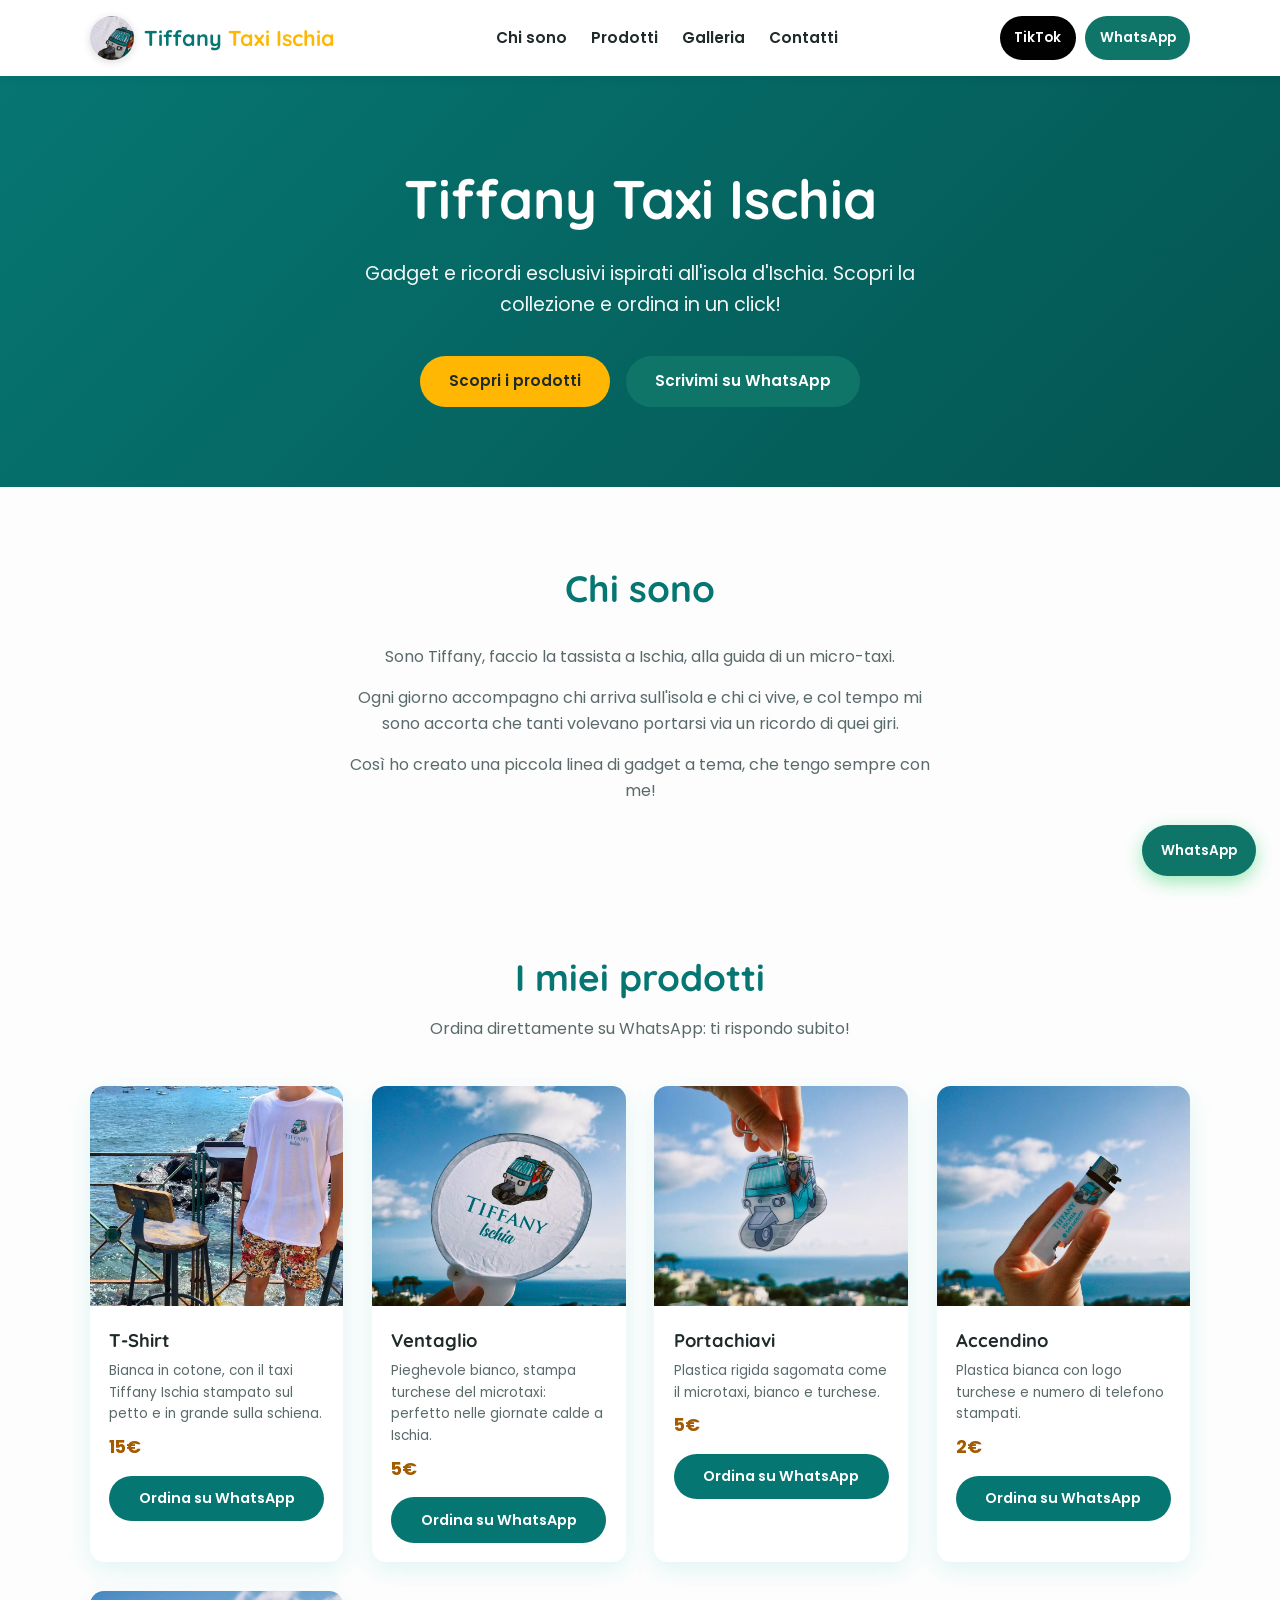
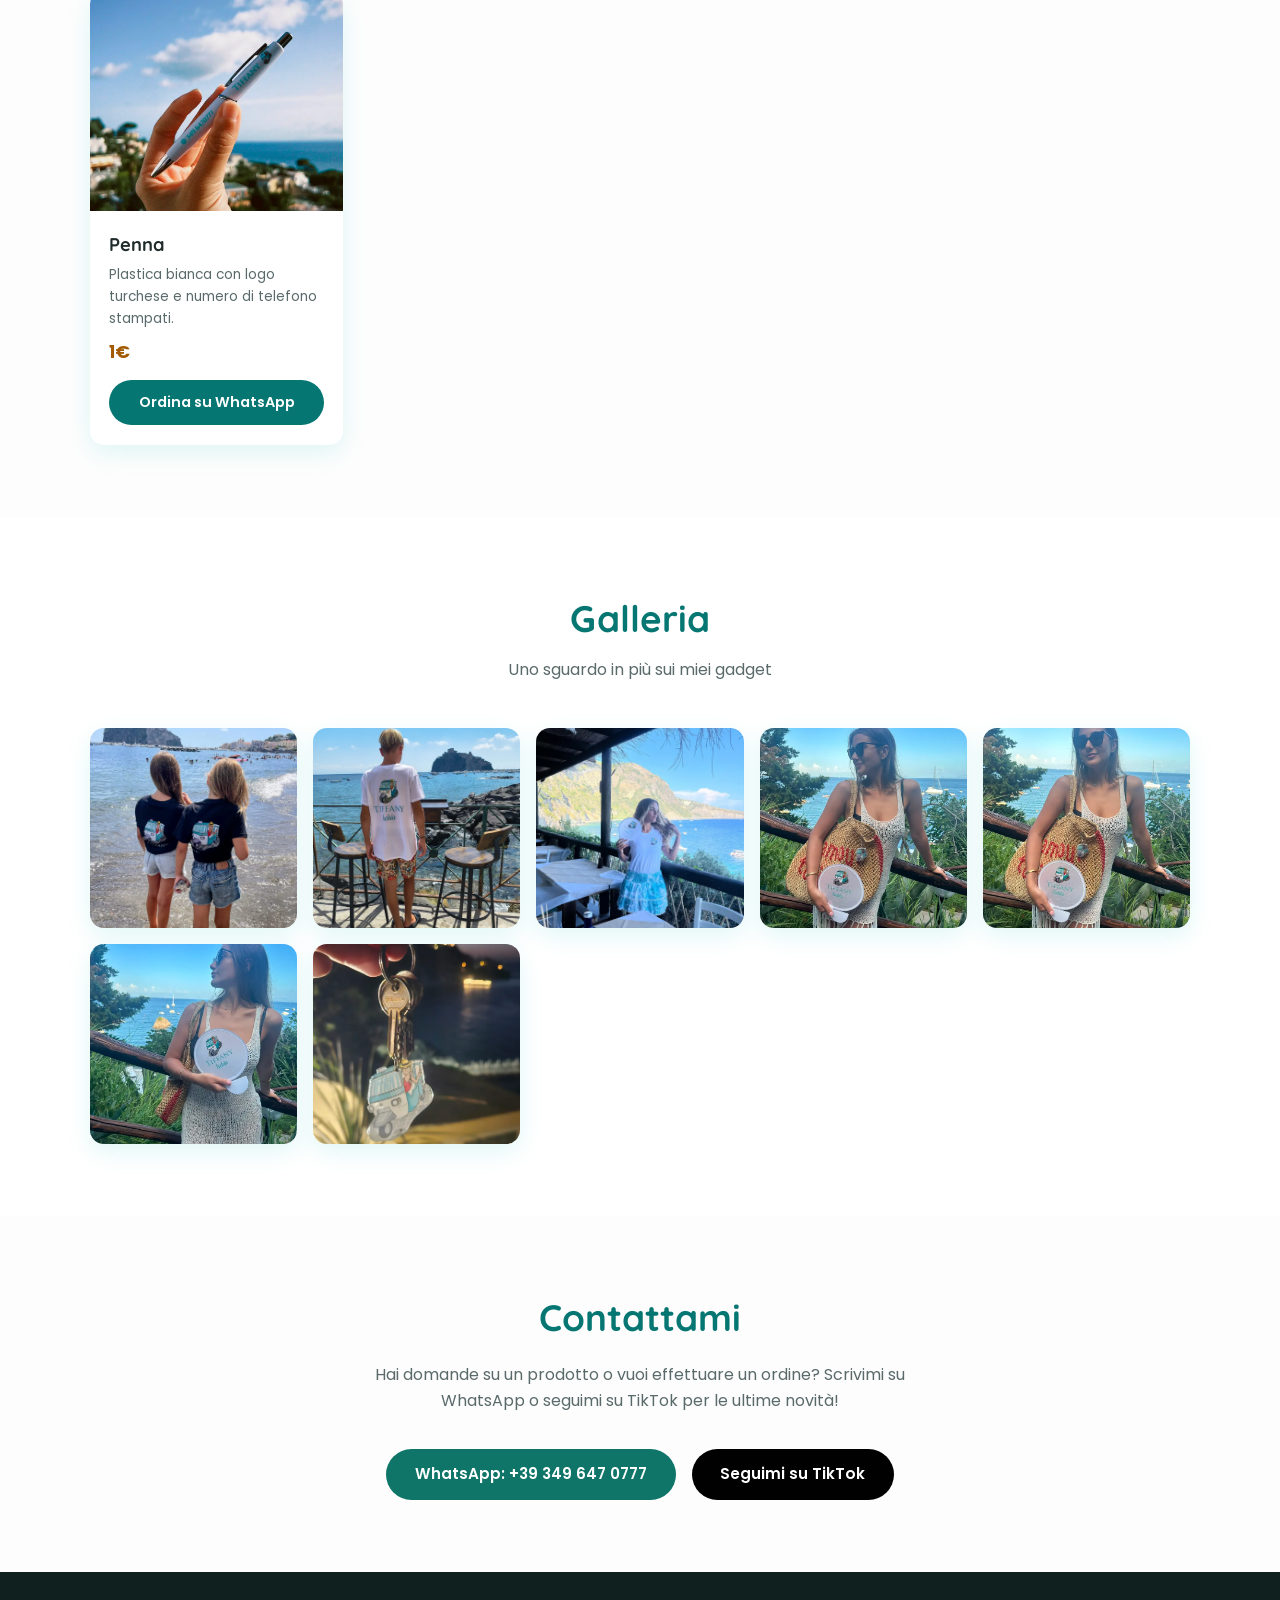
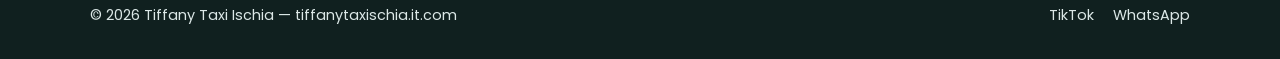
==== index.html @ 2d224e80 "Site overhaul: singular tone, WebP images, SEO, a11y fixes - Rewrite all copy to first-person singul" ====
<!DOCTYPE html>
<html lang="it">
<head>
<meta charset="UTF-8">
<meta name="viewport" content="width=device-width, initial-scale=1.0">
<title>Tiffany Taxi Ischia | Gadget e prodotti esclusivi da Ischia</title>
<meta name="description" content="Tiffany Taxi Ischia: scopri e ordina i miei gadget esclusivi ispirati a Ischia. T-shirt, ventagli, portachiavi e altro. Ordina subito su WhatsApp!">
<link rel="canonical" href="https://tiffanytaxischia.it.com/">
<link rel="icon" type="image/png" sizes="32x32" href="assets/img/favicon.png">
<link rel="apple-touch-icon" sizes="180x180" href="assets/img/apple-touch-icon.png">
<meta property="og:title" content="Tiffany Taxi Ischia">
<meta property="og:description" content="Gadget e prodotti esclusivi ispirati a Ischia. Ordina su WhatsApp, seguimi su TikTok!">
<meta property="og:url" content="https://tiffanytaxischia.it.com/">
<meta property="og:type" content="website">
<meta property="og:image" content="https://tiffanytaxischia.it.com/assets/img/og-image.jpg">
<meta property="og:image:width" content="1200">
<meta property="og:image:height" content="630">
<meta property="og:image:alt" content="Ventaglio con logo Tiffany Taxi Ischia">
<meta name="twitter:card" content="summary_large_image">
<meta name="twitter:image" content="https://tiffanytaxischia.it.com/assets/img/og-image.jpg">
<link rel="preconnect" href="https://fonts.googleapis.com">
<link rel="preconnect" href="https://fonts.gstatic.com" crossorigin>
<link href="https://fonts.googleapis.com/css2?family=Poppins:wght@400;600;700&family=Quicksand:wght@500;700&display=swap" rel="stylesheet">
<link rel="stylesheet" href="style.css">
<script type="application/ld+json">
{
  "@context": "https://schema.org",
  "@type": "Store",
  "name": "Tiffany Taxi Ischia",
  "image": "https://tiffanytaxischia.it.com/assets/img/og-image.jpg",
  "url": "https://tiffanytaxischia.it.com/",
  "telephone": "+393496470777",
  "address": {
    "@type": "PostalAddress",
    "addressLocality": "Ischia",
    "addressRegion": "NA",
    "addressCountry": "IT"
  },
  "sameAs": [
    "https://www.tiktok.com/@tiffanytaxischia"
  ]
}
</script>
</head>
<body>

<header class="site-header">
  <div class="container header-inner">
    <a href="#top" class="logo">
      <img src="assets/img/logo.png" alt="Tiffany Taxi Ischia" class="logo-img" width="305" height="275" decoding="async">
      <span class="logo-text">Tiffany <span>Taxi Ischia</span></span>
    </a>
    <nav class="main-nav">
      <a href="#chi-sono">Chi sono</a>
      <a href="#prodotti">Prodotti</a>
      <a href="#galleria">Galleria</a>
      <a href="#contatti">Contatti</a>
    </nav>
    <div class="header-actions">
      <a class="icon-link tiktok" href="https://www.tiktok.com/@tiffanytaxischia?_r=1&_t=ZN-99CZFN3Dx8I" target="_blank" rel="noopener noreferrer" aria-label="Seguimi su TikTok">TikTok</a>
      <a class="icon-link whatsapp" href="https://wa.me/393496470777?text=Ciao!%20Vorrei%20avere%20info%20sui%20tuoi%20prodotti." target="_blank" rel="noopener noreferrer" aria-label="Scrivimi su WhatsApp">WhatsApp</a>
    </div>
  </div>
</header>

<main id="top">

  <section class="hero">
    <div class="container hero-inner">
      <h1>Tiffany Taxi Ischia</h1>
      <p class="hero-subtitle">Gadget e ricordi esclusivi ispirati all'isola d'Ischia. Scopri la collezione e ordina in un click!</p>
      <div class="hero-actions">
        <a href="#prodotti" class="btn btn-primary">Scopri i prodotti</a>
        <a href="https://wa.me/393496470777?text=Ciao!%20Vorrei%20avere%20info%20sui%20tuoi%20prodotti." target="_blank" rel="noopener noreferrer" class="btn btn-whatsapp">Scrivimi su WhatsApp</a>
      </div>
    </div>
  </section>

  <section id="chi-sono" class="about">
    <div class="container about-inner">
      <h2>Chi sono</h2>
      <p>Sono Tiffany, faccio la tassista a Ischia, alla guida di un micro-taxi.</p>
      <p>Ogni giorno accompagno chi arriva sull'isola e chi ci vive, e col tempo mi sono accorta che tanti volevano portarsi via un ricordo di quei giri.</p>
      <p>Così ho creato una piccola linea di gadget a tema, che tengo sempre con me!</p>
    </div>
  </section>

  <section id="prodotti" class="products">
    <div class="container">
      <h2>I miei prodotti</h2>
      <p class="section-subtitle">Ordina direttamente su WhatsApp: ti rispondo subito!</p>

      <div class="product-grid">

        <article class="product-card">
          <picture>
            <source srcset="assets/img/maglia1.webp" type="image/webp">
            <img src="assets/img/maglia1.jpeg" alt="T-Shirt Tiffany Taxi Ischia" width="951" height="1600" loading="lazy" decoding="async">
          </picture>
          <div class="product-info">
            <h3>T-Shirt</h3>
            <p class="product-desc">Bianca in cotone, con il taxi Tiffany Ischia stampato sul petto e in grande sulla schiena.</p>
            <p class="price">15€</p>
            <a class="btn btn-order" href="https://wa.me/393496470777?text=Ciao!%20Vorrei%20ordinare%3A%20T-Shirt%20(15%E2%82%AC)" target="_blank" rel="noopener noreferrer">Ordina su WhatsApp</a>
          </div>
        </article>

        <article class="product-card">
          <picture>
            <source srcset="assets/img/ventaglio.webp" type="image/webp">
            <img src="assets/img/ventaglio.jpeg" alt="Ventaglio Tiffany Taxi Ischia" width="1200" height="1600" loading="lazy" decoding="async">
          </picture>
          <div class="product-info">
            <h3>Ventaglio</h3>
            <p class="product-desc">Pieghevole bianco, stampa turchese del microtaxi: perfetto nelle giornate calde a Ischia.</p>
            <p class="price">5€</p>
            <a class="btn btn-order" href="https://wa.me/393496470777?text=Ciao!%20Vorrei%20ordinare%3A%20Ventaglio%20(5%E2%82%AC)" target="_blank" rel="noopener noreferrer">Ordina su WhatsApp</a>
          </div>
        </article>

        <article class="product-card">
          <picture>
            <source srcset="assets/img/portachiavi.webp" type="image/webp">
            <img src="assets/img/portachiavi.jpeg" alt="Portachiavi Tiffany Taxi Ischia" width="1200" height="1600" loading="lazy" decoding="async">
          </picture>
          <div class="product-info">
            <h3>Portachiavi</h3>
            <p class="product-desc">Plastica rigida sagomata come il microtaxi, bianco e turchese.</p>
            <p class="price">5€</p>
            <a class="btn btn-order" href="https://wa.me/393496470777?text=Ciao!%20Vorrei%20ordinare%3A%20Portachiavi%20(5%E2%82%AC)" target="_blank" rel="noopener noreferrer">Ordina su WhatsApp</a>
          </div>
        </article>

        <article class="product-card">
          <picture>
            <source srcset="assets/img/accendino.webp" type="image/webp">
            <img src="assets/img/accendino.jpeg" alt="Accendino Tiffany Taxi Ischia" width="1200" height="1600" loading="lazy" decoding="async">
          </picture>
          <div class="product-info">
            <h3>Accendino</h3>
            <p class="product-desc">Plastica bianca con logo turchese e numero di telefono stampati.</p>
            <p class="price">2€</p>
            <a class="btn btn-order" href="https://wa.me/393496470777?text=Ciao!%20Vorrei%20ordinare%3A%20Accendino%20(2%E2%82%AC)" target="_blank" rel="noopener noreferrer">Ordina su WhatsApp</a>
          </div>
        </article>

        <article class="product-card">
          <picture>
            <source srcset="assets/img/penna.webp" type="image/webp">
            <img src="assets/img/penna.jpeg" alt="Penna Tiffany Taxi Ischia" width="1192" height="1600" loading="lazy" decoding="async">
          </picture>
          <div class="product-info">
            <h3>Penna</h3>
            <p class="product-desc">Plastica bianca con logo turchese e numero di telefono stampati.</p>
            <p class="price">1€</p>
            <a class="btn btn-order" href="https://wa.me/393496470777?text=Ciao!%20Vorrei%20ordinare%3A%20Penna%20(1%E2%82%AC)" target="_blank" rel="noopener noreferrer">Ordina su WhatsApp</a>
          </div>
        </article>

      </div>
    </div>
  </section>

  <section id="galleria" class="gallery">
    <div class="container">
      <h2>Galleria</h2>
      <p class="section-subtitle">Uno sguardo in più sui miei gadget</p>
      <div class="gallery-grid">
        <a class="gallery-item" href="assets/img/maglia2.jpeg">
          <picture>
            <source srcset="assets/img/maglia2.webp" type="image/webp">
            <img src="assets/img/maglia2.jpeg" alt="T-Shirt Tiffany Taxi Ischia, foto 2" width="1184" height="1600" loading="lazy" decoding="async">
          </picture>
        </a>
        <a class="gallery-item" href="assets/img/maglia3.jpeg">
          <picture>
            <source srcset="assets/img/maglia3.webp" type="image/webp">
            <img src="assets/img/maglia3.jpeg" alt="T-Shirt Tiffany Taxi Ischia, foto 3" width="1200" height="1600" loading="lazy" decoding="async">
          </picture>
        </a>
        <a class="gallery-item" href="assets/img/maglia_e_ventaglio.jpeg">
          <picture>
            <source srcset="assets/img/maglia_e_ventaglio.webp" type="image/webp">
            <img src="assets/img/maglia_e_ventaglio.jpeg" alt="T-Shirt e ventaglio Tiffany Taxi Ischia" width="3024" height="4032" loading="lazy" decoding="async">
          </picture>
        </a>
        <a class="gallery-item" href="assets/img/ventaglio2.jpeg">
          <picture>
            <source srcset="assets/img/ventaglio2.webp" type="image/webp">
            <img src="assets/img/ventaglio2.jpeg" alt="Ventaglio Tiffany Taxi Ischia, foto 2" width="1600" height="1200" loading="lazy" decoding="async">
          </picture>
        </a>
        <a class="gallery-item" href="assets/img/ventaglio3.jpeg">
          <picture>
            <source srcset="assets/img/ventaglio3.webp" type="image/webp">
            <img src="assets/img/ventaglio3.jpeg" alt="Ventaglio Tiffany Taxi Ischia, foto 3" width="1600" height="1200" loading="lazy" decoding="async">
          </picture>
        </a>
        <a class="gallery-item" href="assets/img/ventaglio4.jpeg">
          <picture>
            <source srcset="assets/img/ventaglio4.webp" type="image/webp">
            <img src="assets/img/ventaglio4.jpeg" alt="Ventaglio Tiffany Taxi Ischia, foto 4" width="1600" height="1200" loading="lazy" decoding="async">
          </picture>
        </a>
        <a class="gallery-item" href="assets/img/portachiavi2.jpeg">
          <picture>
            <source srcset="assets/img/portachiavi2.webp" type="image/webp">
            <img src="assets/img/portachiavi2.jpeg" alt="Portachiavi Tiffany Taxi Ischia, foto 2" width="946" height="2048" loading="lazy" decoding="async">
          </picture>
        </a>
      </div>
    </div>

    <div id="lightbox" class="lightbox" hidden>
      <button type="button" class="lightbox-close" aria-label="Chiudi anteprima">&times;</button>
      <img class="lightbox-img" src="" alt="">
    </div>
  </section>

  <section id="contatti" class="contact">
    <div class="container contact-inner">
      <h2>Contattami</h2>
      <p>Hai domande su un prodotto o vuoi effettuare un ordine? Scrivimi su WhatsApp o seguimi su TikTok per le ultime novità!</p>
      <div class="contact-actions">
        <a href="https://wa.me/393496470777?text=Ciao!%20Vorrei%20avere%20info%20sui%20tuoi%20prodotti." target="_blank" rel="noopener noreferrer" class="btn btn-whatsapp">WhatsApp: +39 349 647 0777</a>
        <a href="https://www.tiktok.com/@tiffanytaxischia?_r=1&_t=ZN-99CZFN3Dx8I" target="_blank" rel="noopener noreferrer" class="btn btn-tiktok">Seguimi su TikTok</a>
      </div>
    </div>
  </section>

</main>

<footer class="site-footer">
  <div class="container footer-inner">
    <p>&copy; 2026 Tiffany Taxi Ischia — tiffanytaxischia.it.com</p>
    <div class="footer-links">
      <a href="https://www.tiktok.com/@tiffanytaxischia?_r=1&_t=ZN-99CZFN3Dx8I" target="_blank" rel="noopener noreferrer">TikTok</a>
      <a href="https://wa.me/393496470777" target="_blank" rel="noopener noreferrer">WhatsApp</a>
    </div>
  </div>
</footer>

<a href="https://wa.me/393496470777?text=Ciao!%20Vorrei%20avere%20info%20sui%20tuoi%20prodotti." target="_blank" rel="noopener noreferrer" class="whatsapp-float" aria-label="Scrivimi su WhatsApp">WhatsApp</a>

<script>
  (function () {
    var lightbox = document.getElementById('lightbox');
    var lightboxImg = lightbox.querySelector('.lightbox-img');
    var closeBtn = lightbox.querySelector('.lightbox-close');
    var lastFocused = null;

    function openLightbox(trigger) {
      var img = trigger.querySelector('img');
      lightboxImg.src = img.currentSrc || img.src;
      lightboxImg.alt = img.alt;
      lastFocused = trigger;
      lightbox.hidden = false;
      closeBtn.focus();
    }

    function closeLightbox() {
      lightbox.hidden = true;
      lightboxImg.src = '';
      if (lastFocused) lastFocused.focus();
    }

    document.querySelectorAll('.gallery-item').forEach(function (item) {
      item.addEventListener('click', function (e) {
        e.preventDefault();
        openLightbox(item);
      });
    });

    closeBtn.addEventListener('click', closeLightbox);

    lightbox.addEventListener('click', function (e) {
      if (e.target === lightbox) closeLightbox();
    });

    document.addEventListener('keydown', function (e) {
      if (e.key === 'Escape' && !lightbox.hidden) closeLightbox();
    });
  })();
</script>

</body>
</html>
---- style.css ----
:root {
  --color-primary: #0abab5;
  --color-primary-dark: #067672;
  --color-primary-darker: #045551;
  --color-accent: #ffb703;
  --color-accent-dark: #a35a00;
  --color-bg: #fdfdfd;
  --color-surface: #ffffff;
  --color-text: #1f2a2a;
  --color-text-light: #5a6a6a;
  --color-whatsapp: #0f7568;
  --color-tiktok: #010101;
  --font-heading: 'Quicksand', sans-serif;
  --font-body: 'Poppins', sans-serif;
  --radius: 14px;
  --shadow: 0 8px 24px rgba(10, 186, 181, 0.12);
}

* {
  box-sizing: border-box;
  margin: 0;
  padding: 0;
}

html {
  scroll-behavior: smooth;
}

body {
  font-family: var(--font-body);
  color: var(--color-text);
  background: var(--color-bg);
  line-height: 1.6;
}

img,
picture {
  max-width: 100%;
  display: block;
}

h1, h2, h3 {
  font-family: var(--font-heading);
  font-weight: 700;
}

.container {
  width: 100%;
  max-width: 1140px;
  margin: 0 auto;
  padding: 0 1.25rem;
}

a {
  text-decoration: none;
  color: inherit;
}

/* Header */

.site-header {
  position: sticky;
  top: 0;
  z-index: 100;
  background: var(--color-surface);
  box-shadow: 0 2px 10px rgba(0, 0, 0, 0.06);
}

.header-inner {
  display: flex;
  align-items: center;
  justify-content: space-between;
  padding: 1rem 1.25rem;
  gap: 1rem;
}

.logo {
  display: flex;
  align-items: center;
  gap: 0.6rem;
  white-space: nowrap;
}

.logo-img {
  width: 44px;
  height: 44px;
  object-fit: cover;
  border-radius: 50%;
  box-shadow: 0 2px 8px rgba(0, 0, 0, 0.15);
}

.logo-text {
  font-family: var(--font-heading);
  font-size: 1.35rem;
  font-weight: 700;
  color: var(--color-primary-dark);
}

.logo-text span {
  color: var(--color-accent);
}

.main-nav {
  display: flex;
  gap: 1.5rem;
}

.main-nav a {
  font-weight: 600;
  font-size: 0.95rem;
  color: var(--color-text);
  transition: color 0.2s ease;
}

.main-nav a:hover {
  color: var(--color-primary);
}

.header-actions {
  display: flex;
  gap: 0.6rem;
}

.icon-link {
  display: inline-flex;
  align-items: center;
  justify-content: center;
  min-height: 44px;
  font-size: 0.85rem;
  font-weight: 600;
  padding: 0.5rem 0.9rem;
  border-radius: 999px;
  transition: transform 0.15s ease, opacity 0.15s ease;
}

.icon-link:hover {
  transform: translateY(-2px);
}

.icon-link.tiktok {
  background: var(--color-tiktok);
  color: #fff;
}

.icon-link.whatsapp {
  background: var(--color-whatsapp);
  color: #fff;
}

/* Hero */

.hero {
  background: linear-gradient(135deg, var(--color-primary-dark) 0%, var(--color-primary-darker) 100%);
  color: #fff;
  text-align: center;
  padding: 5rem 1.25rem;
}

.hero h1 {
  font-size: clamp(2.2rem, 5vw, 3.4rem);
  margin-bottom: 1rem;
}

.hero-subtitle {
  font-size: clamp(1rem, 2vw, 1.2rem);
  max-width: 640px;
  margin: 0 auto 2.2rem;
  opacity: 0.95;
}

.hero-actions {
  display: flex;
  flex-wrap: wrap;
  justify-content: center;
  gap: 1rem;
}

/* Buttons */

.btn {
  display: inline-block;
  padding: 0.85rem 1.8rem;
  border-radius: 999px;
  font-weight: 600;
  font-size: 0.95rem;
  transition: transform 0.15s ease, box-shadow 0.15s ease, opacity 0.15s ease;
}

.btn:hover {
  transform: translateY(-2px);
}

.btn-primary {
  background: var(--color-accent);
  color: #1f2a2a;
}

.btn-whatsapp {
  background: var(--color-whatsapp);
  color: #fff;
}

.btn-tiktok {
  background: var(--color-tiktok);
  color: #fff;
}

.btn-order {
  display: flex;
  align-items: center;
  justify-content: center;
  min-height: 44px;
  text-align: center;
  background: var(--color-primary-dark);
  color: #fff;
  padding: 0.7rem 1rem;
  border-radius: 999px;
  font-size: 0.9rem;
  margin-top: 0.9rem;
}

.btn-order:hover {
  background: var(--color-primary-darker);
}

/* Sections */

section {
  padding: 4.5rem 1.25rem;
}

section h2 {
  text-align: center;
  font-size: clamp(1.7rem, 3vw, 2.3rem);
  color: var(--color-primary-dark);
}

.section-subtitle {
  text-align: center;
  color: var(--color-text-light);
  margin-top: 0.6rem;
  margin-bottom: 2.8rem;
}

/* About */

.about-inner {
  text-align: center;
  max-width: 640px;
}

.about-inner p {
  color: var(--color-text-light);
  margin-top: 1rem;
}

.about-inner p:first-of-type {
  margin-top: 1.6rem;
}

/* Products */

.product-grid {
  display: grid;
  grid-template-columns: repeat(auto-fit, minmax(220px, 1fr));
  gap: 1.8rem;
}

.product-card {
  background: var(--color-surface);
  border-radius: var(--radius);
  overflow: hidden;
  box-shadow: var(--shadow);
  transition: transform 0.2s ease, box-shadow 0.2s ease;
}

.product-card:hover {
  transform: translateY(-6px);
  box-shadow: 0 14px 30px rgba(10, 186, 181, 0.2);
}

.product-card img {
  width: 100%;
  height: 220px;
  object-fit: cover;
}

.product-info {
  padding: 1.2rem;
}

.product-info h3 {
  font-size: 1.15rem;
  margin-bottom: 0.3rem;
}

.product-desc {
  font-size: 0.85rem;
  color: var(--color-text-light);
  margin-bottom: 0.5rem;
}

.price {
  font-weight: 700;
  color: var(--color-accent-dark);
  font-size: 1.1rem;
}

/* Gallery */

.gallery {
  background: var(--color-surface);
}

.gallery-grid {
  display: grid;
  grid-template-columns: repeat(auto-fit, minmax(180px, 1fr));
  gap: 1rem;
}

.gallery-item {
  display: block;
  cursor: pointer;
  border-radius: var(--radius);
}

.gallery-item:focus-visible {
  outline: 3px solid var(--color-primary);
  outline-offset: 2px;
}

.gallery-grid img {
  width: 100%;
  height: 200px;
  object-fit: cover;
  border-radius: var(--radius);
  box-shadow: var(--shadow);
  transition: transform 0.2s ease;
}

.gallery-item:hover img {
  transform: scale(1.03);
}

/* Lightbox */

.lightbox {
  position: fixed;
  inset: 0;
  z-index: 1000;
  display: flex;
  align-items: center;
  justify-content: center;
  padding: 2rem;
  background: rgba(10, 20, 20, 0.92);
}

.lightbox[hidden] {
  display: none;
}

.lightbox-img {
  max-width: 100%;
  max-height: 90vh;
  border-radius: var(--radius);
  box-shadow: 0 10px 40px rgba(0, 0, 0, 0.5);
}

.lightbox-close {
  position: absolute;
  top: 1rem;
  right: 1.25rem;
  width: 44px;
  height: 44px;
  border: none;
  border-radius: 50%;
  background: rgba(255, 255, 255, 0.15);
  color: #fff;
  font-size: 1.8rem;
  line-height: 1;
  cursor: pointer;
  display: flex;
  align-items: center;
  justify-content: center;
  transition: background 0.15s ease;
}

.lightbox-close:hover,
.lightbox-close:focus-visible {
  background: rgba(255, 255, 255, 0.3);
}

/* Contact */

.contact {
  text-align: center;
}

.contact p {
  max-width: 560px;
  margin: 1rem auto 2.2rem;
  color: var(--color-text-light);
}

.contact-actions {
  display: flex;
  flex-wrap: wrap;
  justify-content: center;
  gap: 1rem;
}

/* Footer */

.site-footer {
  background: #10201f;
  color: #dce8e7;
  padding: 2rem 1.25rem;
}

.footer-inner {
  display: flex;
  flex-wrap: wrap;
  justify-content: space-between;
  align-items: center;
  gap: 1rem;
  font-size: 0.9rem;
}

.footer-links {
  display: flex;
  gap: 1.2rem;
}

.footer-links a:hover {
  color: var(--color-accent);
}

/* Floating WhatsApp button */

.whatsapp-float {
  position: fixed;
  bottom: 1.5rem;
  right: 1.5rem;
  background: var(--color-whatsapp);
  color: #fff;
  font-weight: 600;
  font-size: 0.85rem;
  padding: 0.9rem 1.2rem;
  border-radius: 999px;
  box-shadow: 0 6px 18px rgba(37, 211, 102, 0.45);
  z-index: 200;
  transition: transform 0.15s ease;
}

.whatsapp-float:hover {
  transform: scale(1.06);
}

/* Responsive */

@media (max-width: 720px) {
  .header-inner {
    flex-wrap: wrap;
  }

  .main-nav {
    order: 3;
    width: 100%;
    justify-content: center;
    padding-top: 0.6rem;
    border-top: 1px solid #eee;
  }

  .gallery-grid {
    display: flex;
    overflow-x: auto;
    scroll-snap-type: x mandatory;
    -webkit-overflow-scrolling: touch;
    padding-bottom: 0.5rem;
  }

  .gallery-item {
    flex: 0 0 70%;
    scroll-snap-align: center;
  }
}
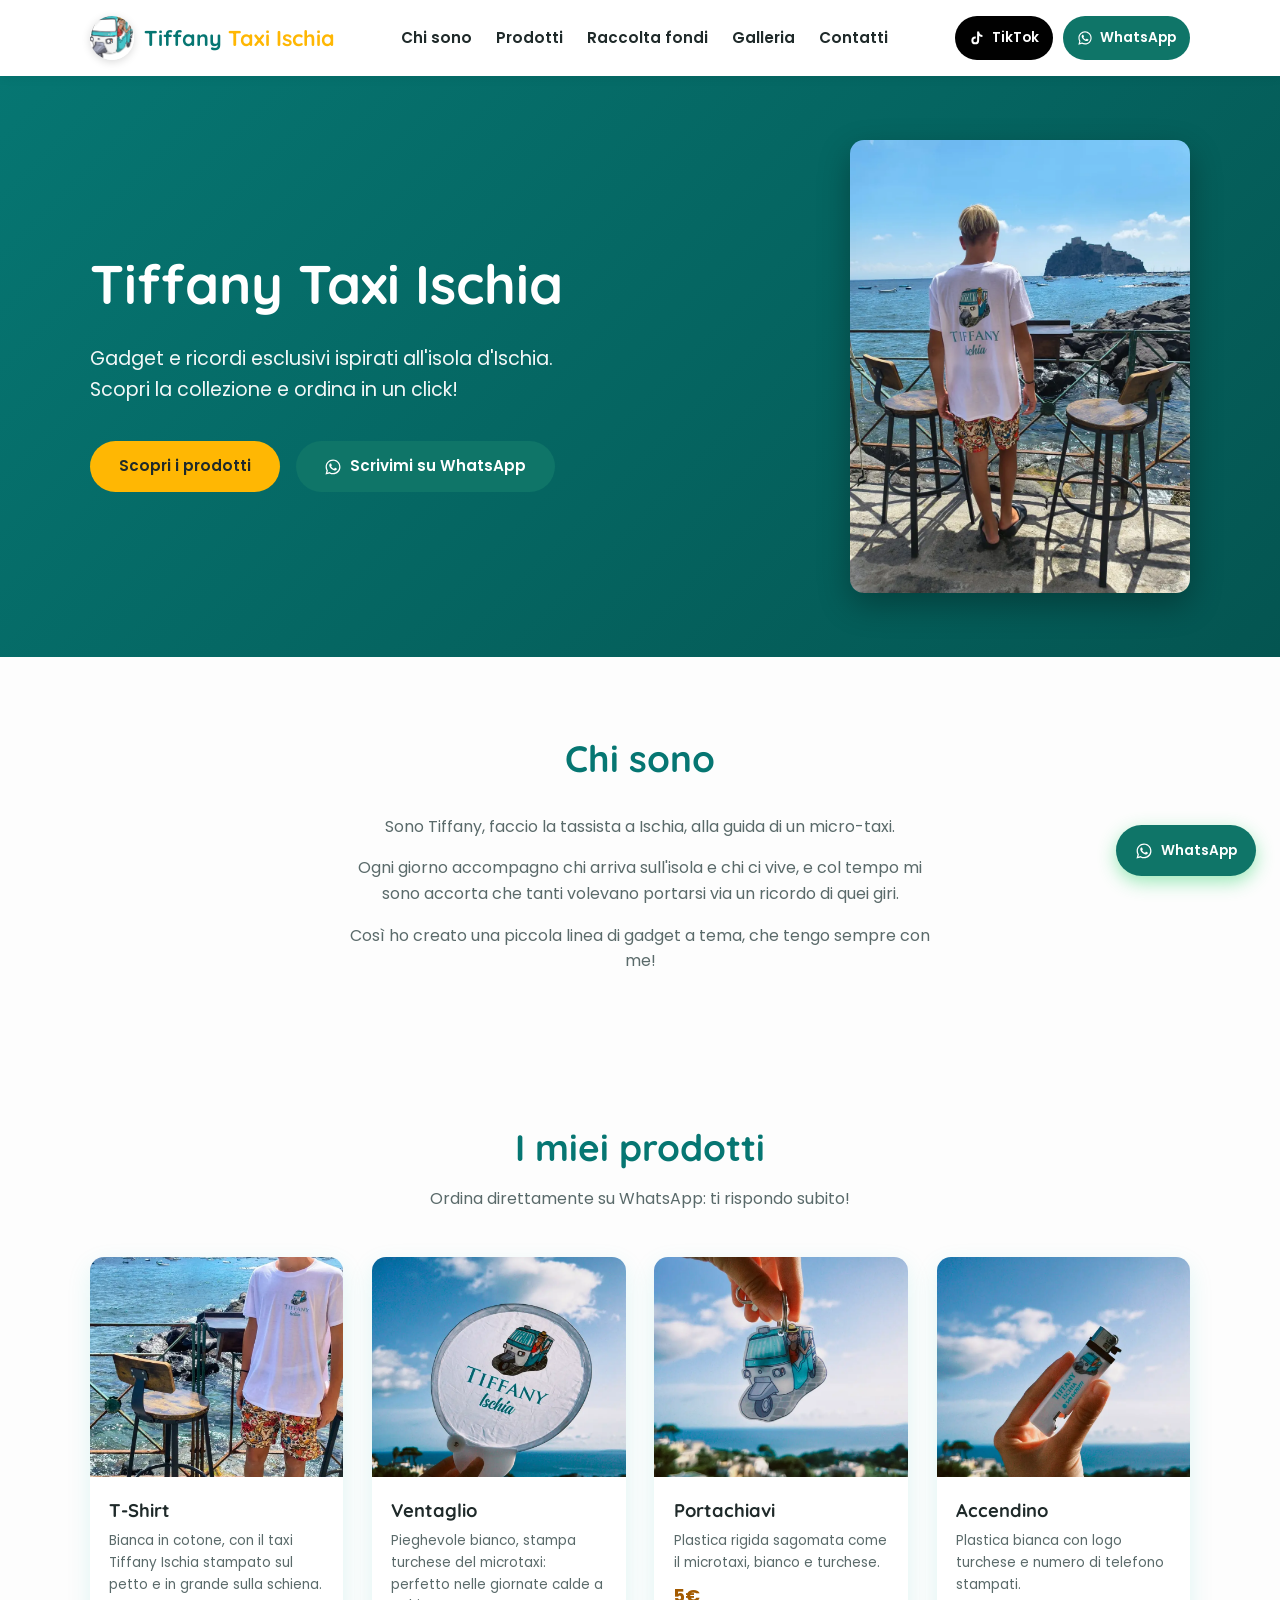
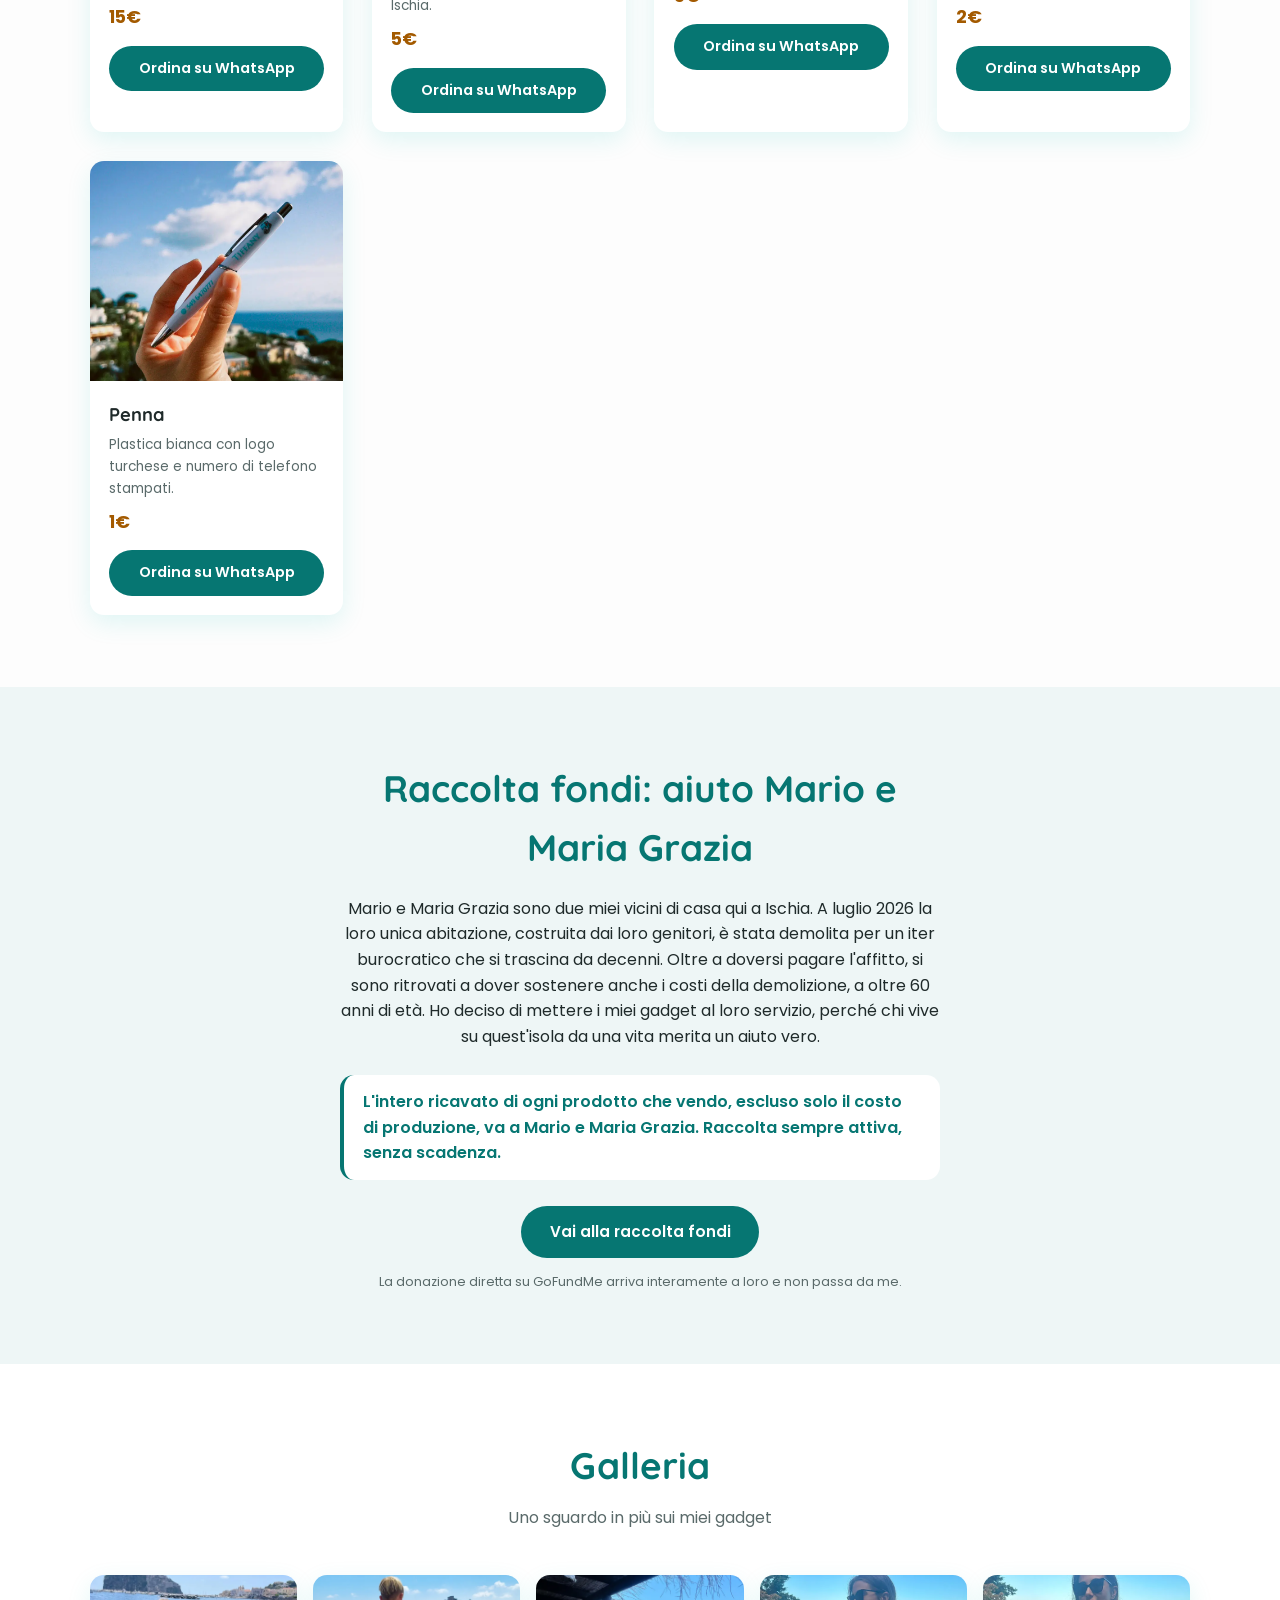
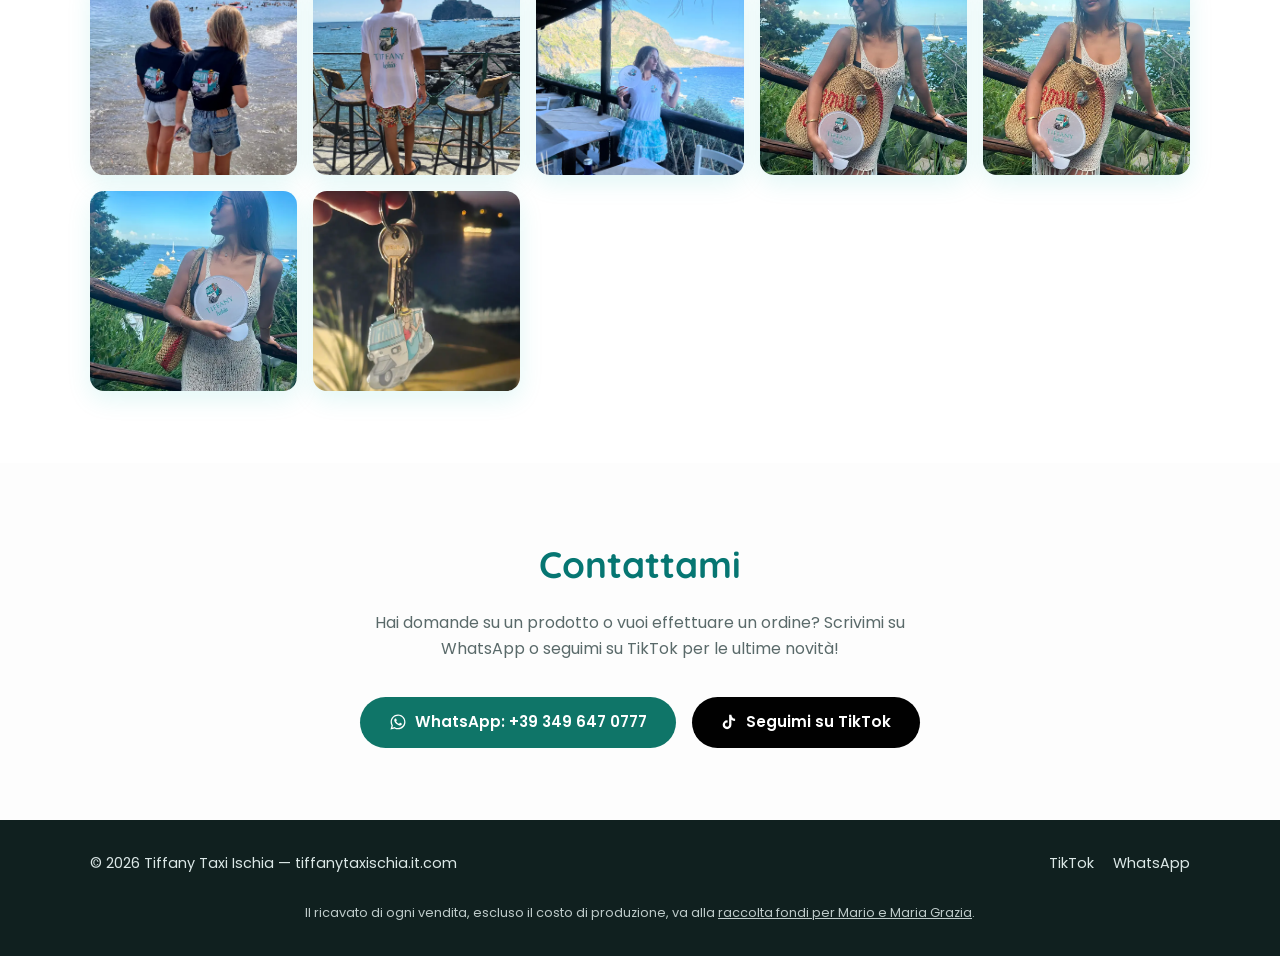
==== commit d6d6636c: "Redo logo from vector art, add hero photo, fundraiser section - Replace photo-cropped logo/favicon/a" ====
--- a/index.html
+++ b/index.html
@@ -4,12 +4,12 @@
 <meta charset="UTF-8">
 <meta name="viewport" content="width=device-width, initial-scale=1.0">
 <title>Tiffany Taxi Ischia | Gadget e prodotti esclusivi da Ischia</title>
-<meta name="description" content="Tiffany Taxi Ischia: scopri e ordina i miei gadget esclusivi ispirati a Ischia. T-shirt, ventagli, portachiavi e altro. Ordina subito su WhatsApp!">
+<meta name="description" content="Tiffany Taxi Ischia: gadget esclusivi ispirati a Ischia. Il ricavato delle vendite sostiene una raccolta fondi per una famiglia dell'isola. Ordina su WhatsApp!">
 <link rel="canonical" href="https://tiffanytaxischia.it.com/">
 <link rel="icon" type="image/png" sizes="32x32" href="assets/img/favicon.png">
 <link rel="apple-touch-icon" sizes="180x180" href="assets/img/apple-touch-icon.png">
 <meta property="og:title" content="Tiffany Taxi Ischia">
-<meta property="og:description" content="Gadget e prodotti esclusivi ispirati a Ischia. Ordina su WhatsApp, seguimi su TikTok!">
+<meta property="og:description" content="Gadget esclusivi ispirati a Ischia. Il ricavato delle vendite sostiene una raccolta fondi per una famiglia dell'isola. Ordina su WhatsApp, seguimi su TikTok!">
 <meta property="og:url" content="https://tiffanytaxischia.it.com/">
 <meta property="og:type" content="website">
 <meta property="og:image" content="https://tiffanytaxischia.it.com/assets/img/og-image.jpg">
@@ -47,18 +47,25 @@
 <header class="site-header">
   <div class="container header-inner">
     <a href="#top" class="logo">
-      <img src="assets/img/logo.png" alt="Tiffany Taxi Ischia" class="logo-img" width="305" height="275" decoding="async">
+      <img src="assets/img/logo.png" alt="Tiffany Taxi Ischia" class="logo-img" width="1466" height="1466" decoding="async">
       <span class="logo-text">Tiffany <span>Taxi Ischia</span></span>
     </a>
     <nav class="main-nav">
       <a href="#chi-sono">Chi sono</a>
       <a href="#prodotti">Prodotti</a>
+      <a href="#raccolta-fondi">Raccolta fondi</a>
       <a href="#galleria">Galleria</a>
       <a href="#contatti">Contatti</a>
     </nav>
     <div class="header-actions">
-      <a class="icon-link tiktok" href="https://www.tiktok.com/@tiffanytaxischia?_r=1&_t=ZN-99CZFN3Dx8I" target="_blank" rel="noopener noreferrer" aria-label="Seguimi su TikTok">TikTok</a>
-      <a class="icon-link whatsapp" href="https://wa.me/393496470777?text=Ciao!%20Vorrei%20avere%20info%20sui%20tuoi%20prodotti." target="_blank" rel="noopener noreferrer" aria-label="Scrivimi su WhatsApp">WhatsApp</a>
+      <a class="icon-link tiktok" href="https://www.tiktok.com/@tiffanytaxischia?_r=1&_t=ZN-99CZFN3Dx8I" target="_blank" rel="noopener noreferrer" aria-label="Seguimi su TikTok">
+        <svg viewBox="0 0 24 24" width="16" height="16" fill="currentColor" aria-hidden="true"><path d="M16.6 5.82c-.9-.95-1.4-2.2-1.4-3.5h-3.02v13.3c0 1.55-1.26 2.8-2.8 2.8a2.8 2.8 0 0 1-2.8-2.8 2.8 2.8 0 0 1 2.8-2.8c.27 0 .53.04.78.11V9.85a5.86 5.86 0 0 0-.78-.05 5.83 5.83 0 0 0-5.83 5.83A5.83 5.83 0 0 0 9.38 21.5a5.83 5.83 0 0 0 5.83-5.83V9.1a8.44 8.44 0 0 0 4.93 1.58V7.65c-1.28 0-2.47-.42-3.42-1.13-.05-.03-.09-.07-.12-.1Z"/></svg>
+        TikTok
+      </a>
+      <a class="icon-link whatsapp" href="https://wa.me/393496470777?text=Ciao!%20Vorrei%20avere%20info%20sui%20tuoi%20prodotti." target="_blank" rel="noopener noreferrer" aria-label="Scrivimi su WhatsApp">
+        <svg viewBox="0 0 24 24" width="16" height="16" fill="currentColor" aria-hidden="true"><path d="M12.04 2C6.58 2 2.13 6.45 2.13 11.91c0 1.75.46 3.39 1.26 4.81L2 22l5.4-1.42a9.87 9.87 0 0 0 4.64 1.18h.01c5.46 0 9.9-4.45 9.9-9.91C21.96 6.45 17.5 2 12.04 2Zm0 18.06h-.01a8.2 8.2 0 0 1-4.18-1.15l-.3-.18-3.12.82.83-3.04-.2-.31a8.19 8.19 0 0 1-1.26-4.38c0-4.53 3.69-8.22 8.24-8.22 2.2 0 4.27.86 5.82 2.42a8.18 8.18 0 0 1 2.41 5.81c0 4.53-3.69 8.23-8.23 8.23Zm4.52-6.16c-.25-.12-1.47-.72-1.7-.81-.23-.08-.39-.12-.56.13-.17.25-.64.81-.78.97-.14.17-.29.19-.53.06-.25-.12-1.04-.38-1.99-1.22-.73-.66-1.23-1.47-1.37-1.72-.14-.25-.02-.38.11-.51.11-.11.25-.29.37-.43.12-.14.16-.25.25-.41.08-.17.04-.31-.02-.44-.06-.12-.56-1.36-.77-1.86-.2-.48-.41-.42-.56-.43h-.48c-.17 0-.44.06-.67.31-.23.25-.87.86-.87 2.08 0 1.23.9 2.42 1.02 2.58.12.17 1.77 2.72 4.29 3.81.6.26 1.07.42 1.43.53.6.19 1.15.16 1.58.1.48-.07 1.47-.6 1.68-1.18.21-.58.21-1.08.14-1.18-.06-.1-.23-.17-.48-.29Z"/></svg>
+        WhatsApp
+      </a>
     </div>
   </div>
 </header>
@@ -67,11 +74,22 @@
 
   <section class="hero">
     <div class="container hero-inner">
-      <h1>Tiffany Taxi Ischia</h1>
-      <p class="hero-subtitle">Gadget e ricordi esclusivi ispirati all'isola d'Ischia. Scopri la collezione e ordina in un click!</p>
-      <div class="hero-actions">
-        <a href="#prodotti" class="btn btn-primary">Scopri i prodotti</a>
-        <a href="https://wa.me/393496470777?text=Ciao!%20Vorrei%20avere%20info%20sui%20tuoi%20prodotti." target="_blank" rel="noopener noreferrer" class="btn btn-whatsapp">Scrivimi su WhatsApp</a>
+      <div class="hero-content">
+        <h1>Tiffany Taxi Ischia</h1>
+        <p class="hero-subtitle">Gadget e ricordi esclusivi ispirati all'isola d'Ischia. Scopri la collezione e ordina in un click!</p>
+        <div class="hero-actions">
+          <a href="#prodotti" class="btn btn-primary">Scopri i prodotti</a>
+          <a href="https://wa.me/393496470777?text=Ciao!%20Vorrei%20avere%20info%20sui%20tuoi%20prodotti." target="_blank" rel="noopener noreferrer" class="btn btn-whatsapp">
+            <svg viewBox="0 0 24 24" width="18" height="18" fill="currentColor" aria-hidden="true"><path d="M12.04 2C6.58 2 2.13 6.45 2.13 11.91c0 1.75.46 3.39 1.26 4.81L2 22l5.4-1.42a9.87 9.87 0 0 0 4.64 1.18h.01c5.46 0 9.9-4.45 9.9-9.91C21.96 6.45 17.5 2 12.04 2Zm0 18.06h-.01a8.2 8.2 0 0 1-4.18-1.15l-.3-.18-3.12.82.83-3.04-.2-.31a8.19 8.19 0 0 1-1.26-4.38c0-4.53 3.69-8.22 8.24-8.22 2.2 0 4.27.86 5.82 2.42a8.18 8.18 0 0 1 2.41 5.81c0 4.53-3.69 8.23-8.23 8.23Zm4.52-6.16c-.25-.12-1.47-.72-1.7-.81-.23-.08-.39-.12-.56.13-.17.25-.64.81-.78.97-.14.17-.29.19-.53.06-.25-.12-1.04-.38-1.99-1.22-.73-.66-1.23-1.47-1.37-1.72-.14-.25-.02-.38.11-.51.11-.11.25-.29.37-.43.12-.14.16-.25.25-.41.08-.17.04-.31-.02-.44-.06-.12-.56-1.36-.77-1.86-.2-.48-.41-.42-.56-.43h-.48c-.17 0-.44.06-.67.31-.23.25-.87.86-.87 2.08 0 1.23.9 2.42 1.02 2.58.12.17 1.77 2.72 4.29 3.81.6.26 1.07.42 1.43.53.6.19 1.15.16 1.58.1.48-.07 1.47-.6 1.68-1.18.21-.58.21-1.08.14-1.18-.06-.1-.23-.17-.48-.29Z"/></svg>
+            Scrivimi su WhatsApp
+          </a>
+        </div>
+      </div>
+      <div class="hero-media">
+        <picture>
+          <source srcset="assets/img/maglia3.webp" type="image/webp">
+          <img src="assets/img/maglia3.jpeg" alt="Vista sul Castello Aragonese di Ischia con la maglietta Tiffany Ischia" width="1200" height="1600" decoding="async">
+        </picture>
       </div>
     </div>
   </section>
@@ -161,6 +179,16 @@
     </div>
   </section>
 
+  <section id="raccolta-fondi" class="fundraiser">
+    <div class="container fundraiser-inner">
+      <h2>Raccolta fondi: aiuto Mario e Maria Grazia</h2>
+      <p>Mario e Maria Grazia sono due miei vicini di casa qui a Ischia. A luglio 2026 la loro unica abitazione, costruita dai loro genitori, è stata demolita per un iter burocratico che si trascina da decenni. Oltre a doversi pagare l'affitto, si sono ritrovati a dover sostenere anche i costi della demolizione, a oltre 60 anni di età. Ho deciso di mettere i miei gadget al loro servizio, perché chi vive su quest'isola da una vita merita un aiuto vero.</p>
+      <p class="fundraiser-quota">L'intero ricavato di ogni prodotto che vendo, escluso solo il costo di produzione, va a Mario e Maria Grazia. Raccolta sempre attiva, senza scadenza.</p>
+      <a href="https://gofund.me/87194f56e" target="_blank" rel="noopener noreferrer" class="btn btn-fundraiser">Vai alla raccolta fondi</a>
+      <p class="fundraiser-note">La donazione diretta su GoFundMe arriva interamente a loro e non passa da me.</p>
+    </div>
+  </section>
+
   <section id="galleria" class="gallery">
     <div class="container">
       <h2>Galleria</h2>
@@ -222,8 +250,14 @@
       <h2>Contattami</h2>
       <p>Hai domande su un prodotto o vuoi effettuare un ordine? Scrivimi su WhatsApp o seguimi su TikTok per le ultime novità!</p>
       <div class="contact-actions">
-        <a href="https://wa.me/393496470777?text=Ciao!%20Vorrei%20avere%20info%20sui%20tuoi%20prodotti." target="_blank" rel="noopener noreferrer" class="btn btn-whatsapp">WhatsApp: +39 349 647 0777</a>
-        <a href="https://www.tiktok.com/@tiffanytaxischia?_r=1&_t=ZN-99CZFN3Dx8I" target="_blank" rel="noopener noreferrer" class="btn btn-tiktok">Seguimi su TikTok</a>
+        <a href="https://wa.me/393496470777?text=Ciao!%20Vorrei%20avere%20info%20sui%20tuoi%20prodotti." target="_blank" rel="noopener noreferrer" class="btn btn-whatsapp">
+          <svg viewBox="0 0 24 24" width="18" height="18" fill="currentColor" aria-hidden="true"><path d="M12.04 2C6.58 2 2.13 6.45 2.13 11.91c0 1.75.46 3.39 1.26 4.81L2 22l5.4-1.42a9.87 9.87 0 0 0 4.64 1.18h.01c5.46 0 9.9-4.45 9.9-9.91C21.96 6.45 17.5 2 12.04 2Zm0 18.06h-.01a8.2 8.2 0 0 1-4.18-1.15l-.3-.18-3.12.82.83-3.04-.2-.31a8.19 8.19 0 0 1-1.26-4.38c0-4.53 3.69-8.22 8.24-8.22 2.2 0 4.27.86 5.82 2.42a8.18 8.18 0 0 1 2.41 5.81c0 4.53-3.69 8.23-8.23 8.23Zm4.52-6.16c-.25-.12-1.47-.72-1.7-.81-.23-.08-.39-.12-.56.13-.17.25-.64.81-.78.97-.14.17-.29.19-.53.06-.25-.12-1.04-.38-1.99-1.22-.73-.66-1.23-1.47-1.37-1.72-.14-.25-.02-.38.11-.51.11-.11.25-.29.37-.43.12-.14.16-.25.25-.41.08-.17.04-.31-.02-.44-.06-.12-.56-1.36-.77-1.86-.2-.48-.41-.42-.56-.43h-.48c-.17 0-.44.06-.67.31-.23.25-.87.86-.87 2.08 0 1.23.9 2.42 1.02 2.58.12.17 1.77 2.72 4.29 3.81.6.26 1.07.42 1.43.53.6.19 1.15.16 1.58.1.48-.07 1.47-.6 1.68-1.18.21-.58.21-1.08.14-1.18-.06-.1-.23-.17-.48-.29Z"/></svg>
+          WhatsApp: +39 349 647 0777
+        </a>
+        <a href="https://www.tiktok.com/@tiffanytaxischia?_r=1&_t=ZN-99CZFN3Dx8I" target="_blank" rel="noopener noreferrer" class="btn btn-tiktok">
+          <svg viewBox="0 0 24 24" width="18" height="18" fill="currentColor" aria-hidden="true"><path d="M16.6 5.82c-.9-.95-1.4-2.2-1.4-3.5h-3.02v13.3c0 1.55-1.26 2.8-2.8 2.8a2.8 2.8 0 0 1-2.8-2.8 2.8 2.8 0 0 1 2.8-2.8c.27 0 .53.04.78.11V9.85a5.86 5.86 0 0 0-.78-.05 5.83 5.83 0 0 0-5.83 5.83A5.83 5.83 0 0 0 9.38 21.5a5.83 5.83 0 0 0 5.83-5.83V9.1a8.44 8.44 0 0 0 4.93 1.58V7.65c-1.28 0-2.47-.42-3.42-1.13-.05-.03-.09-.07-.12-.1Z"/></svg>
+          Seguimi su TikTok
+        </a>
       </div>
     </div>
   </section>
@@ -237,10 +271,14 @@
       <a href="https://www.tiktok.com/@tiffanytaxischia?_r=1&_t=ZN-99CZFN3Dx8I" target="_blank" rel="noopener noreferrer">TikTok</a>
       <a href="https://wa.me/393496470777" target="_blank" rel="noopener noreferrer">WhatsApp</a>
     </div>
+    <p class="footer-fundraiser">Il ricavato di ogni vendita, escluso il costo di produzione, va alla <a href="https://gofund.me/87194f56e" target="_blank" rel="noopener noreferrer">raccolta fondi per Mario e Maria Grazia</a>.</p>
   </div>
 </footer>
 
-<a href="https://wa.me/393496470777?text=Ciao!%20Vorrei%20avere%20info%20sui%20tuoi%20prodotti." target="_blank" rel="noopener noreferrer" class="whatsapp-float" aria-label="Scrivimi su WhatsApp">WhatsApp</a>
+<a href="https://wa.me/393496470777?text=Ciao!%20Vorrei%20avere%20info%20sui%20tuoi%20prodotti." target="_blank" rel="noopener noreferrer" class="whatsapp-float" aria-label="Scrivimi su WhatsApp">
+  <svg viewBox="0 0 24 24" width="18" height="18" fill="currentColor" aria-hidden="true"><path d="M12.04 2C6.58 2 2.13 6.45 2.13 11.91c0 1.75.46 3.39 1.26 4.81L2 22l5.4-1.42a9.87 9.87 0 0 0 4.64 1.18h.01c5.46 0 9.9-4.45 9.9-9.91C21.96 6.45 17.5 2 12.04 2Zm0 18.06h-.01a8.2 8.2 0 0 1-4.18-1.15l-.3-.18-3.12.82.83-3.04-.2-.31a8.19 8.19 0 0 1-1.26-4.38c0-4.53 3.69-8.22 8.24-8.22 2.2 0 4.27.86 5.82 2.42a8.18 8.18 0 0 1 2.41 5.81c0 4.53-3.69 8.23-8.23 8.23Zm4.52-6.16c-.25-.12-1.47-.72-1.7-.81-.23-.08-.39-.12-.56.13-.17.25-.64.81-.78.97-.14.17-.29.19-.53.06-.25-.12-1.04-.38-1.99-1.22-.73-.66-1.23-1.47-1.37-1.72-.14-.25-.02-.38.11-.51.11-.11.25-.29.37-.43.12-.14.16-.25.25-.41.08-.17.04-.31-.02-.44-.06-.12-.56-1.36-.77-1.86-.2-.48-.41-.42-.56-.43h-.48c-.17 0-.44.06-.67.31-.23.25-.87.86-.87 2.08 0 1.23.9 2.42 1.02 2.58.12.17 1.77 2.72 4.29 3.81.6.26 1.07.42 1.43.53.6.19 1.15.16 1.58.1.48-.07 1.47-.6 1.68-1.18.21-.58.21-1.08.14-1.18-.06-.1-.23-.17-.48-.29Z"/></svg>
+  WhatsApp
+</a>
 
 <script>
   (function () {
--- a/style.css
+++ b/style.css
@@ -125,6 +125,7 @@
   display: inline-flex;
   align-items: center;
   justify-content: center;
+  gap: 0.4rem;
   min-height: 44px;
   font-size: 0.85rem;
   font-weight: 600;
@@ -152,8 +153,19 @@
 .hero {
   background: linear-gradient(135deg, var(--color-primary-dark) 0%, var(--color-primary-darker) 100%);
   color: #fff;
-  text-align: center;
-  padding: 5rem 1.25rem;
+  padding: 4rem 1.25rem;
+}
+
+.hero-inner {
+  display: flex;
+  align-items: center;
+  justify-content: space-between;
+  gap: 3rem;
+  text-align: left;
+}
+
+.hero-content {
+  flex: 1 1 420px;
 }
 
 .hero h1 {
@@ -163,22 +175,36 @@
 
 .hero-subtitle {
   font-size: clamp(1rem, 2vw, 1.2rem);
-  max-width: 640px;
-  margin: 0 auto 2.2rem;
+  max-width: 480px;
+  margin: 0 0 2.2rem;
   opacity: 0.95;
 }
 
 .hero-actions {
   display: flex;
   flex-wrap: wrap;
-  justify-content: center;
+  justify-content: flex-start;
   gap: 1rem;
 }
 
+.hero-media {
+  flex: 1 1 300px;
+  max-width: 340px;
+}
+
+.hero-media img {
+  width: 100%;
+  height: auto;
+  border-radius: var(--radius);
+  box-shadow: 0 12px 32px rgba(0, 0, 0, 0.3);
+}
+
 /* Buttons */
 
 .btn {
-  display: inline-block;
+  display: inline-flex;
+  align-items: center;
+  gap: 0.5rem;
   padding: 0.85rem 1.8rem;
   border-radius: 999px;
   font-weight: 600;
@@ -304,6 +330,49 @@
   font-weight: 700;
   color: var(--color-accent-dark);
   font-size: 1.1rem;
+}
+
+/* Fundraiser */
+
+.fundraiser {
+  background: #eef6f6;
+}
+
+.fundraiser-inner {
+  text-align: center;
+  max-width: 640px;
+}
+
+.fundraiser-inner > p {
+  color: var(--color-text);
+  margin-top: 1.2rem;
+}
+
+.fundraiser-inner > p.fundraiser-quota {
+  font-weight: 600;
+  color: var(--color-primary-dark);
+  background: var(--color-surface);
+  border-left: 4px solid var(--color-primary-dark);
+  border-radius: var(--radius);
+  padding: 0.9rem 1.2rem;
+  margin-top: 1.6rem;
+  text-align: left;
+}
+
+.btn-fundraiser {
+  background: var(--color-primary-dark);
+  color: #fff;
+  margin-top: 1.6rem;
+}
+
+.btn-fundraiser:hover {
+  background: var(--color-primary-darker);
+}
+
+.fundraiser-inner > p.fundraiser-note {
+  font-size: 0.8rem;
+  color: var(--color-text-light);
+  margin-top: 0.9rem;
 }
 
 /* Gallery */
@@ -435,12 +504,32 @@
   color: var(--color-accent);
 }
 
+.footer-fundraiser {
+  flex-basis: 100%;
+  text-align: center;
+  font-size: 0.8rem;
+  color: #dce8e7;
+  opacity: 0.85;
+  margin-top: 0.75rem;
+}
+
+.footer-fundraiser a {
+  text-decoration: underline;
+}
+
+.footer-fundraiser a:hover {
+  color: var(--color-accent);
+}
+
 /* Floating WhatsApp button */
 
 .whatsapp-float {
   position: fixed;
   bottom: 1.5rem;
   right: 1.5rem;
+  display: inline-flex;
+  align-items: center;
+  gap: 0.5rem;
   background: var(--color-whatsapp);
   color: #fff;
   font-weight: 600;
@@ -463,10 +552,30 @@
     flex-wrap: wrap;
   }
 
+  .hero-inner {
+    flex-direction: column-reverse;
+    text-align: center;
+  }
+
+  .hero-subtitle {
+    margin-left: auto;
+    margin-right: auto;
+  }
+
+  .hero-actions {
+    justify-content: center;
+  }
+
+  .hero-media {
+    max-width: 260px;
+  }
+
   .main-nav {
     order: 3;
     width: 100%;
+    flex-wrap: wrap;
     justify-content: center;
+    row-gap: 0.5rem;
     padding-top: 0.6rem;
     border-top: 1px solid #eee;
   }
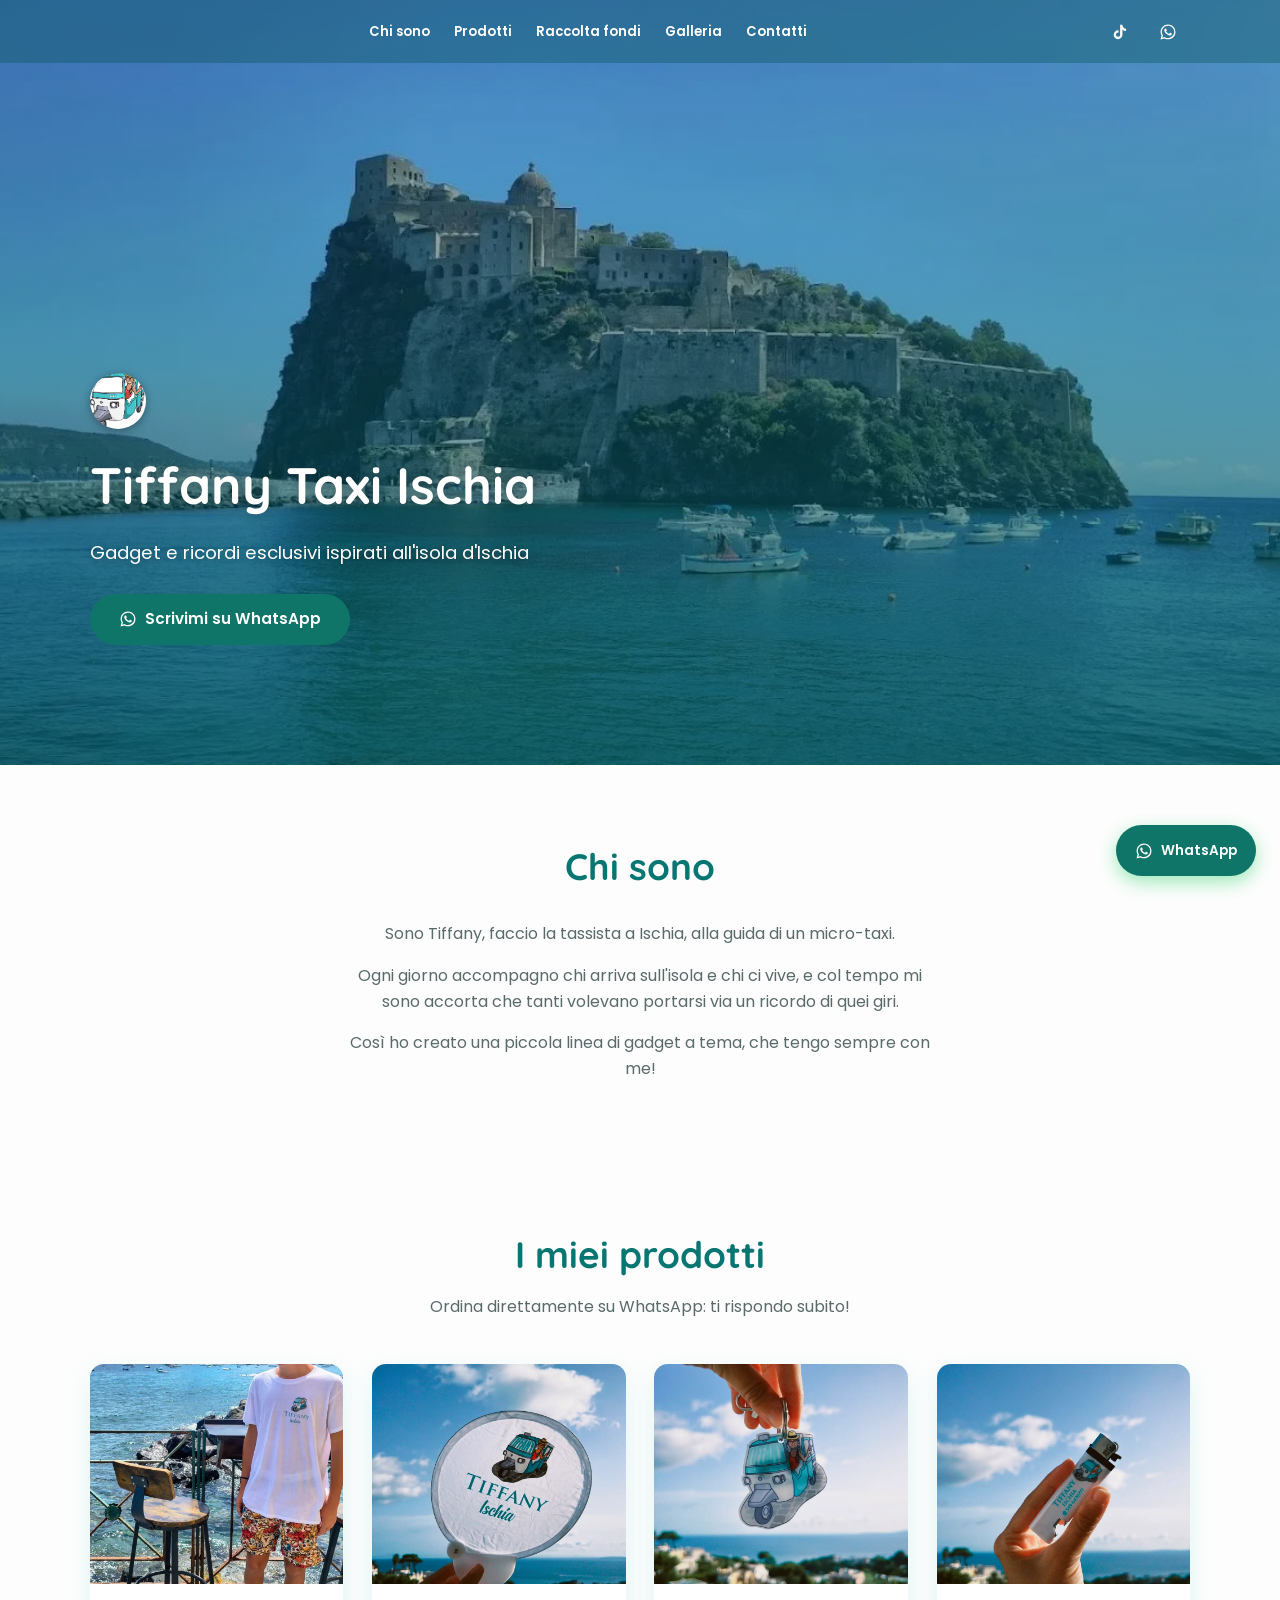
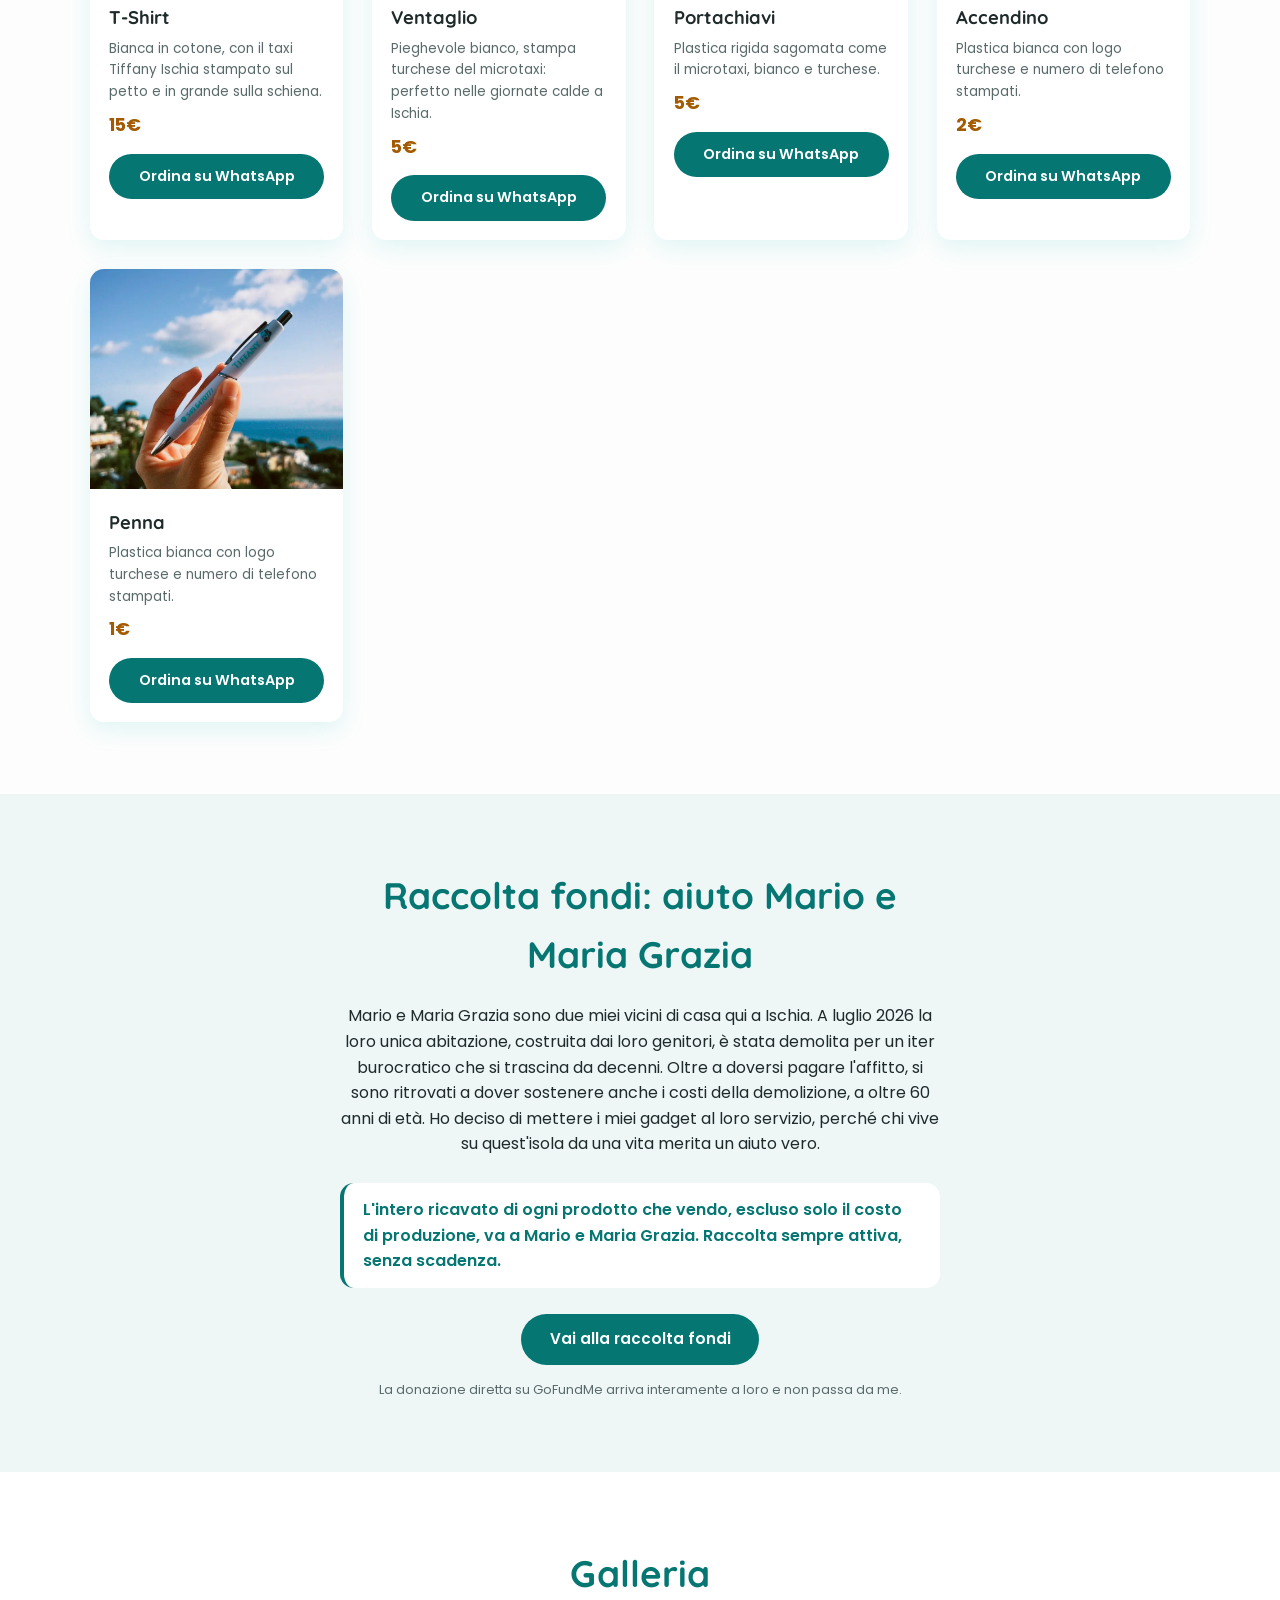
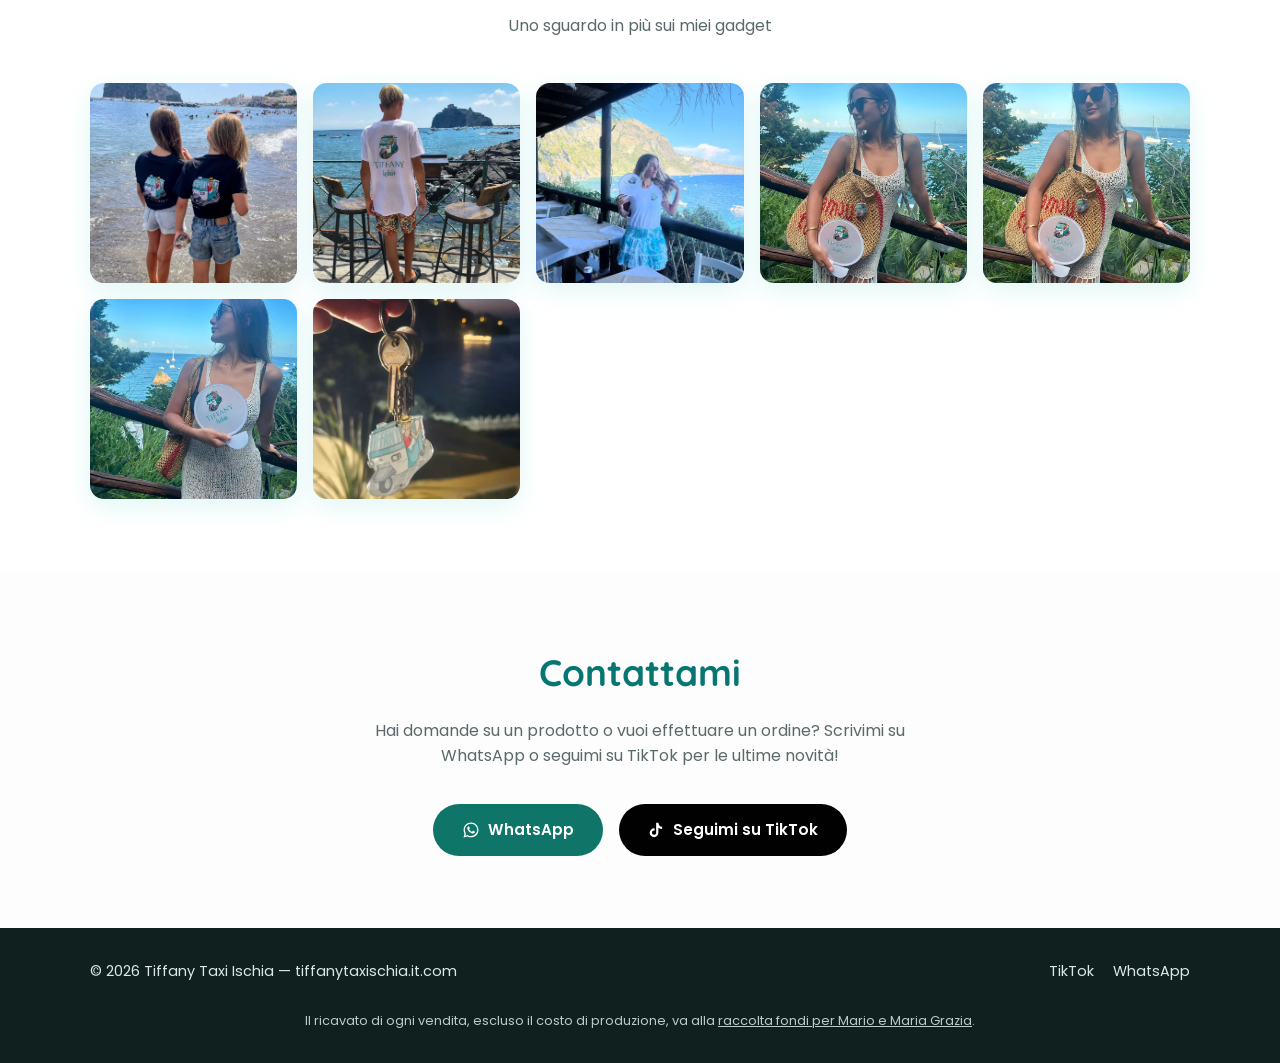
==== commit 6e9ea7db: "Rebuild header/hero as full-bleed banner, fix nav wrapping - Replace the boxed green hero with a ful" ====
--- a/index.html
+++ b/index.html
@@ -18,6 +18,8 @@
 <meta property="og:image:alt" content="Ventaglio con logo Tiffany Taxi Ischia">
 <meta name="twitter:card" content="summary_large_image">
 <meta name="twitter:image" content="https://tiffanytaxischia.it.com/assets/img/og-image.jpg">
+<link rel="preload" as="image" href="assets/img/hero-mobile.webp" type="image/webp" media="(max-width: 768px)">
+<link rel="preload" as="image" href="assets/img/hero-desktop.webp" type="image/webp" media="(min-width: 769px)">
 <link rel="preconnect" href="https://fonts.googleapis.com">
 <link rel="preconnect" href="https://fonts.gstatic.com" crossorigin>
 <link href="https://fonts.googleapis.com/css2?family=Poppins:wght@400;600;700&family=Quicksand:wght@500;700&display=swap" rel="stylesheet">
@@ -44,27 +46,25 @@
 </head>
 <body>
 
-<header class="site-header">
-  <div class="container header-inner">
-    <a href="#top" class="logo">
-      <img src="assets/img/logo.png" alt="Tiffany Taxi Ischia" class="logo-img" width="1466" height="1466" decoding="async">
-      <span class="logo-text">Tiffany <span>Taxi Ischia</span></span>
-    </a>
-    <nav class="main-nav">
+<header class="site-header" id="site-header">
+  <div class="container nav-bar">
+    <button type="button" class="nav-toggle" id="nav-toggle" aria-expanded="false" aria-controls="main-nav" aria-label="Apri il menu">
+      <svg class="icon-hamburger" viewBox="0 0 24 24" width="22" height="22" fill="none" stroke="currentColor" stroke-width="2" stroke-linecap="round" aria-hidden="true"><path d="M3 6h18M3 12h18M3 18h18"/></svg>
+      <svg class="icon-close" viewBox="0 0 24 24" width="22" height="22" fill="none" stroke="currentColor" stroke-width="2" stroke-linecap="round" aria-hidden="true"><path d="M5 5l14 14M19 5L5 19"/></svg>
+    </button>
+    <nav class="main-nav" id="main-nav">
       <a href="#chi-sono">Chi sono</a>
       <a href="#prodotti">Prodotti</a>
       <a href="#raccolta-fondi">Raccolta fondi</a>
       <a href="#galleria">Galleria</a>
       <a href="#contatti">Contatti</a>
     </nav>
-    <div class="header-actions">
-      <a class="icon-link tiktok" href="https://www.tiktok.com/@tiffanytaxischia?_r=1&_t=ZN-99CZFN3Dx8I" target="_blank" rel="noopener noreferrer" aria-label="Seguimi su TikTok">
-        <svg viewBox="0 0 24 24" width="16" height="16" fill="currentColor" aria-hidden="true"><path d="M16.6 5.82c-.9-.95-1.4-2.2-1.4-3.5h-3.02v13.3c0 1.55-1.26 2.8-2.8 2.8a2.8 2.8 0 0 1-2.8-2.8 2.8 2.8 0 0 1 2.8-2.8c.27 0 .53.04.78.11V9.85a5.86 5.86 0 0 0-.78-.05 5.83 5.83 0 0 0-5.83 5.83A5.83 5.83 0 0 0 9.38 21.5a5.83 5.83 0 0 0 5.83-5.83V9.1a8.44 8.44 0 0 0 4.93 1.58V7.65c-1.28 0-2.47-.42-3.42-1.13-.05-.03-.09-.07-.12-.1Z"/></svg>
-        TikTok
+    <div class="nav-social">
+      <a class="nav-icon" href="https://www.tiktok.com/@tiffanytaxischia?_r=1&_t=ZN-99CZFN3Dx8I" target="_blank" rel="noopener noreferrer" aria-label="Seguimi su TikTok">
+        <svg viewBox="0 0 24 24" width="18" height="18" fill="currentColor" aria-hidden="true"><path d="M16.6 5.82c-.9-.95-1.4-2.2-1.4-3.5h-3.02v13.3c0 1.55-1.26 2.8-2.8 2.8a2.8 2.8 0 0 1-2.8-2.8 2.8 2.8 0 0 1 2.8-2.8c.27 0 .53.04.78.11V9.85a5.86 5.86 0 0 0-.78-.05 5.83 5.83 0 0 0-5.83 5.83A5.83 5.83 0 0 0 9.38 21.5a5.83 5.83 0 0 0 5.83-5.83V9.1a8.44 8.44 0 0 0 4.93 1.58V7.65c-1.28 0-2.47-.42-3.42-1.13-.05-.03-.09-.07-.12-.1Z"/></svg>
       </a>
-      <a class="icon-link whatsapp" href="https://wa.me/393496470777?text=Ciao!%20Vorrei%20avere%20info%20sui%20tuoi%20prodotti." target="_blank" rel="noopener noreferrer" aria-label="Scrivimi su WhatsApp">
-        <svg viewBox="0 0 24 24" width="16" height="16" fill="currentColor" aria-hidden="true"><path d="M12.04 2C6.58 2 2.13 6.45 2.13 11.91c0 1.75.46 3.39 1.26 4.81L2 22l5.4-1.42a9.87 9.87 0 0 0 4.64 1.18h.01c5.46 0 9.9-4.45 9.9-9.91C21.96 6.45 17.5 2 12.04 2Zm0 18.06h-.01a8.2 8.2 0 0 1-4.18-1.15l-.3-.18-3.12.82.83-3.04-.2-.31a8.19 8.19 0 0 1-1.26-4.38c0-4.53 3.69-8.22 8.24-8.22 2.2 0 4.27.86 5.82 2.42a8.18 8.18 0 0 1 2.41 5.81c0 4.53-3.69 8.23-8.23 8.23Zm4.52-6.16c-.25-.12-1.47-.72-1.7-.81-.23-.08-.39-.12-.56.13-.17.25-.64.81-.78.97-.14.17-.29.19-.53.06-.25-.12-1.04-.38-1.99-1.22-.73-.66-1.23-1.47-1.37-1.72-.14-.25-.02-.38.11-.51.11-.11.25-.29.37-.43.12-.14.16-.25.25-.41.08-.17.04-.31-.02-.44-.06-.12-.56-1.36-.77-1.86-.2-.48-.41-.42-.56-.43h-.48c-.17 0-.44.06-.67.31-.23.25-.87.86-.87 2.08 0 1.23.9 2.42 1.02 2.58.12.17 1.77 2.72 4.29 3.81.6.26 1.07.42 1.43.53.6.19 1.15.16 1.58.1.48-.07 1.47-.6 1.68-1.18.21-.58.21-1.08.14-1.18-.06-.1-.23-.17-.48-.29Z"/></svg>
-        WhatsApp
+      <a class="nav-icon" href="https://wa.me/393496470777?text=Ciao!%20Vorrei%20avere%20info%20sui%20tuoi%20prodotti." target="_blank" rel="noopener noreferrer" aria-label="Scrivimi su WhatsApp">
+        <svg viewBox="0 0 24 24" width="18" height="18" fill="currentColor" aria-hidden="true"><path d="M12.04 2C6.58 2 2.13 6.45 2.13 11.91c0 1.75.46 3.39 1.26 4.81L2 22l5.4-1.42a9.87 9.87 0 0 0 4.64 1.18h.01c5.46 0 9.9-4.45 9.9-9.91C21.96 6.45 17.5 2 12.04 2Zm0 18.06h-.01a8.2 8.2 0 0 1-4.18-1.15l-.3-.18-3.12.82.83-3.04-.2-.31a8.19 8.19 0 0 1-1.26-4.38c0-4.53 3.69-8.22 8.24-8.22 2.2 0 4.27.86 5.82 2.42a8.18 8.18 0 0 1 2.41 5.81c0 4.53-3.69 8.23-8.23 8.23Zm4.52-6.16c-.25-.12-1.47-.72-1.7-.81-.23-.08-.39-.12-.56.13-.17.25-.64.81-.78.97-.14.17-.29.19-.53.06-.25-.12-1.04-.38-1.99-1.22-.73-.66-1.23-1.47-1.37-1.72-.14-.25-.02-.38.11-.51.11-.11.25-.29.37-.43.12-.14.16-.25.25-.41.08-.17.04-.31-.02-.44-.06-.12-.56-1.36-.77-1.86-.2-.48-.41-.42-.56-.43h-.48c-.17 0-.44.06-.67.31-.23.25-.87.86-.87 2.08 0 1.23.9 2.42 1.02 2.58.12.17 1.77 2.72 4.29 3.81.6.26 1.07.42 1.43.53.6.19 1.15.16 1.58.1.48-.07 1.47-.6 1.68-1.18.21-.58.21-1.08.14-1.18-.06-.1-.23-.17-.48-.29Z"/></svg>
       </a>
     </div>
   </div>
@@ -72,25 +72,31 @@
 
 <main id="top">
 
-  <section class="hero">
-    <div class="container hero-inner">
-      <div class="hero-content">
-        <h1>Tiffany Taxi Ischia</h1>
-        <p class="hero-subtitle">Gadget e ricordi esclusivi ispirati all'isola d'Ischia. Scopri la collezione e ordina in un click!</p>
-        <div class="hero-actions">
-          <a href="#prodotti" class="btn btn-primary">Scopri i prodotti</a>
-          <a href="https://wa.me/393496470777?text=Ciao!%20Vorrei%20avere%20info%20sui%20tuoi%20prodotti." target="_blank" rel="noopener noreferrer" class="btn btn-whatsapp">
-            <svg viewBox="0 0 24 24" width="18" height="18" fill="currentColor" aria-hidden="true"><path d="M12.04 2C6.58 2 2.13 6.45 2.13 11.91c0 1.75.46 3.39 1.26 4.81L2 22l5.4-1.42a9.87 9.87 0 0 0 4.64 1.18h.01c5.46 0 9.9-4.45 9.9-9.91C21.96 6.45 17.5 2 12.04 2Zm0 18.06h-.01a8.2 8.2 0 0 1-4.18-1.15l-.3-.18-3.12.82.83-3.04-.2-.31a8.19 8.19 0 0 1-1.26-4.38c0-4.53 3.69-8.22 8.24-8.22 2.2 0 4.27.86 5.82 2.42a8.18 8.18 0 0 1 2.41 5.81c0 4.53-3.69 8.23-8.23 8.23Zm4.52-6.16c-.25-.12-1.47-.72-1.7-.81-.23-.08-.39-.12-.56.13-.17.25-.64.81-.78.97-.14.17-.29.19-.53.06-.25-.12-1.04-.38-1.99-1.22-.73-.66-1.23-1.47-1.37-1.72-.14-.25-.02-.38.11-.51.11-.11.25-.29.37-.43.12-.14.16-.25.25-.41.08-.17.04-.31-.02-.44-.06-.12-.56-1.36-.77-1.86-.2-.48-.41-.42-.56-.43h-.48c-.17 0-.44.06-.67.31-.23.25-.87.86-.87 2.08 0 1.23.9 2.42 1.02 2.58.12.17 1.77 2.72 4.29 3.81.6.26 1.07.42 1.43.53.6.19 1.15.16 1.58.1.48-.07 1.47-.6 1.68-1.18.21-.58.21-1.08.14-1.18-.06-.1-.23-.17-.48-.29Z"/></svg>
-            Scrivimi su WhatsApp
-          </a>
-        </div>
-      </div>
-      <div class="hero-media">
-        <picture>
-          <source srcset="assets/img/maglia3.webp" type="image/webp">
-          <img src="assets/img/maglia3.jpeg" alt="Vista sul Castello Aragonese di Ischia con la maglietta Tiffany Ischia" width="1200" height="1600" decoding="async">
-        </picture>
-      </div>
+  <section class="hero" id="hero">
+    <!--
+      Nota tecnica: la foto fornita (castello.jpg) è 1197x725px, quindi non
+      abbastanza alta per un vero crop verticale in stile 9:16 senza fare
+      upscaling. Ho comunque ricavato due ritagli reali entro i limiti del
+      file originale (16:9 per desktop, 4:5 per mobile, invece di un unico
+      fallback con object-position) perché la composizione lo permetteva.
+      Su schermi desktop più larghi di 1197px il browser ingrandisce
+      leggermente l'immagine via object-fit: cover.
+    -->
+    <picture class="hero-media">
+      <source media="(max-width: 768px)" srcset="assets/img/hero-mobile.webp" type="image/webp">
+      <source media="(max-width: 768px)" srcset="assets/img/hero-mobile.jpg" type="image/jpeg">
+      <source srcset="assets/img/hero-desktop.webp" type="image/webp">
+      <img src="assets/img/hero-desktop.jpg" alt="Il Castello Aragonese di Ischia visto dal mare, con le barche ormeggiate nel porticciolo" width="1197" height="673" fetchpriority="high" decoding="async">
+    </picture>
+    <div class="hero-overlay"></div>
+    <div class="hero-content container">
+      <img src="assets/img/logo.png" alt="Tiffany Taxi Ischia" class="hero-logo" width="1466" height="1466" decoding="async">
+      <h1>Tiffany Taxi Ischia</h1>
+      <p class="hero-subtitle">Gadget e ricordi esclusivi ispirati all'isola d'Ischia</p>
+      <a href="https://wa.me/393496470777?text=Ciao!%20Vorrei%20avere%20info%20sui%20tuoi%20prodotti." target="_blank" rel="noopener noreferrer" class="btn btn-whatsapp hero-cta" aria-label="Scrivimi su WhatsApp">
+        <svg viewBox="0 0 24 24" width="18" height="18" fill="currentColor" aria-hidden="true"><path d="M12.04 2C6.58 2 2.13 6.45 2.13 11.91c0 1.75.46 3.39 1.26 4.81L2 22l5.4-1.42a9.87 9.87 0 0 0 4.64 1.18h.01c5.46 0 9.9-4.45 9.9-9.91C21.96 6.45 17.5 2 12.04 2Zm0 18.06h-.01a8.2 8.2 0 0 1-4.18-1.15l-.3-.18-3.12.82.83-3.04-.2-.31a8.19 8.19 0 0 1-1.26-4.38c0-4.53 3.69-8.22 8.24-8.22 2.2 0 4.27.86 5.82 2.42a8.18 8.18 0 0 1 2.41 5.81c0 4.53-3.69 8.23-8.23 8.23Zm4.52-6.16c-.25-.12-1.47-.72-1.7-.81-.23-.08-.39-.12-.56.13-.17.25-.64.81-.78.97-.14.17-.29.19-.53.06-.25-.12-1.04-.38-1.99-1.22-.73-.66-1.23-1.47-1.37-1.72-.14-.25-.02-.38.11-.51.11-.11.25-.29.37-.43.12-.14.16-.25.25-.41.08-.17.04-.31-.02-.44-.06-.12-.56-1.36-.77-1.86-.2-.48-.41-.42-.56-.43h-.48c-.17 0-.44.06-.67.31-.23.25-.87.86-.87 2.08 0 1.23.9 2.42 1.02 2.58.12.17 1.77 2.72 4.29 3.81.6.26 1.07.42 1.43.53.6.19 1.15.16 1.58.1.48-.07 1.47-.6 1.68-1.18.21-.58.21-1.08.14-1.18-.06-.1-.23-.17-.48-.29Z"/></svg>
+        Scrivimi su WhatsApp
+      </a>
     </div>
   </section>
 
@@ -252,7 +258,7 @@
       <div class="contact-actions">
         <a href="https://wa.me/393496470777?text=Ciao!%20Vorrei%20avere%20info%20sui%20tuoi%20prodotti." target="_blank" rel="noopener noreferrer" class="btn btn-whatsapp">
           <svg viewBox="0 0 24 24" width="18" height="18" fill="currentColor" aria-hidden="true"><path d="M12.04 2C6.58 2 2.13 6.45 2.13 11.91c0 1.75.46 3.39 1.26 4.81L2 22l5.4-1.42a9.87 9.87 0 0 0 4.64 1.18h.01c5.46 0 9.9-4.45 9.9-9.91C21.96 6.45 17.5 2 12.04 2Zm0 18.06h-.01a8.2 8.2 0 0 1-4.18-1.15l-.3-.18-3.12.82.83-3.04-.2-.31a8.19 8.19 0 0 1-1.26-4.38c0-4.53 3.69-8.22 8.24-8.22 2.2 0 4.27.86 5.82 2.42a8.18 8.18 0 0 1 2.41 5.81c0 4.53-3.69 8.23-8.23 8.23Zm4.52-6.16c-.25-.12-1.47-.72-1.7-.81-.23-.08-.39-.12-.56.13-.17.25-.64.81-.78.97-.14.17-.29.19-.53.06-.25-.12-1.04-.38-1.99-1.22-.73-.66-1.23-1.47-1.37-1.72-.14-.25-.02-.38.11-.51.11-.11.25-.29.37-.43.12-.14.16-.25.25-.41.08-.17.04-.31-.02-.44-.06-.12-.56-1.36-.77-1.86-.2-.48-.41-.42-.56-.43h-.48c-.17 0-.44.06-.67.31-.23.25-.87.86-.87 2.08 0 1.23.9 2.42 1.02 2.58.12.17 1.77 2.72 4.29 3.81.6.26 1.07.42 1.43.53.6.19 1.15.16 1.58.1.48-.07 1.47-.6 1.68-1.18.21-.58.21-1.08.14-1.18-.06-.1-.23-.17-.48-.29Z"/></svg>
-          WhatsApp: +39 349 647 0777
+          WhatsApp
         </a>
         <a href="https://www.tiktok.com/@tiffanytaxischia?_r=1&_t=ZN-99CZFN3Dx8I" target="_blank" rel="noopener noreferrer" class="btn btn-tiktok">
           <svg viewBox="0 0 24 24" width="18" height="18" fill="currentColor" aria-hidden="true"><path d="M16.6 5.82c-.9-.95-1.4-2.2-1.4-3.5h-3.02v13.3c0 1.55-1.26 2.8-2.8 2.8a2.8 2.8 0 0 1-2.8-2.8 2.8 2.8 0 0 1 2.8-2.8c.27 0 .53.04.78.11V9.85a5.86 5.86 0 0 0-.78-.05 5.83 5.83 0 0 0-5.83 5.83A5.83 5.83 0 0 0 9.38 21.5a5.83 5.83 0 0 0 5.83-5.83V9.1a8.44 8.44 0 0 0 4.93 1.58V7.65c-1.28 0-2.47-.42-3.42-1.13-.05-.03-.09-.07-.12-.1Z"/></svg>
@@ -319,6 +325,45 @@
       if (e.key === 'Escape' && !lightbox.hidden) closeLightbox();
     });
   })();
+
+  (function () {
+    var header = document.getElementById('site-header');
+    var toggle = document.getElementById('nav-toggle');
+    var nav = document.getElementById('main-nav');
+
+    function closeMenu() {
+      nav.classList.remove('open');
+      toggle.setAttribute('aria-expanded', 'false');
+    }
+
+    toggle.addEventListener('click', function () {
+      var isOpen = nav.classList.toggle('open');
+      toggle.setAttribute('aria-expanded', String(isOpen));
+    });
+
+    nav.addEventListener('click', function (e) {
+      if (e.target.tagName === 'A') closeMenu();
+    });
+
+    document.addEventListener('click', function (e) {
+      if (nav.classList.contains('open') && !nav.contains(e.target) && !toggle.contains(e.target)) {
+        closeMenu();
+      }
+    });
+
+    document.addEventListener('keydown', function (e) {
+      if (e.key === 'Escape' && nav.classList.contains('open')) {
+        closeMenu();
+        toggle.focus();
+      }
+    });
+
+    function onScroll() {
+      header.classList.toggle('scrolled', window.scrollY > 20);
+    }
+    onScroll();
+    window.addEventListener('scroll', onScroll, { passive: true });
+  })();
 </script>
 
 </body>
--- a/style.css
+++ b/style.css
@@ -56,147 +56,198 @@
   color: inherit;
 }
 
-/* Header */
+/* Header / Nav */
 
 .site-header {
-  position: sticky;
+  position: fixed;
   top: 0;
-  z-index: 100;
+  left: 0;
+  right: 0;
+  z-index: 1000;
+  background: rgba(4, 85, 81, 0.35);
+  backdrop-filter: blur(10px);
+  -webkit-backdrop-filter: blur(10px);
+  transition: background-color 0.25s ease, box-shadow 0.25s ease;
+}
+
+.site-header.scrolled {
   background: var(--color-surface);
-  box-shadow: 0 2px 10px rgba(0, 0, 0, 0.06);
-}
-
-.header-inner {
-  display: flex;
-  align-items: center;
-  justify-content: space-between;
-  padding: 1rem 1.25rem;
-  gap: 1rem;
-}
-
-.logo {
-  display: flex;
-  align-items: center;
-  gap: 0.6rem;
-  white-space: nowrap;
-}
-
-.logo-img {
+  box-shadow: 0 2px 10px rgba(0, 0, 0, 0.08);
+}
+
+.nav-bar {
+  display: flex;
+  align-items: center;
+  gap: 0.75rem;
+  padding: 0.6rem 1.25rem;
+}
+
+.nav-toggle {
+  display: none;
+  align-items: center;
+  justify-content: center;
   width: 44px;
   height: 44px;
+  border: none;
+  background: transparent;
+  color: #fff;
+  cursor: pointer;
+  border-radius: 8px;
+  transition: color 0.2s ease;
+}
+
+.site-header.scrolled .nav-toggle {
+  color: var(--color-text);
+}
+
+.nav-toggle .icon-close {
+  display: none;
+}
+
+.nav-toggle[aria-expanded="true"] .icon-hamburger {
+  display: none;
+}
+
+.nav-toggle[aria-expanded="true"] .icon-close {
+  display: block;
+}
+
+.main-nav {
+  display: flex;
+  flex: 1;
+  justify-content: center;
+  gap: 1.5rem;
+}
+
+.main-nav a {
+  font-size: 0.82rem;
+  font-weight: 600;
+  color: #fff;
+  white-space: nowrap;
+  transition: color 0.2s ease;
+}
+
+.site-header.scrolled .main-nav a {
+  color: var(--color-text);
+}
+
+.main-nav a:hover {
+  color: var(--color-accent);
+}
+
+.nav-social {
+  display: flex;
+  gap: 0.25rem;
+  margin-left: auto;
+}
+
+.nav-icon {
+  display: inline-flex;
+  align-items: center;
+  justify-content: center;
+  width: 44px;
+  height: 44px;
+  border-radius: 50%;
+  color: #fff;
+  transition: background-color 0.2s ease, color 0.2s ease;
+}
+
+.site-header.scrolled .nav-icon {
+  color: var(--color-primary-dark);
+}
+
+.nav-icon:hover {
+  background: rgba(255, 255, 255, 0.18);
+}
+
+.site-header.scrolled .nav-icon:hover {
+  background: rgba(4, 85, 81, 0.1);
+}
+
+/* Hero */
+
+.hero {
+  position: relative;
+  height: 100svh;
+  display: flex;
+  align-items: flex-end;
+  overflow: hidden;
+  color: #fff;
+}
+
+.hero-media {
+  position: absolute;
+  inset: 0;
+  z-index: 0;
+}
+
+.hero-media img {
+  width: 100%;
+  height: 100%;
+  object-fit: cover;
+}
+
+.hero-overlay {
+  position: absolute;
+  inset: 0;
+  z-index: 1;
+  background: linear-gradient(to top, rgba(4, 85, 81, 0.75) 0%, rgba(4, 85, 81, 0.15) 100%);
+  pointer-events: none;
+}
+
+.hero-content {
+  position: relative;
+  z-index: 2;
+  width: 100%;
+  padding: 6rem 1.25rem 3rem;
+  text-align: center;
+}
+
+.hero-logo {
+  width: 56px;
+  height: 56px;
   object-fit: cover;
   border-radius: 50%;
-  box-shadow: 0 2px 8px rgba(0, 0, 0, 0.15);
-}
-
-.logo-text {
-  font-family: var(--font-heading);
-  font-size: 1.35rem;
-  font-weight: 700;
-  color: var(--color-primary-dark);
-}
-
-.logo-text span {
-  color: var(--color-accent);
-}
-
-.main-nav {
-  display: flex;
-  gap: 1.5rem;
-}
-
-.main-nav a {
-  font-weight: 600;
-  font-size: 0.95rem;
-  color: var(--color-text);
-  transition: color 0.2s ease;
-}
-
-.main-nav a:hover {
-  color: var(--color-primary);
-}
-
-.header-actions {
-  display: flex;
-  gap: 0.6rem;
-}
-
-.icon-link {
-  display: inline-flex;
-  align-items: center;
-  justify-content: center;
-  gap: 0.4rem;
-  min-height: 44px;
-  font-size: 0.85rem;
-  font-weight: 600;
-  padding: 0.5rem 0.9rem;
-  border-radius: 999px;
-  transition: transform 0.15s ease, opacity 0.15s ease;
-}
-
-.icon-link:hover {
-  transform: translateY(-2px);
-}
-
-.icon-link.tiktok {
-  background: var(--color-tiktok);
-  color: #fff;
-}
-
-.icon-link.whatsapp {
-  background: var(--color-whatsapp);
-  color: #fff;
-}
-
-/* Hero */
-
-.hero {
-  background: linear-gradient(135deg, var(--color-primary-dark) 0%, var(--color-primary-darker) 100%);
-  color: #fff;
-  padding: 4rem 1.25rem;
-}
-
-.hero-inner {
-  display: flex;
-  align-items: center;
-  justify-content: space-between;
-  gap: 3rem;
-  text-align: left;
-}
-
-.hero-content {
-  flex: 1 1 420px;
+  box-shadow: 0 2px 10px rgba(0, 0, 0, 0.35);
+  margin: 0 auto 1rem;
 }
 
 .hero h1 {
-  font-size: clamp(2.2rem, 5vw, 3.4rem);
-  margin-bottom: 1rem;
+  font-size: clamp(2rem, 6vw, 3.2rem);
+  text-wrap: balance;
+  margin-bottom: 0.75rem;
+  text-shadow: 0 2px 12px rgba(0, 0, 0, 0.25);
 }
 
 .hero-subtitle {
-  font-size: clamp(1rem, 2vw, 1.2rem);
+  font-size: clamp(1rem, 2.2vw, 1.15rem);
   max-width: 480px;
-  margin: 0 0 2.2rem;
-  opacity: 0.95;
-}
-
-.hero-actions {
-  display: flex;
-  flex-wrap: wrap;
-  justify-content: flex-start;
-  gap: 1rem;
-}
-
-.hero-media {
-  flex: 1 1 300px;
-  max-width: 340px;
-}
-
-.hero-media img {
-  width: 100%;
-  height: auto;
-  border-radius: var(--radius);
-  box-shadow: 0 12px 32px rgba(0, 0, 0, 0.3);
+  margin: 0 auto 1.6rem;
+  text-shadow: 0 1px 8px rgba(0, 0, 0, 0.25);
+}
+
+.hero-cta {
+  padding: 1rem 2rem;
+  font-size: 1rem;
+}
+
+/* Desktop hero: shorter, bottom-left aligned */
+@media (min-width: 769px) {
+  .hero {
+    height: min(85vh, 800px);
+  }
+
+  .hero-content {
+    text-align: left;
+  }
+
+  .hero-logo {
+    margin: 0 0 1rem;
+  }
+
+  .hero-subtitle {
+    margin: 0 0 1.6rem;
+  }
 }
 
 /* Buttons */
@@ -547,39 +598,40 @@
 
 /* Responsive */
 
+@media (max-width: 768px) {
+  .nav-toggle {
+    display: inline-flex;
+  }
+
+  .main-nav {
+    position: absolute;
+    top: 100%;
+    left: 0;
+    right: 0;
+    flex-direction: column;
+    align-items: center;
+    gap: 0;
+    max-height: 0;
+    overflow: hidden;
+    background: var(--color-surface);
+    box-shadow: 0 8px 16px rgba(0, 0, 0, 0.1);
+    transition: max-height 0.25s ease;
+  }
+
+  .main-nav.open {
+    max-height: 320px;
+  }
+
+  .main-nav a {
+    width: 100%;
+    padding: 0.9rem 1.25rem;
+    color: var(--color-text);
+    text-align: center;
+    border-top: 1px solid #eee;
+  }
+}
+
 @media (max-width: 720px) {
-  .header-inner {
-    flex-wrap: wrap;
-  }
-
-  .hero-inner {
-    flex-direction: column-reverse;
-    text-align: center;
-  }
-
-  .hero-subtitle {
-    margin-left: auto;
-    margin-right: auto;
-  }
-
-  .hero-actions {
-    justify-content: center;
-  }
-
-  .hero-media {
-    max-width: 260px;
-  }
-
-  .main-nav {
-    order: 3;
-    width: 100%;
-    flex-wrap: wrap;
-    justify-content: center;
-    row-gap: 0.5rem;
-    padding-top: 0.6rem;
-    border-top: 1px solid #eee;
-  }
-
   .gallery-grid {
     display: flex;
     overflow-x: auto;
@@ -592,4 +644,18 @@
     flex: 0 0 70%;
     scroll-snap-align: center;
   }
-}
+
+  .site-footer {
+    padding-bottom: 5rem;
+  }
+
+  .footer-inner {
+    flex-direction: column;
+    align-items: center;
+    text-align: center;
+  }
+
+  .footer-links {
+    justify-content: center;
+  }
+}
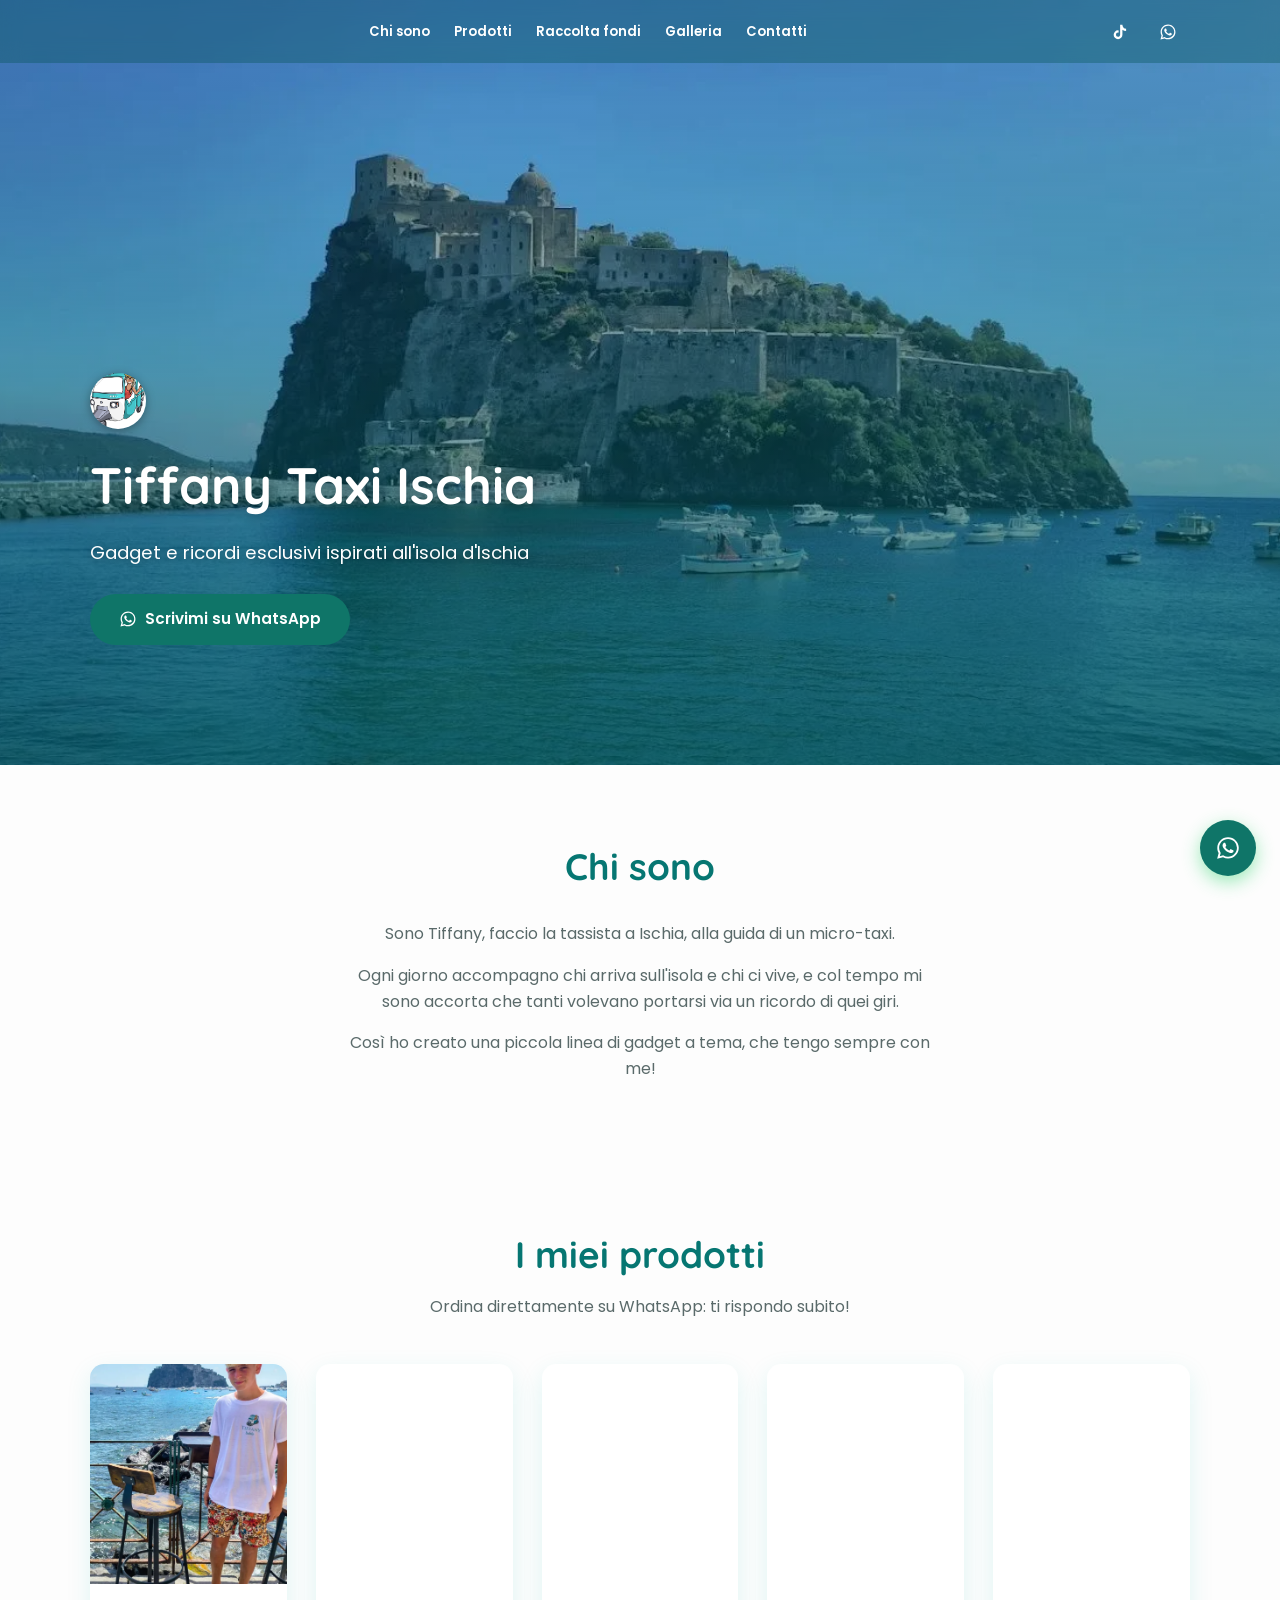
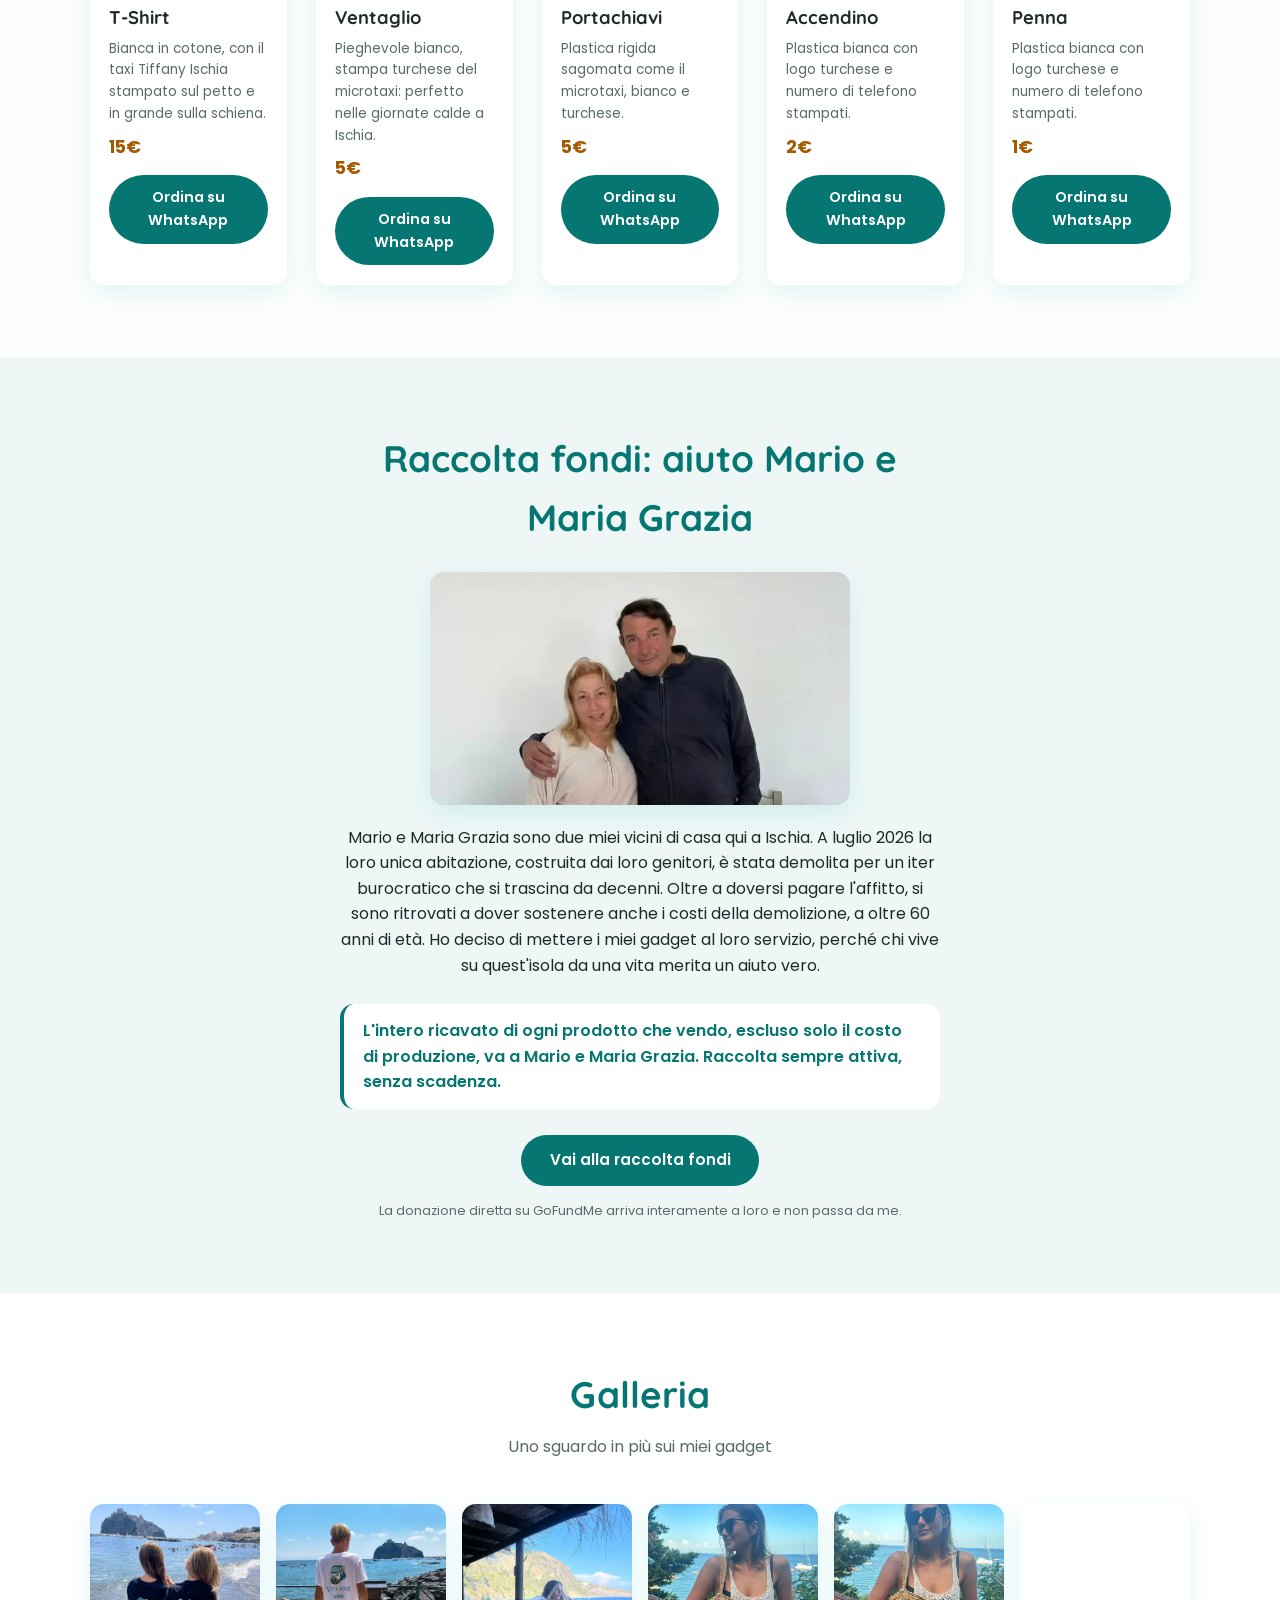
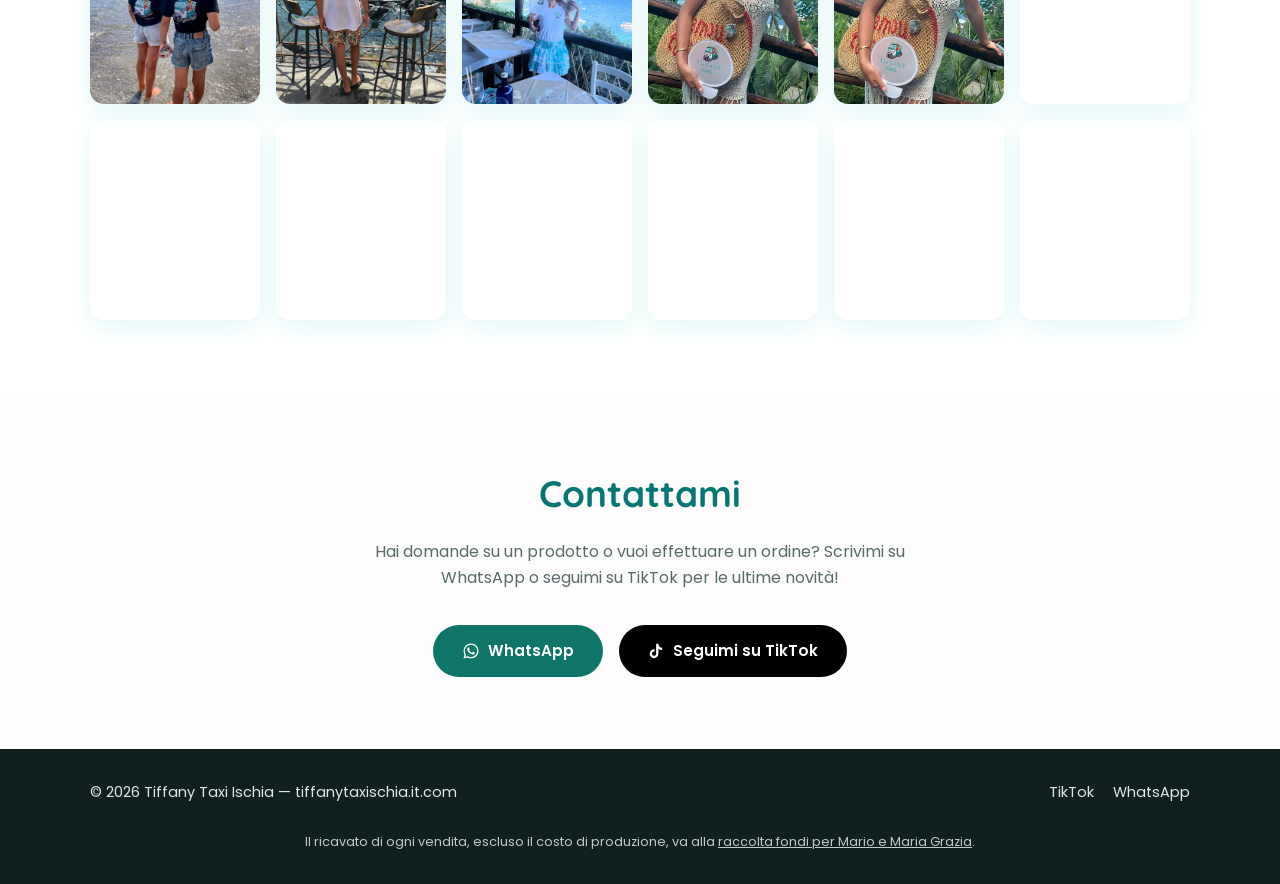
==== commit ffa297f5: "Add fundraiser photo, expand gallery, tighten desktop grids - Add Mario e Maria Grazia's photo to th" ====
--- a/index.html
+++ b/index.html
@@ -188,6 +188,10 @@
   <section id="raccolta-fondi" class="fundraiser">
     <div class="container fundraiser-inner">
       <h2>Raccolta fondi: aiuto Mario e Maria Grazia</h2>
+      <picture>
+        <source srcset="assets/img/mario-maria-grazia.webp" type="image/webp">
+        <img src="assets/img/mario-maria-grazia.jpeg" alt="Mario e Maria Grazia" class="fundraiser-photo" width="700" height="389" loading="lazy" decoding="async">
+      </picture>
       <p>Mario e Maria Grazia sono due miei vicini di casa qui a Ischia. A luglio 2026 la loro unica abitazione, costruita dai loro genitori, è stata demolita per un iter burocratico che si trascina da decenni. Oltre a doversi pagare l'affitto, si sono ritrovati a dover sostenere anche i costi della demolizione, a oltre 60 anni di età. Ho deciso di mettere i miei gadget al loro servizio, perché chi vive su quest'isola da una vita merita un aiuto vero.</p>
       <p class="fundraiser-quota">L'intero ricavato di ogni prodotto che vendo, escluso solo il costo di produzione, va a Mario e Maria Grazia. Raccolta sempre attiva, senza scadenza.</p>
       <a href="https://gofund.me/87194f56e" target="_blank" rel="noopener noreferrer" class="btn btn-fundraiser">Vai alla raccolta fondi</a>
@@ -240,6 +244,36 @@
           <picture>
             <source srcset="assets/img/portachiavi2.webp" type="image/webp">
             <img src="assets/img/portachiavi2.jpeg" alt="Portachiavi Tiffany Taxi Ischia, foto 2" width="946" height="2048" loading="lazy" decoding="async">
+          </picture>
+        </a>
+        <a class="gallery-item" href="assets/img/ventaglio5.jpeg">
+          <picture>
+            <source srcset="assets/img/ventaglio5.webp" type="image/webp">
+            <img src="assets/img/ventaglio5.jpeg" alt="Due amiche con il ventaglio Tiffany Ischia, castello sullo sfondo" width="900" height="2008" loading="lazy" decoding="async">
+          </picture>
+        </a>
+        <a class="gallery-item" href="assets/img/ventaglio6.jpeg">
+          <picture>
+            <source srcset="assets/img/ventaglio6.webp" type="image/webp">
+            <img src="assets/img/ventaglio6.jpeg" alt="Ventaglio Tiffany Ischia sul molo, vista mare" width="900" height="1200" loading="lazy" decoding="async">
+          </picture>
+        </a>
+        <a class="gallery-item" href="assets/img/taxi-reale.jpeg">
+          <picture>
+            <source srcset="assets/img/taxi-reale.webp" type="image/webp">
+            <img src="assets/img/taxi-reale.jpeg" alt="Il vero taxi Tiffany a Ischia, con il ventaglio in mano" width="900" height="1200" loading="lazy" decoding="async">
+          </picture>
+        </a>
+        <a class="gallery-item" href="assets/img/maglia4.jpeg">
+          <picture>
+            <source srcset="assets/img/maglia4.webp" type="image/webp">
+            <img src="assets/img/maglia4.jpeg" alt="T-Shirt Tiffany Ischia indossata in barca, ventaglio in mano" width="900" height="1200" loading="lazy" decoding="async">
+          </picture>
+        </a>
+        <a class="gallery-item" href="assets/img/ventaglio7.jpeg">
+          <picture>
+            <source srcset="assets/img/ventaglio7.webp" type="image/webp">
+            <img src="assets/img/ventaglio7.jpeg" alt="Ventaglio Tiffany Ischia al bar, con cornetto e caffè" width="900" height="1200" loading="lazy" decoding="async">
           </picture>
         </a>
       </div>
@@ -282,8 +316,7 @@
 </footer>
 
 <a href="https://wa.me/393496470777?text=Ciao!%20Vorrei%20avere%20info%20sui%20tuoi%20prodotti." target="_blank" rel="noopener noreferrer" class="whatsapp-float" aria-label="Scrivimi su WhatsApp">
-  <svg viewBox="0 0 24 24" width="18" height="18" fill="currentColor" aria-hidden="true"><path d="M12.04 2C6.58 2 2.13 6.45 2.13 11.91c0 1.75.46 3.39 1.26 4.81L2 22l5.4-1.42a9.87 9.87 0 0 0 4.64 1.18h.01c5.46 0 9.9-4.45 9.9-9.91C21.96 6.45 17.5 2 12.04 2Zm0 18.06h-.01a8.2 8.2 0 0 1-4.18-1.15l-.3-.18-3.12.82.83-3.04-.2-.31a8.19 8.19 0 0 1-1.26-4.38c0-4.53 3.69-8.22 8.24-8.22 2.2 0 4.27.86 5.82 2.42a8.18 8.18 0 0 1 2.41 5.81c0 4.53-3.69 8.23-8.23 8.23Zm4.52-6.16c-.25-.12-1.47-.72-1.7-.81-.23-.08-.39-.12-.56.13-.17.25-.64.81-.78.97-.14.17-.29.19-.53.06-.25-.12-1.04-.38-1.99-1.22-.73-.66-1.23-1.47-1.37-1.72-.14-.25-.02-.38.11-.51.11-.11.25-.29.37-.43.12-.14.16-.25.25-.41.08-.17.04-.31-.02-.44-.06-.12-.56-1.36-.77-1.86-.2-.48-.41-.42-.56-.43h-.48c-.17 0-.44.06-.67.31-.23.25-.87.86-.87 2.08 0 1.23.9 2.42 1.02 2.58.12.17 1.77 2.72 4.29 3.81.6.26 1.07.42 1.43.53.6.19 1.15.16 1.58.1.48-.07 1.47-.6 1.68-1.18.21-.58.21-1.08.14-1.18-.06-.1-.23-.17-.48-.29Z"/></svg>
-  WhatsApp
+  <svg viewBox="0 0 24 24" width="26" height="26" fill="currentColor" aria-hidden="true"><path d="M12.04 2C6.58 2 2.13 6.45 2.13 11.91c0 1.75.46 3.39 1.26 4.81L2 22l5.4-1.42a9.87 9.87 0 0 0 4.64 1.18h.01c5.46 0 9.9-4.45 9.9-9.91C21.96 6.45 17.5 2 12.04 2Zm0 18.06h-.01a8.2 8.2 0 0 1-4.18-1.15l-.3-.18-3.12.82.83-3.04-.2-.31a8.19 8.19 0 0 1-1.26-4.38c0-4.53 3.69-8.22 8.24-8.22 2.2 0 4.27.86 5.82 2.42a8.18 8.18 0 0 1 2.41 5.81c0 4.53-3.69 8.23-8.23 8.23Zm4.52-6.16c-.25-.12-1.47-.72-1.7-.81-.23-.08-.39-.12-.56.13-.17.25-.64.81-.78.97-.14.17-.29.19-.53.06-.25-.12-1.04-.38-1.99-1.22-.73-.66-1.23-1.47-1.37-1.72-.14-.25-.02-.38.11-.51.11-.11.25-.29.37-.43.12-.14.16-.25.25-.41.08-.17.04-.31-.02-.44-.06-.12-.56-1.36-.77-1.86-.2-.48-.41-.42-.56-.43h-.48c-.17 0-.44.06-.67.31-.23.25-.87.86-.87 2.08 0 1.23.9 2.42 1.02 2.58.12.17 1.77 2.72 4.29 3.81.6.26 1.07.42 1.43.53.6.19 1.15.16 1.58.1.48-.07 1.47-.6 1.68-1.18.21-.58.21-1.08.14-1.18-.06-.1-.23-.17-.48-.29Z"/></svg>
 </a>
 
 <script>
--- a/style.css
+++ b/style.css
@@ -343,6 +343,12 @@
   gap: 1.8rem;
 }
 
+@media (min-width: 960px) {
+  .product-grid {
+    grid-template-columns: repeat(5, 1fr);
+  }
+}
+
 .product-card {
   background: var(--color-surface);
   border-radius: var(--radius);
@@ -392,6 +398,15 @@
 .fundraiser-inner {
   text-align: center;
   max-width: 640px;
+}
+
+.fundraiser-photo {
+  width: 100%;
+  max-width: 420px;
+  height: auto;
+  margin: 1.6rem auto 0;
+  border-radius: var(--radius);
+  box-shadow: var(--shadow);
 }
 
 .fundraiser-inner > p {
@@ -434,7 +449,7 @@
 
 .gallery-grid {
   display: grid;
-  grid-template-columns: repeat(auto-fit, minmax(180px, 1fr));
+  grid-template-columns: repeat(6, 1fr);
   gap: 1rem;
 }
 
@@ -578,15 +593,14 @@
   position: fixed;
   bottom: 1.5rem;
   right: 1.5rem;
-  display: inline-flex;
-  align-items: center;
-  gap: 0.5rem;
+  width: 56px;
+  height: 56px;
+  display: flex;
+  align-items: center;
+  justify-content: center;
   background: var(--color-whatsapp);
   color: #fff;
-  font-weight: 600;
-  font-size: 0.85rem;
-  padding: 0.9rem 1.2rem;
-  border-radius: 999px;
+  border-radius: 50%;
   box-shadow: 0 6px 18px rgba(37, 211, 102, 0.45);
   z-index: 200;
   transition: transform 0.15s ease;
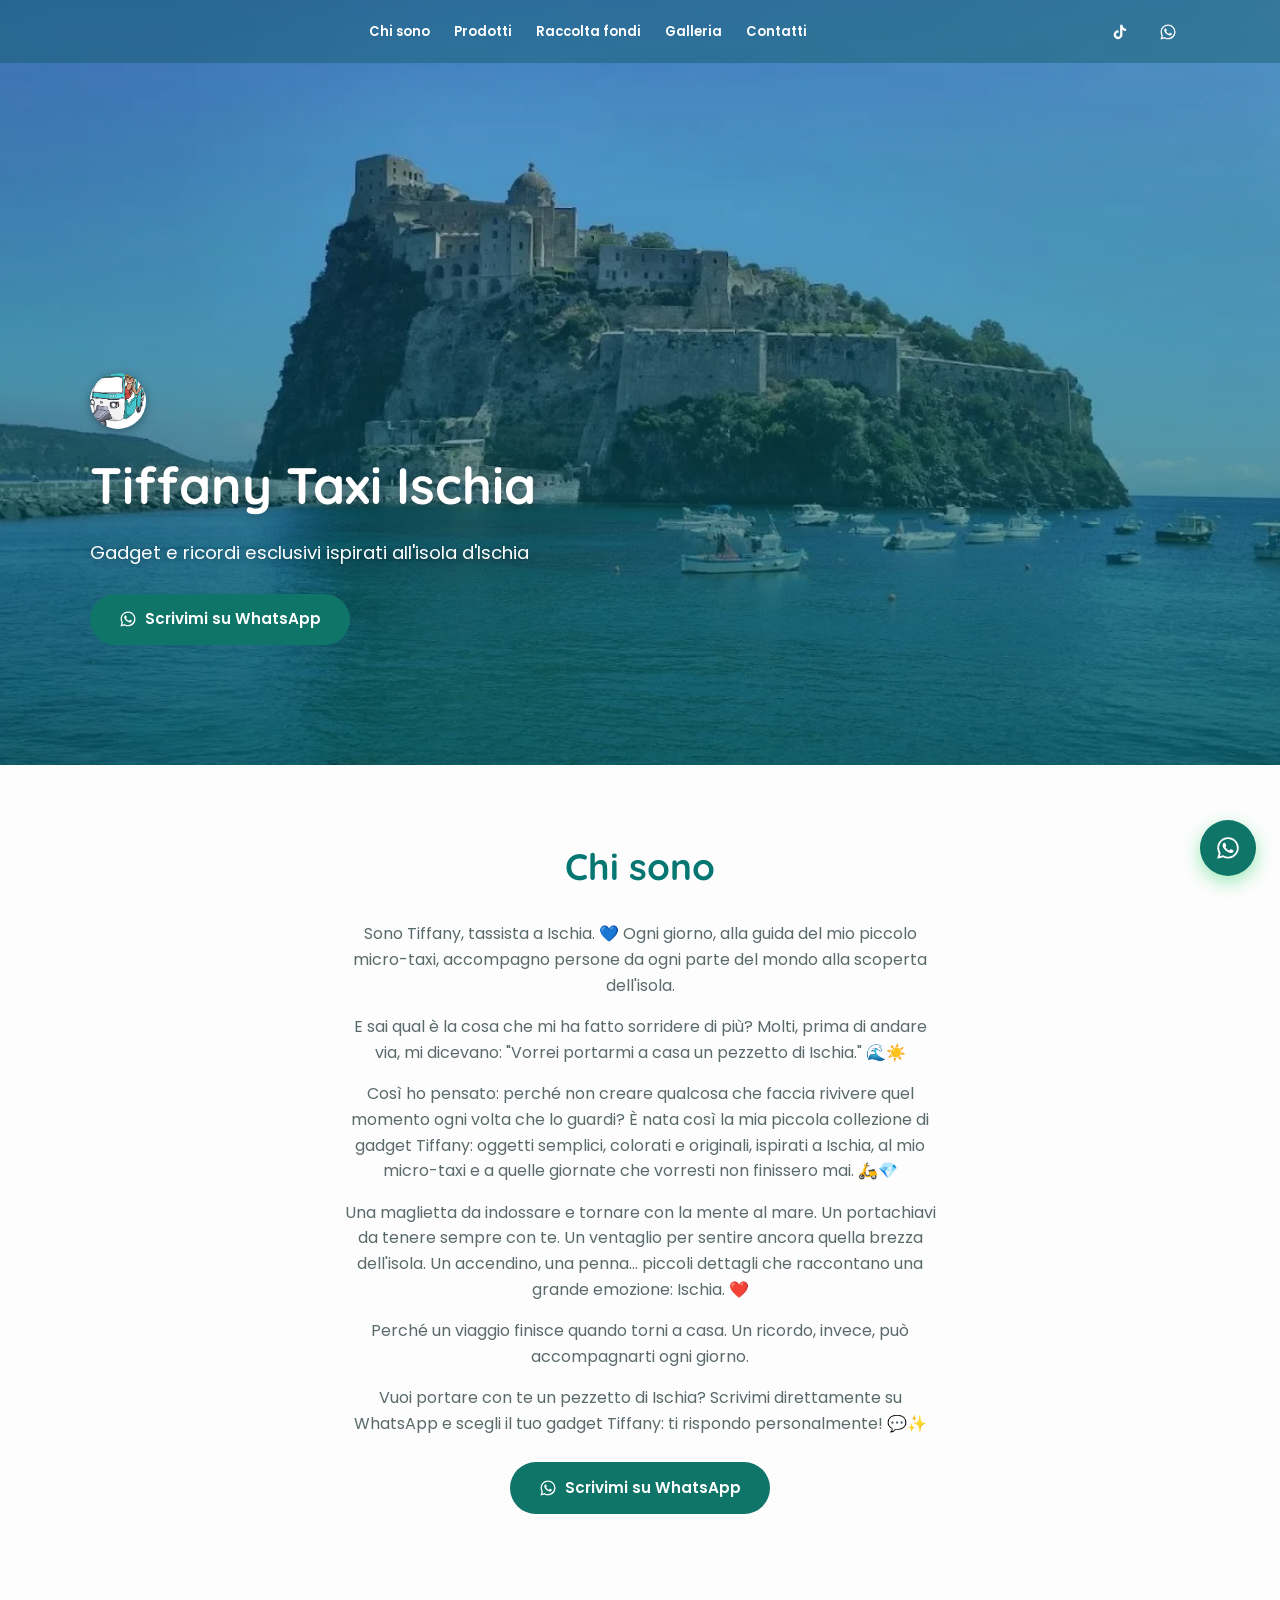
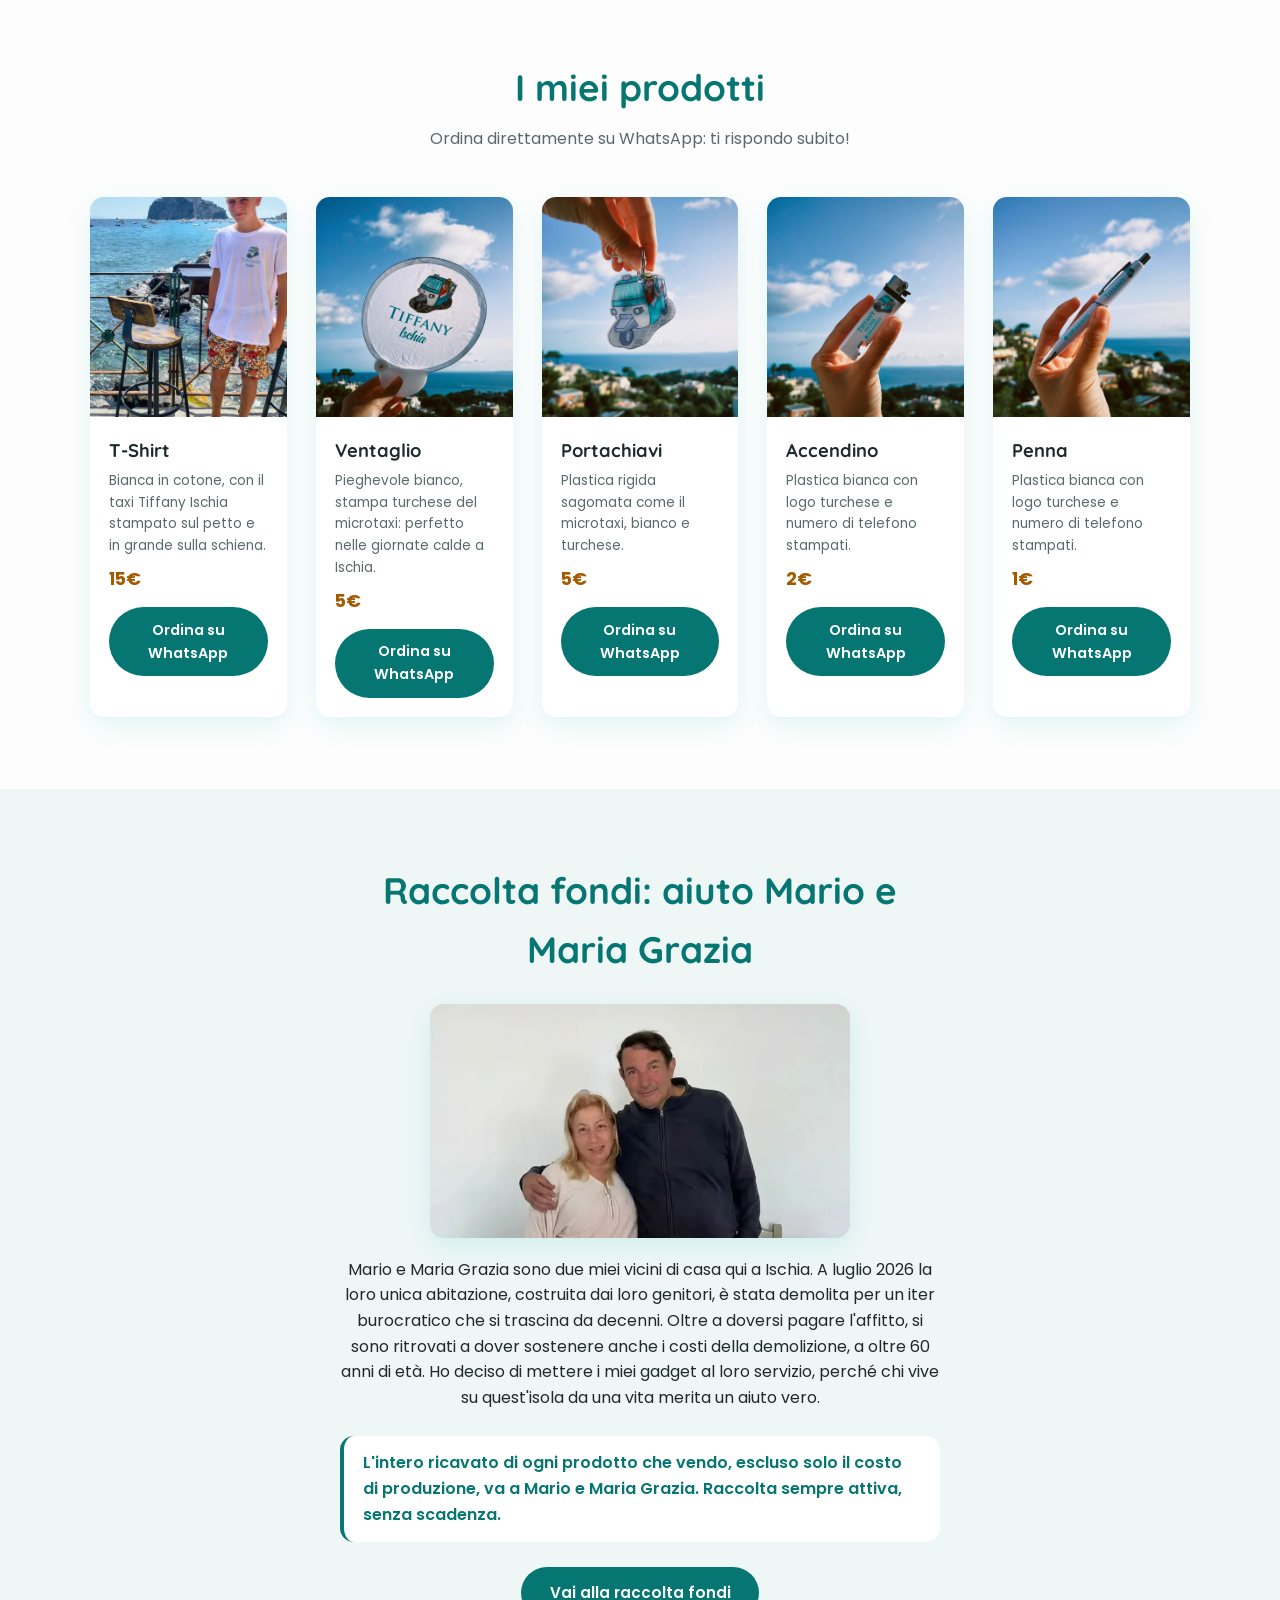
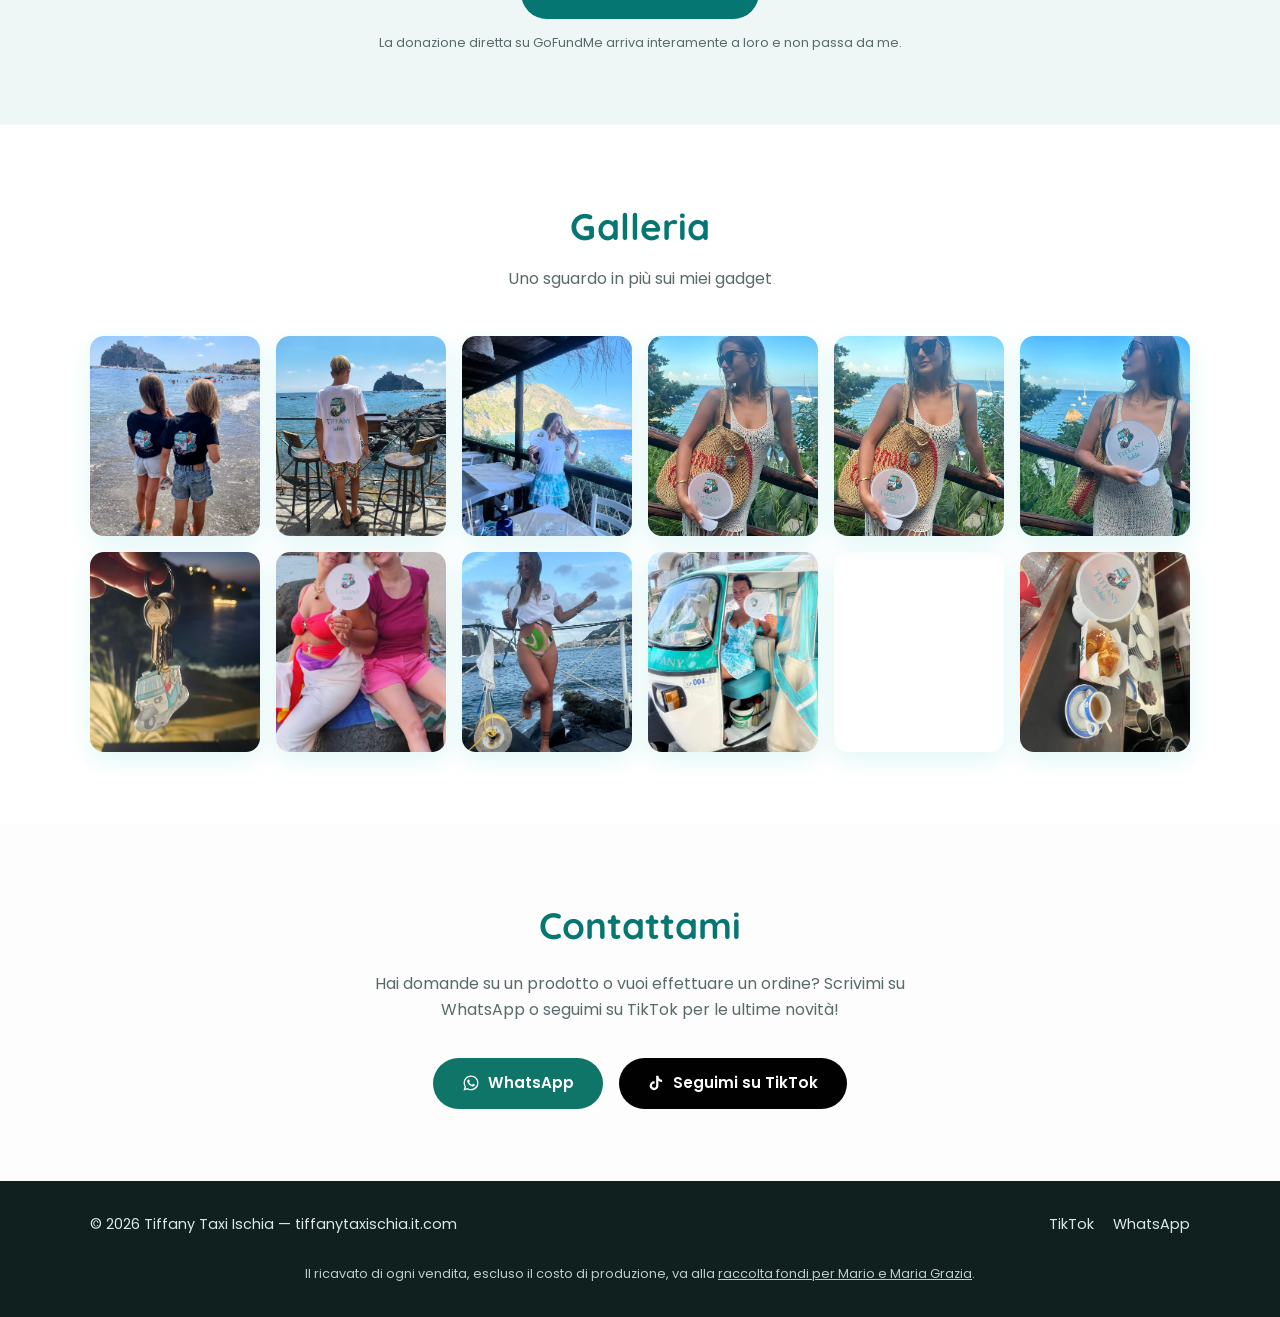
==== commit f7842739: "Rewrite Chi sono section with new brand storytelling copy Replace the short intro with Tiffany's ful" ====
--- a/index.html
+++ b/index.html
@@ -73,15 +73,7 @@
 <main id="top">
 
   <section class="hero" id="hero">
-    <!--
-      Nota tecnica: la foto fornita (castello.jpg) è 1197x725px, quindi non
-      abbastanza alta per un vero crop verticale in stile 9:16 senza fare
-      upscaling. Ho comunque ricavato due ritagli reali entro i limiti del
-      file originale (16:9 per desktop, 4:5 per mobile, invece di un unico
-      fallback con object-position) perché la composizione lo permetteva.
-      Su schermi desktop più larghi di 1197px il browser ingrandisce
-      leggermente l'immagine via object-fit: cover.
-    -->
+
     <picture class="hero-media">
       <source media="(max-width: 768px)" srcset="assets/img/hero-mobile.webp" type="image/webp">
       <source media="(max-width: 768px)" srcset="assets/img/hero-mobile.jpg" type="image/jpeg">
@@ -103,9 +95,16 @@
   <section id="chi-sono" class="about">
     <div class="container about-inner">
       <h2>Chi sono</h2>
-      <p>Sono Tiffany, faccio la tassista a Ischia, alla guida di un micro-taxi.</p>
-      <p>Ogni giorno accompagno chi arriva sull'isola e chi ci vive, e col tempo mi sono accorta che tanti volevano portarsi via un ricordo di quei giri.</p>
-      <p>Così ho creato una piccola linea di gadget a tema, che tengo sempre con me!</p>
+      <p>Sono Tiffany, tassista a Ischia. 💙 Ogni giorno, alla guida del mio piccolo micro-taxi, accompagno persone da ogni parte del mondo alla scoperta dell'isola.</p>
+      <p>E sai qual è la cosa che mi ha fatto sorridere di più? Molti, prima di andare via, mi dicevano: "Vorrei portarmi a casa un pezzetto di Ischia." 🌊☀️</p>
+      <p>Così ho pensato: perché non creare qualcosa che faccia rivivere quel momento ogni volta che lo guardi? È nata così la mia piccola collezione di gadget Tiffany: oggetti semplici, colorati e originali, ispirati a Ischia, al mio micro-taxi e a quelle giornate che vorresti non finissero mai. 🛵💎</p>
+      <p>Una maglietta da indossare e tornare con la mente al mare. Un portachiavi da tenere sempre con te. Un ventaglio per sentire ancora quella brezza dell'isola. Un accendino, una penna… piccoli dettagli che raccontano una grande emozione: Ischia. ❤️</p>
+      <p>Perché un viaggio finisce quando torni a casa. Un ricordo, invece, può accompagnarti ogni giorno.</p>
+      <p>Vuoi portare con te un pezzetto di Ischia? Scrivimi direttamente su WhatsApp e scegli il tuo gadget Tiffany: ti rispondo personalmente! 💬✨</p>
+      <a href="https://wa.me/393496470777?text=Ciao!%20Vorrei%20avere%20info%20sui%20tuoi%20prodotti." target="_blank" rel="noopener noreferrer" class="btn btn-whatsapp about-cta">
+        <svg viewBox="0 0 24 24" width="18" height="18" fill="currentColor" aria-hidden="true"><path d="M12.04 2C6.58 2 2.13 6.45 2.13 11.91c0 1.75.46 3.39 1.26 4.81L2 22l5.4-1.42a9.87 9.87 0 0 0 4.64 1.18h.01c5.46 0 9.9-4.45 9.9-9.91C21.96 6.45 17.5 2 12.04 2Zm0 18.06h-.01a8.2 8.2 0 0 1-4.18-1.15l-.3-.18-3.12.82.83-3.04-.2-.31a8.19 8.19 0 0 1-1.26-4.38c0-4.53 3.69-8.22 8.24-8.22 2.2 0 4.27.86 5.82 2.42a8.18 8.18 0 0 1 2.41 5.81c0 4.53-3.69 8.23-8.23 8.23Zm4.52-6.16c-.25-.12-1.47-.72-1.7-.81-.23-.08-.39-.12-.56.13-.17.25-.64.81-.78.97-.14.17-.29.19-.53.06-.25-.12-1.04-.38-1.99-1.22-.73-.66-1.23-1.47-1.37-1.72-.14-.25-.02-.38.11-.51.11-.11.25-.29.37-.43.12-.14.16-.25.25-.41.08-.17.04-.31-.02-.44-.06-.12-.56-1.36-.77-1.86-.2-.48-.41-.42-.56-.43h-.48c-.17 0-.44.06-.67.31-.23.25-.87.86-.87 2.08 0 1.23.9 2.42 1.02 2.58.12.17 1.77 2.72 4.29 3.81.6.26 1.07.42 1.43.53.6.19 1.15.16 1.58.1.48-.07 1.47-.6 1.68-1.18.21-.58.21-1.08.14-1.18-.06-.1-.23-.17-.48-.29Z"/></svg>
+        Scrivimi su WhatsApp
+      </a>
     </div>
   </section>
 
--- a/style.css
+++ b/style.css
@@ -335,6 +335,10 @@
   margin-top: 1.6rem;
 }
 
+.about-cta {
+  margin-top: 1.6rem;
+}
+
 /* Products */
 
 .product-grid {
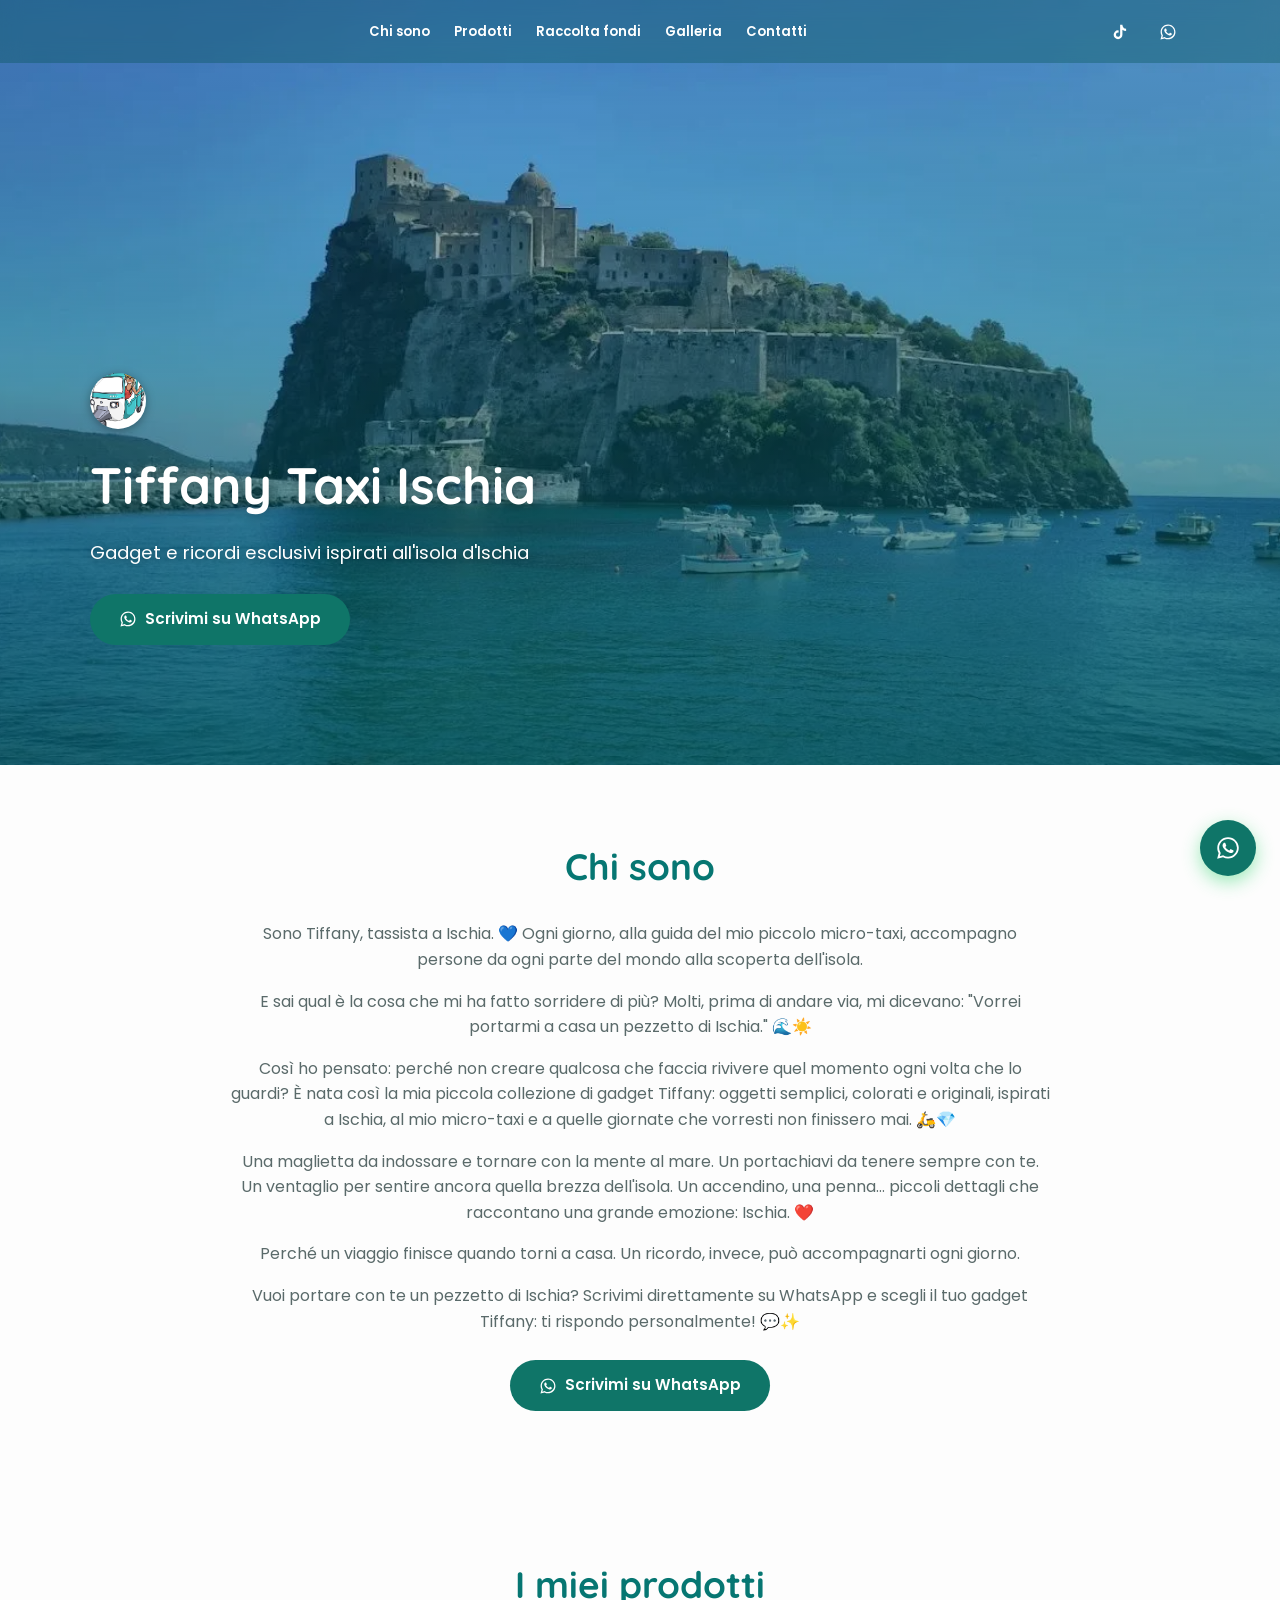
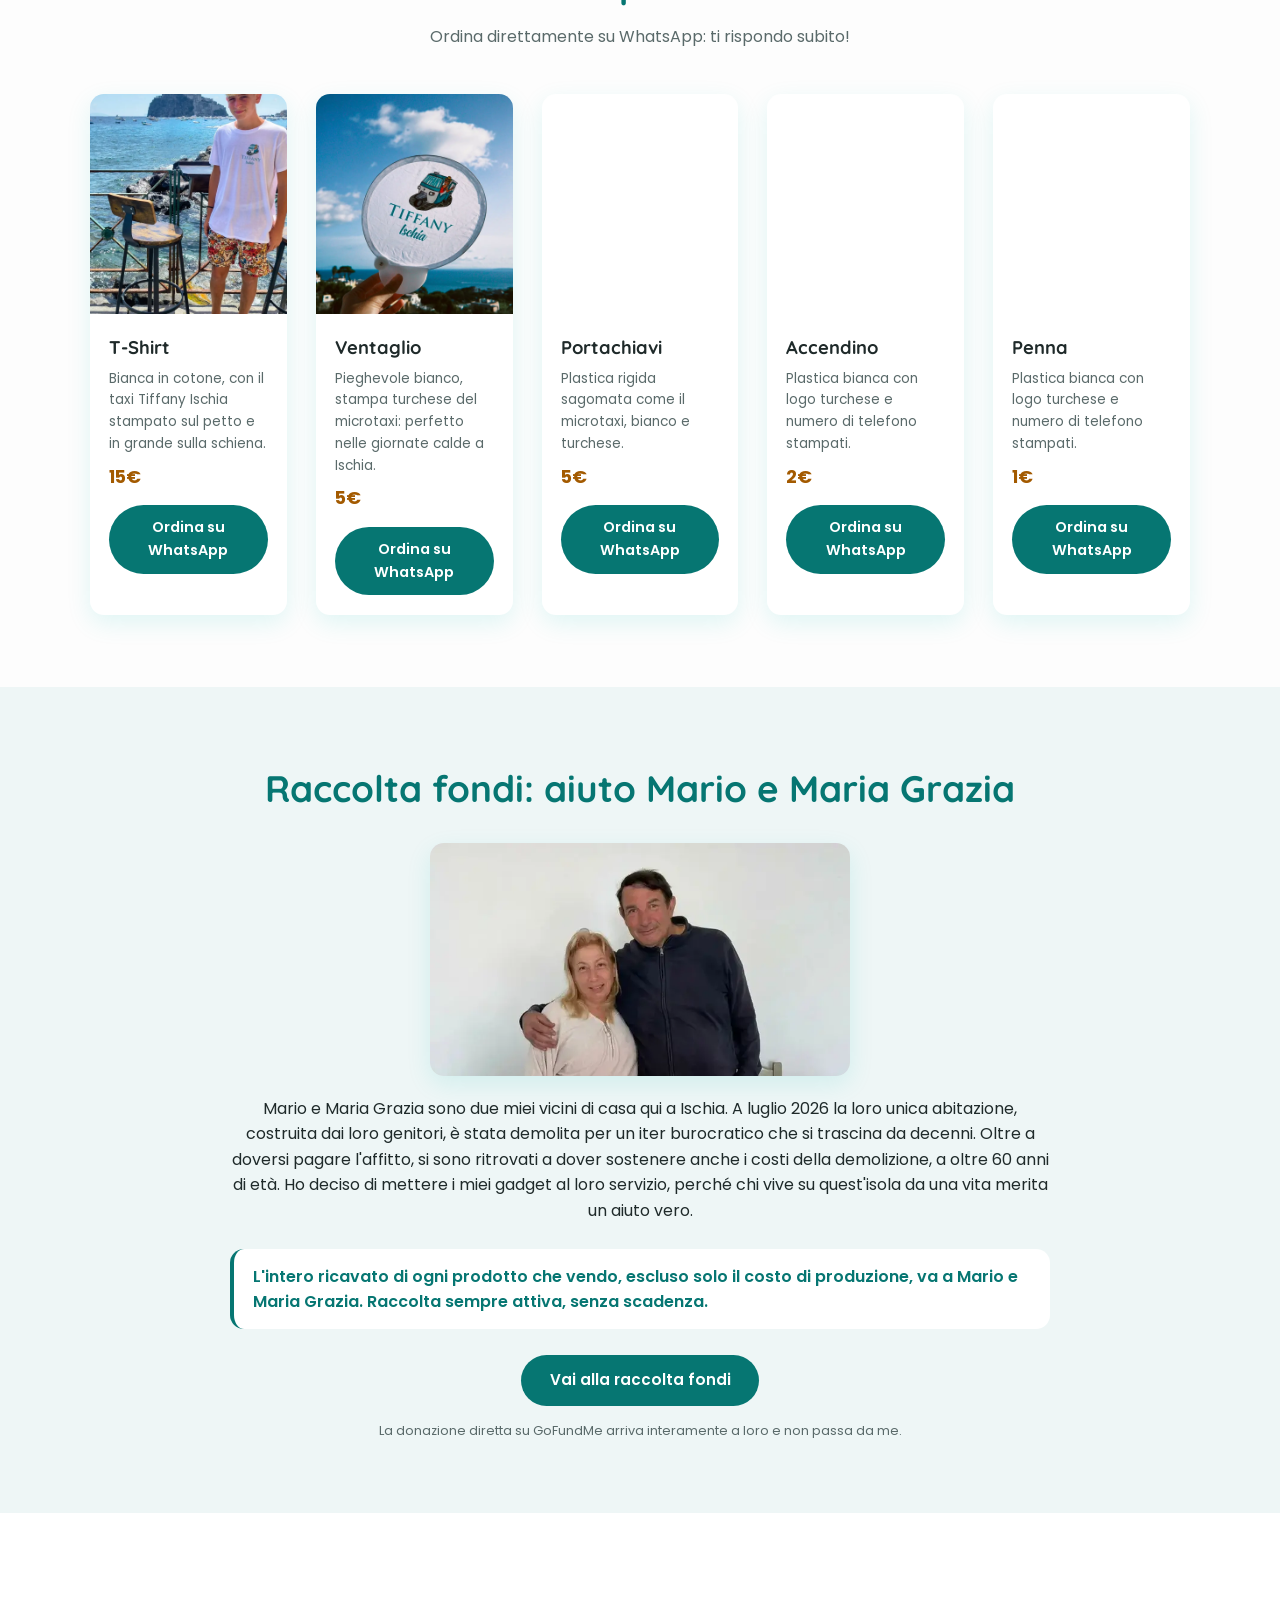
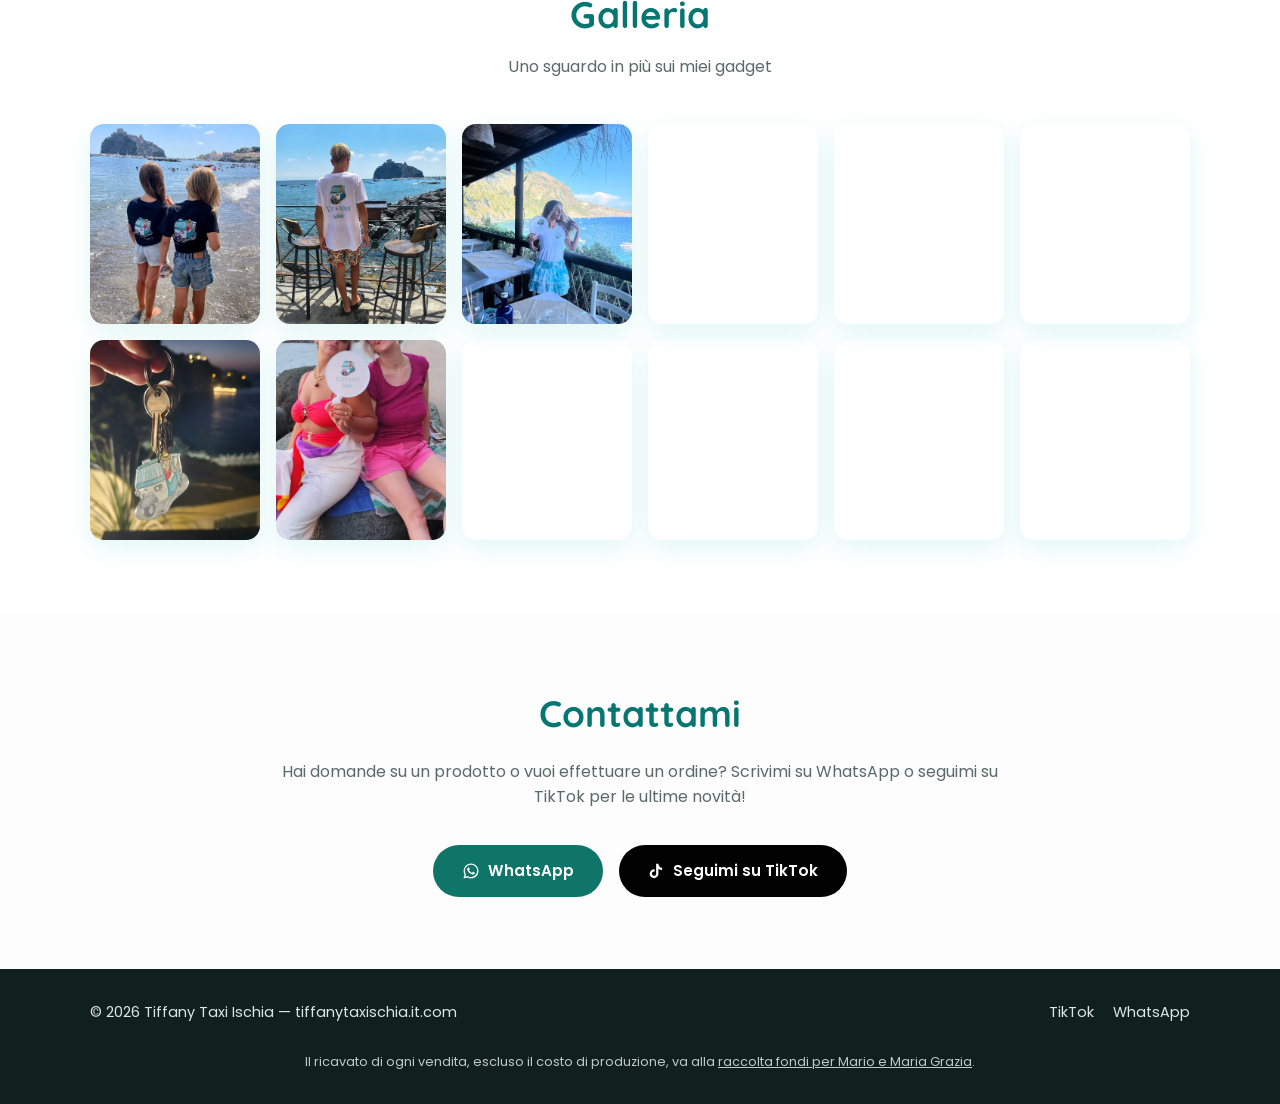
==== commit 2698f374: "Add Ken Burns hero zoom and scroll fade-in reveal - Hero background photo slowly zooms 1 -> 1.08 on " ====
--- a/index.html
+++ b/index.html
@@ -396,6 +396,25 @@
     onScroll();
     window.addEventListener('scroll', onScroll, { passive: true });
   })();
+
+  (function () {
+    var reduceMotion = window.matchMedia('(prefers-reduced-motion: reduce)').matches;
+    if (reduceMotion || !('IntersectionObserver' in window)) return;
+
+    var targets = document.querySelectorAll('.product-card, .gallery-item, .about-inner, .fundraiser-inner, .contact-inner');
+    targets.forEach(function (el) { el.classList.add('reveal'); });
+
+    var observer = new IntersectionObserver(function (entries) {
+      entries.forEach(function (entry) {
+        if (entry.isIntersecting) {
+          entry.target.classList.add('is-visible');
+          observer.unobserve(entry.target);
+        }
+      });
+    }, { threshold: 0.15, rootMargin: '0px 0px -40px 0px' });
+
+    targets.forEach(function (el) { observer.observe(el); });
+  })();
 </script>
 
 </body>
--- a/style.css
+++ b/style.css
@@ -185,6 +185,22 @@
   width: 100%;
   height: 100%;
   object-fit: cover;
+  animation: kenburns 22s ease-in-out infinite alternate;
+}
+
+@keyframes kenburns {
+  from {
+    transform: scale(1);
+  }
+  to {
+    transform: scale(1.08);
+  }
+}
+
+@media (prefers-reduced-motion: reduce) {
+  .hero-media img {
+    animation: none;
+  }
 }
 
 .hero-overlay {
@@ -326,6 +342,12 @@
   max-width: 640px;
 }
 
+@media (min-width: 769px) {
+  .about-inner {
+    max-width: 860px;
+  }
+}
+
 .about-inner p {
   color: var(--color-text-light);
   margin-top: 1rem;
@@ -402,6 +424,12 @@
 .fundraiser-inner {
   text-align: center;
   max-width: 640px;
+}
+
+@media (min-width: 769px) {
+  .fundraiser-inner {
+    max-width: 860px;
+  }
 }
 
 .fundraiser-photo {
@@ -541,6 +569,12 @@
   color: var(--color-text-light);
 }
 
+@media (min-width: 769px) {
+  .contact p {
+    max-width: 720px;
+  }
+}
+
 .contact-actions {
   display: flex;
   flex-wrap: wrap;
@@ -612,6 +646,38 @@
 
 .whatsapp-float:hover {
   transform: scale(1.06);
+}
+
+/* Scroll reveal */
+
+.reveal {
+  opacity: 0;
+  transform: translateY(24px);
+  transition: opacity 0.6s ease, transform 0.6s ease;
+}
+
+.reveal.is-visible {
+  opacity: 1;
+  transform: translateY(0);
+}
+
+.product-card:nth-child(2) { transition-delay: 0.08s; }
+.product-card:nth-child(3) { transition-delay: 0.16s; }
+.product-card:nth-child(4) { transition-delay: 0.24s; }
+.product-card:nth-child(5) { transition-delay: 0.32s; }
+
+.gallery-item:nth-child(6n+2) { transition-delay: 0.06s; }
+.gallery-item:nth-child(6n+3) { transition-delay: 0.12s; }
+.gallery-item:nth-child(6n+4) { transition-delay: 0.18s; }
+.gallery-item:nth-child(6n+5) { transition-delay: 0.24s; }
+.gallery-item:nth-child(6n) { transition-delay: 0.3s; }
+
+@media (prefers-reduced-motion: reduce) {
+  .reveal {
+    opacity: 1;
+    transform: none;
+    transition: none;
+  }
 }
 
 /* Responsive */
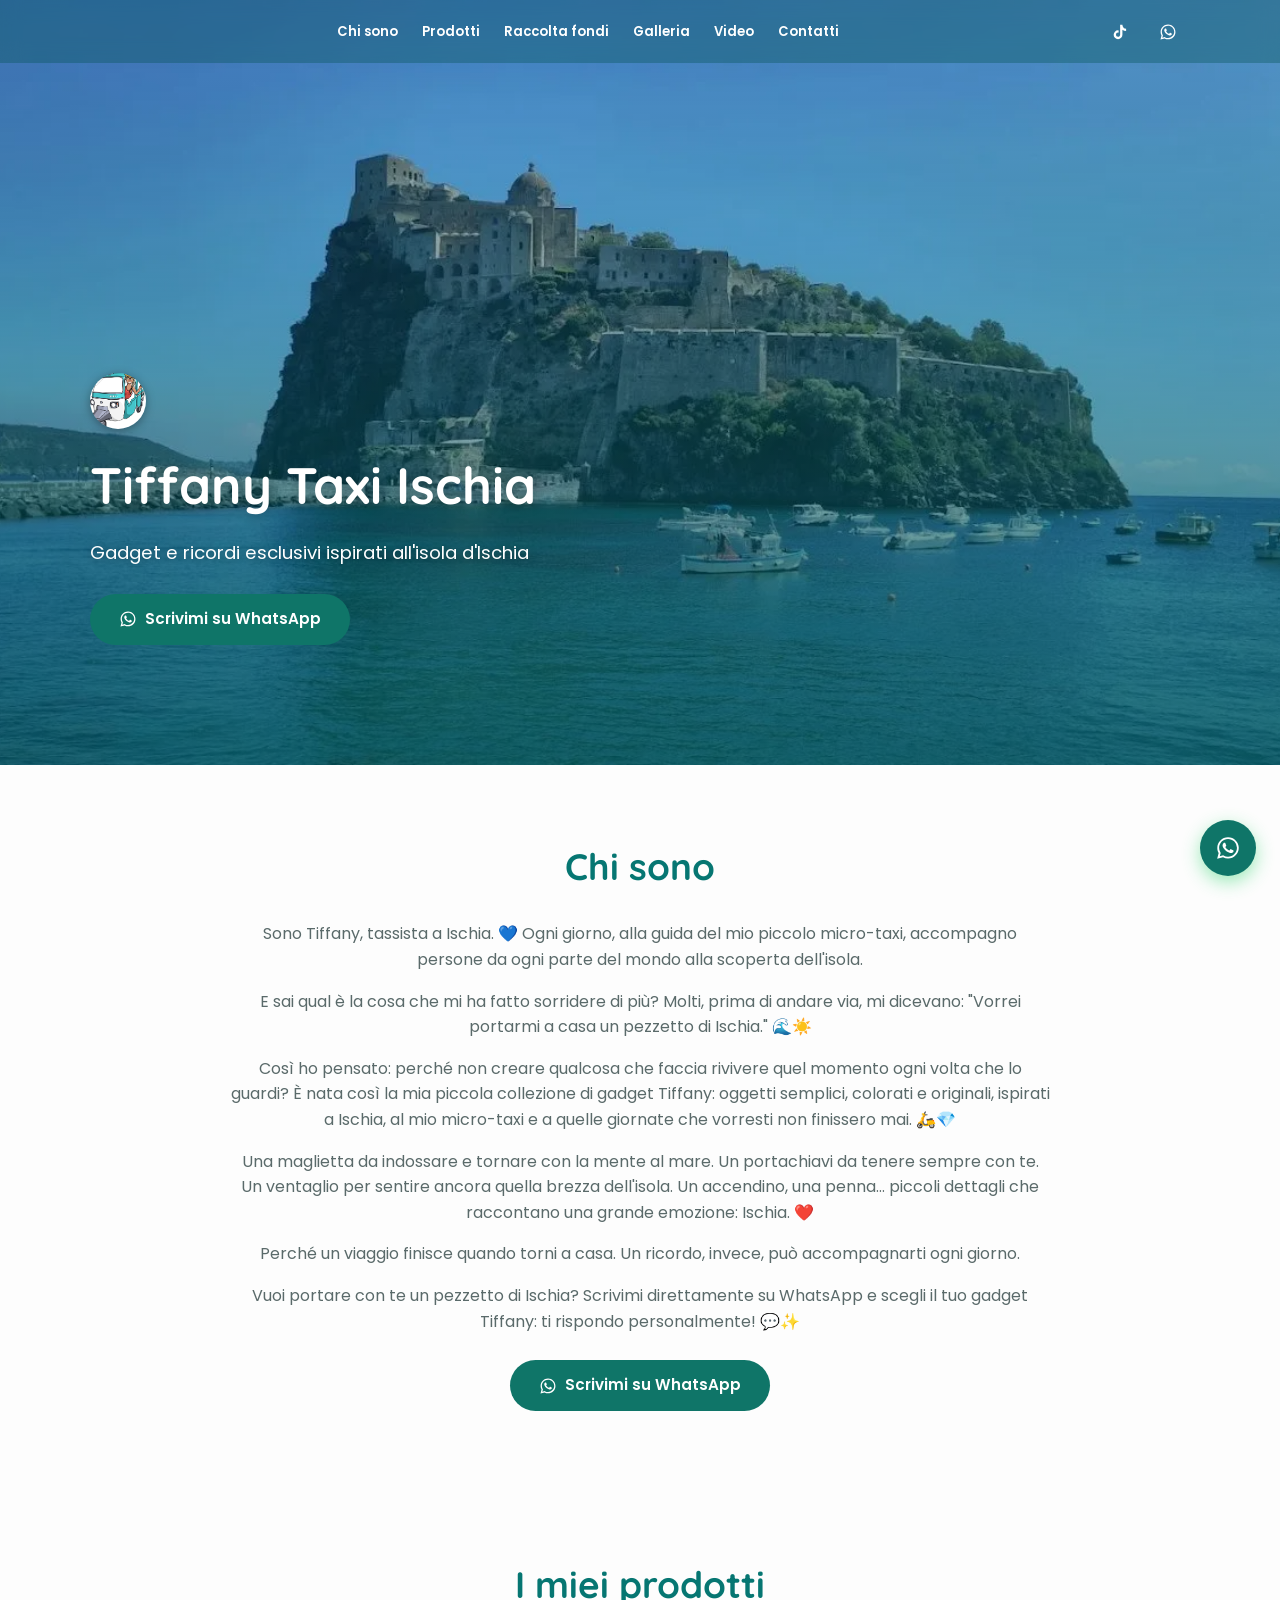
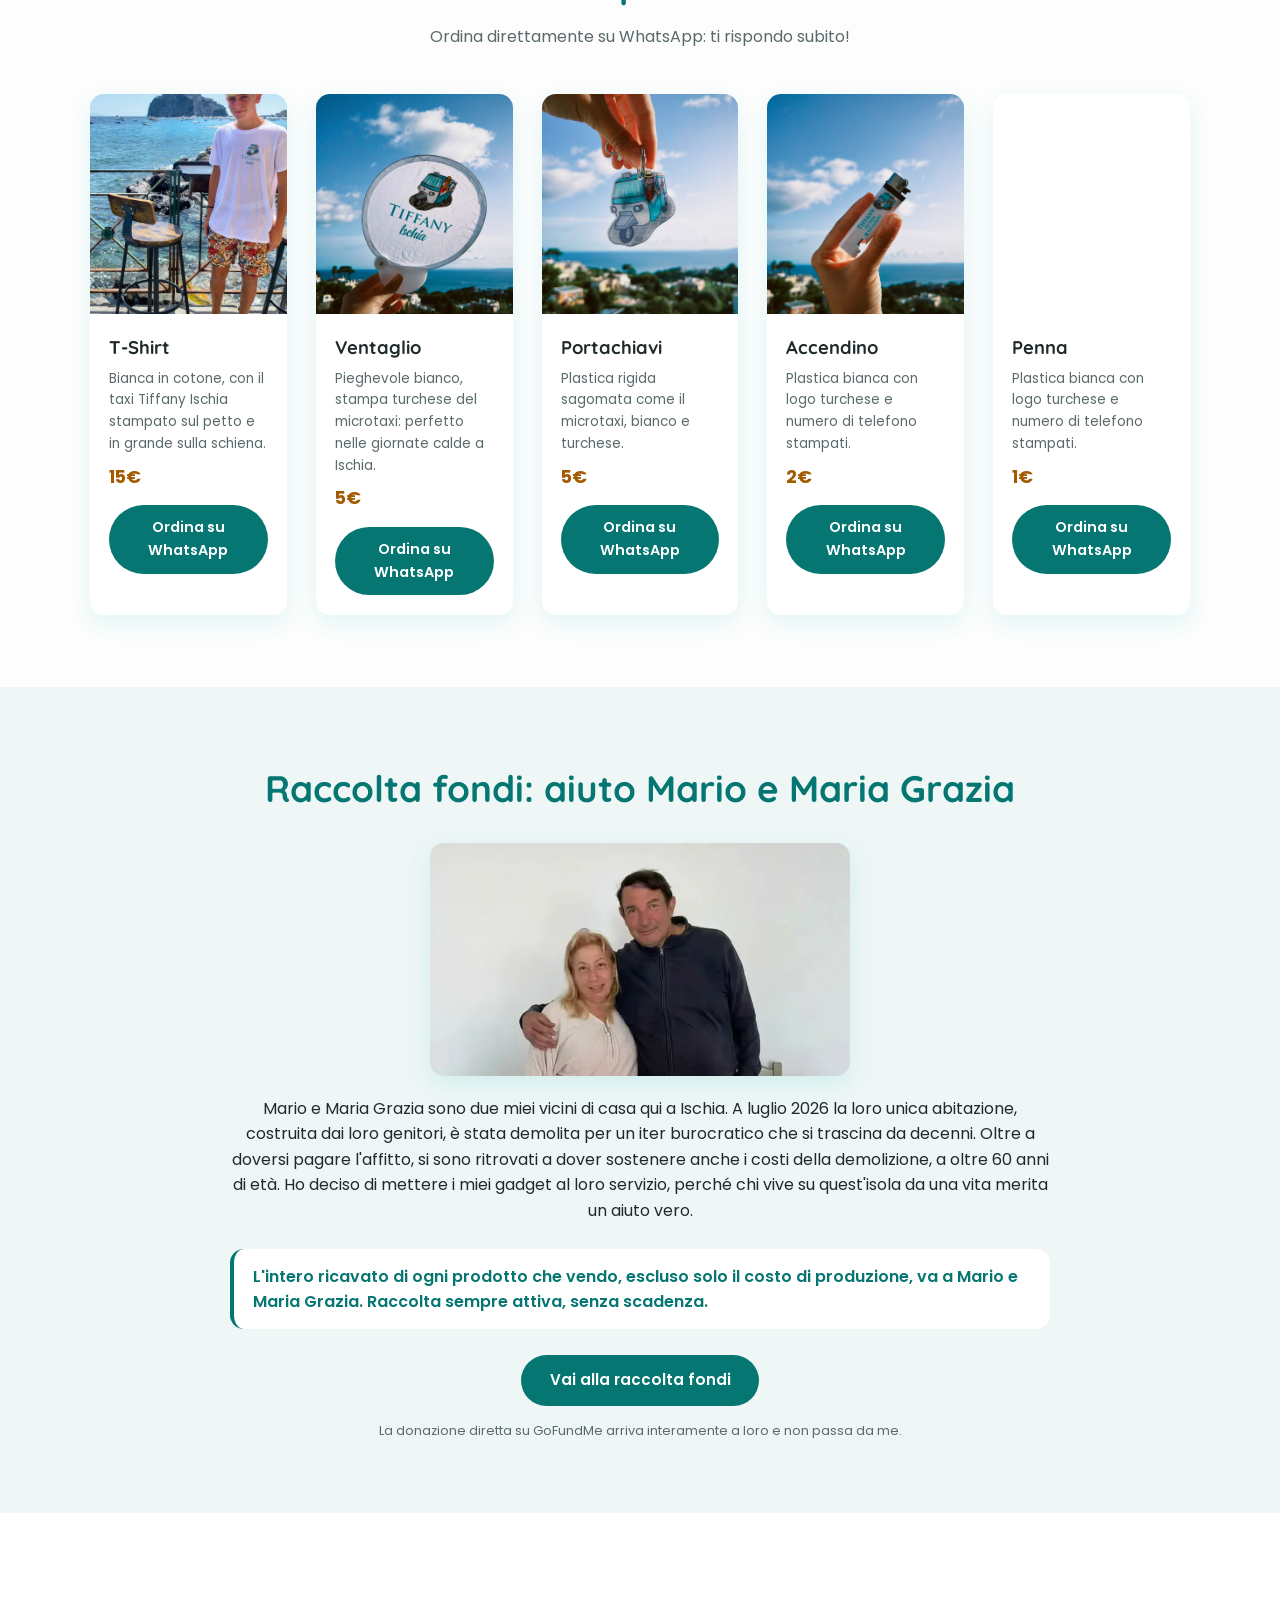
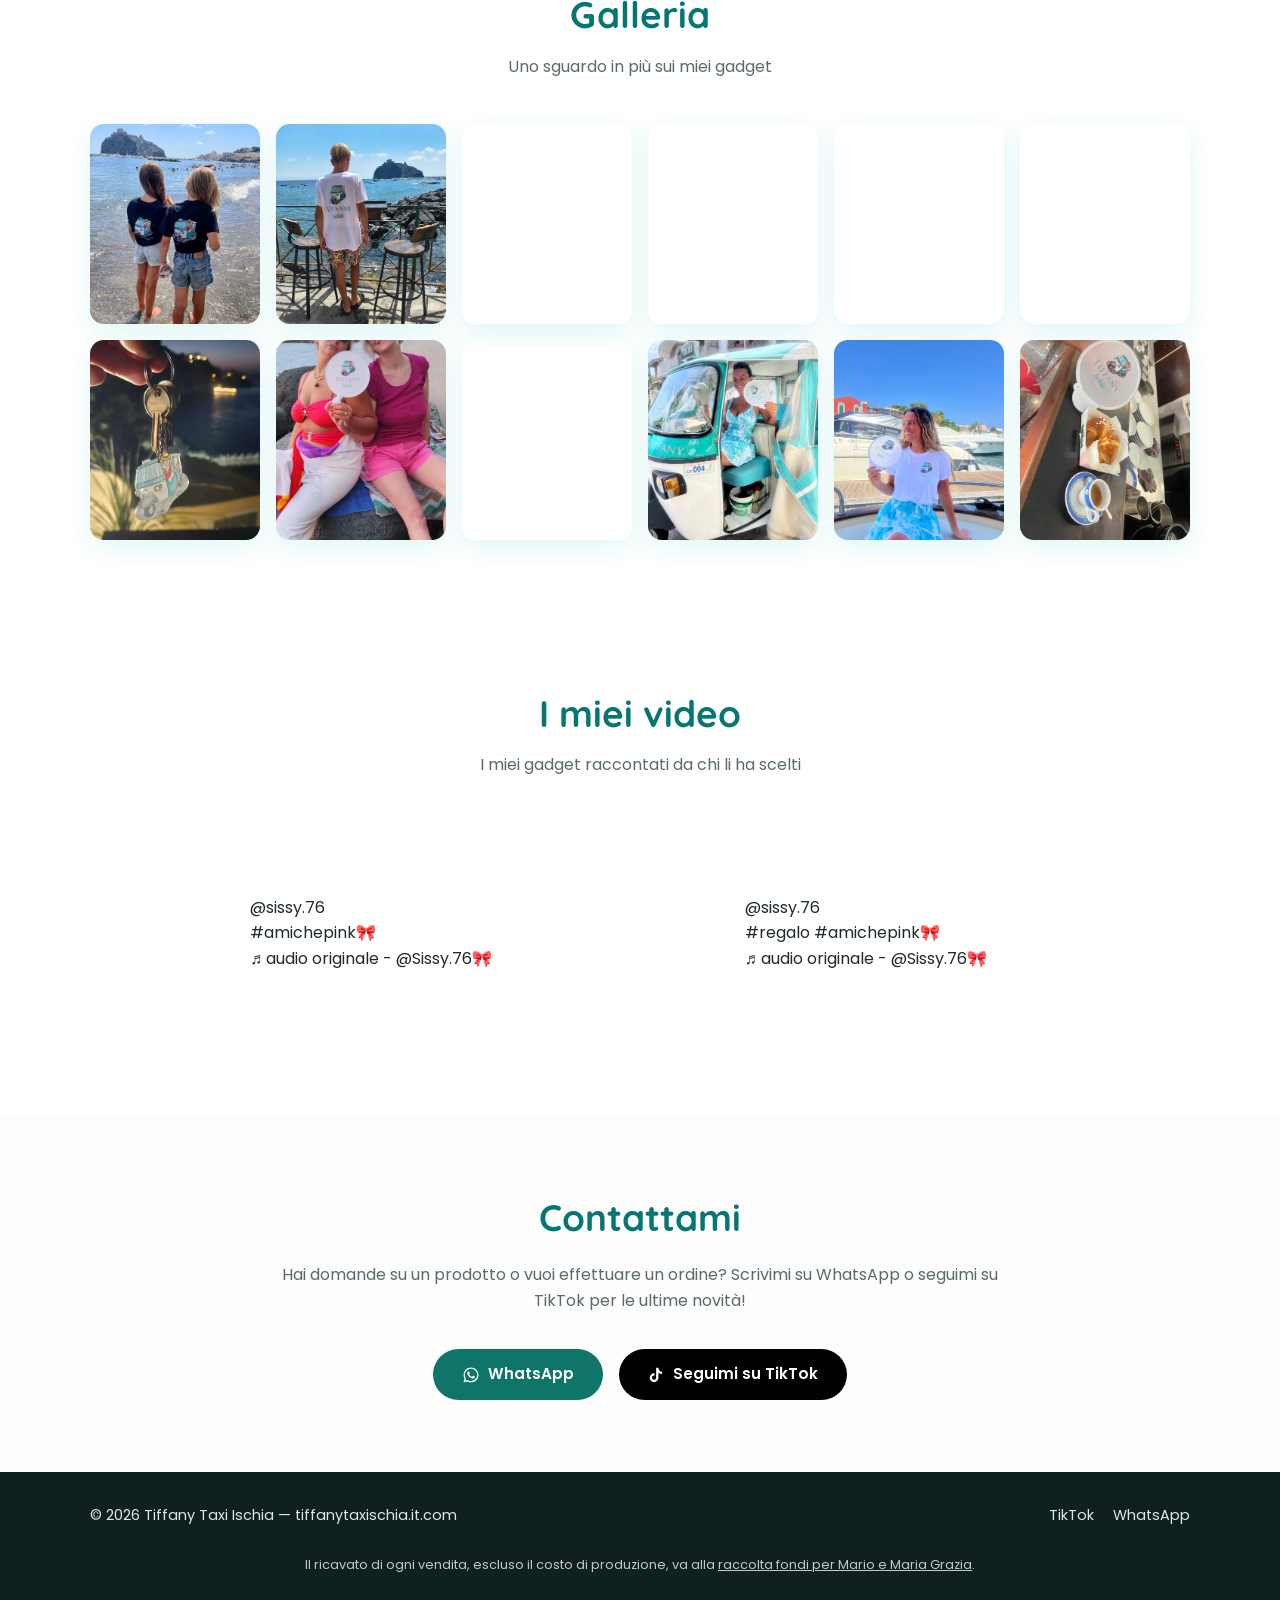
==== commit e1b0fb6b: "Add lazy-loaded TikTok video section between gallery and contact Embed 2 public TikTok videos (@siss" ====
--- a/index.html
+++ b/index.html
@@ -57,6 +57,7 @@
       <a href="#prodotti">Prodotti</a>
       <a href="#raccolta-fondi">Raccolta fondi</a>
       <a href="#galleria">Galleria</a>
+      <a href="#video">Video</a>
       <a href="#contatti">Contatti</a>
     </nav>
     <div class="nav-social">
@@ -284,6 +285,33 @@
     </div>
   </section>
 
+  <section id="video" class="tiktok-section">
+    <div class="container">
+      <h2>I miei video</h2>
+      <p class="section-subtitle">I miei gadget raccontati da chi li ha scelti</p>
+      <div class="tiktok-grid">
+        <div class="tiktok-embed-wrap">
+          <blockquote class="tiktok-embed" cite="https://www.tiktok.com/@sissy.76/video/7666508667839089952" data-video-id="7666508667839089952" style="max-width:605px;min-width:325px;">
+            <section>
+              <a target="_blank" title="@sissy.76" href="https://www.tiktok.com/@sissy.76?refer=embed">@sissy.76</a>
+              <p><a title="amichepink🎀" target="_blank" href="https://www.tiktok.com/tag/amichepink%F0%9F%8E%80?refer=embed">#amichepink🎀</a></p>
+              <a target="_blank" title="♬ audio originale - @Sissy.76🎀" href="https://www.tiktok.com/music/audio-originale-7666508689050651424?refer=embed">♬ audio originale - @Sissy.76🎀</a>
+            </section>
+          </blockquote>
+        </div>
+        <div class="tiktok-embed-wrap">
+          <blockquote class="tiktok-embed" cite="https://www.tiktok.com/@sissy.76/video/7667182428473101600" data-video-id="7667182428473101600" style="max-width:605px;min-width:325px;">
+            <section>
+              <a target="_blank" title="@sissy.76" href="https://www.tiktok.com/@sissy.76?refer=embed">@sissy.76</a>
+              <p><a title="regalo" target="_blank" href="https://www.tiktok.com/tag/regalo?refer=embed">#regalo</a> <a title="amichepink🎀" target="_blank" href="https://www.tiktok.com/tag/amichepink%F0%9F%8E%80?refer=embed">#amichepink🎀</a></p>
+              <a target="_blank" title="♬ audio originale - @Sissy.76🎀" href="https://www.tiktok.com/music/audio-originale-7667182452250544928?refer=embed">♬ audio originale - @Sissy.76🎀</a>
+            </section>
+          </blockquote>
+        </div>
+      </div>
+    </div>
+  </section>
+
   <section id="contatti" class="contact">
     <div class="container contact-inner">
       <h2>Contattami</h2>
@@ -401,7 +429,7 @@
     var reduceMotion = window.matchMedia('(prefers-reduced-motion: reduce)').matches;
     if (reduceMotion || !('IntersectionObserver' in window)) return;
 
-    var targets = document.querySelectorAll('.product-card, .gallery-item, .about-inner, .fundraiser-inner, .contact-inner');
+    var targets = document.querySelectorAll('.product-card, .gallery-item, .about-inner, .fundraiser-inner, .contact-inner, .tiktok-grid');
     targets.forEach(function (el) { el.classList.add('reveal'); });
 
     var observer = new IntersectionObserver(function (entries) {
@@ -415,6 +443,32 @@
 
     targets.forEach(function (el) { observer.observe(el); });
   })();
+
+  (function () {
+    var section = document.getElementById('video');
+    if (!section) return;
+
+    function loadTikTokEmbed() {
+      var script = document.createElement('script');
+      script.src = 'https://www.tiktok.com/embed.js';
+      script.async = true;
+      document.body.appendChild(script);
+    }
+
+    if ('IntersectionObserver' in window) {
+      var observer = new IntersectionObserver(function (entries) {
+        entries.forEach(function (entry) {
+          if (entry.isIntersecting) {
+            loadTikTokEmbed();
+            observer.disconnect();
+          }
+        });
+      }, { rootMargin: '200px' });
+      observer.observe(section);
+    } else {
+      loadTikTokEmbed();
+    }
+  })();
 </script>
 
 </body>
--- a/style.css
+++ b/style.css
@@ -557,6 +557,25 @@
   background: rgba(255, 255, 255, 0.3);
 }
 
+/* TikTok videos */
+
+.tiktok-section {
+  background: var(--color-surface);
+}
+
+.tiktok-grid {
+  display: grid;
+  grid-template-columns: repeat(auto-fit, minmax(300px, 1fr));
+  gap: 1.8rem;
+  max-width: 960px;
+  margin: 0 auto;
+}
+
+.tiktok-embed-wrap {
+  display: flex;
+  justify-content: center;
+}
+
 /* Contact */
 
 .contact {
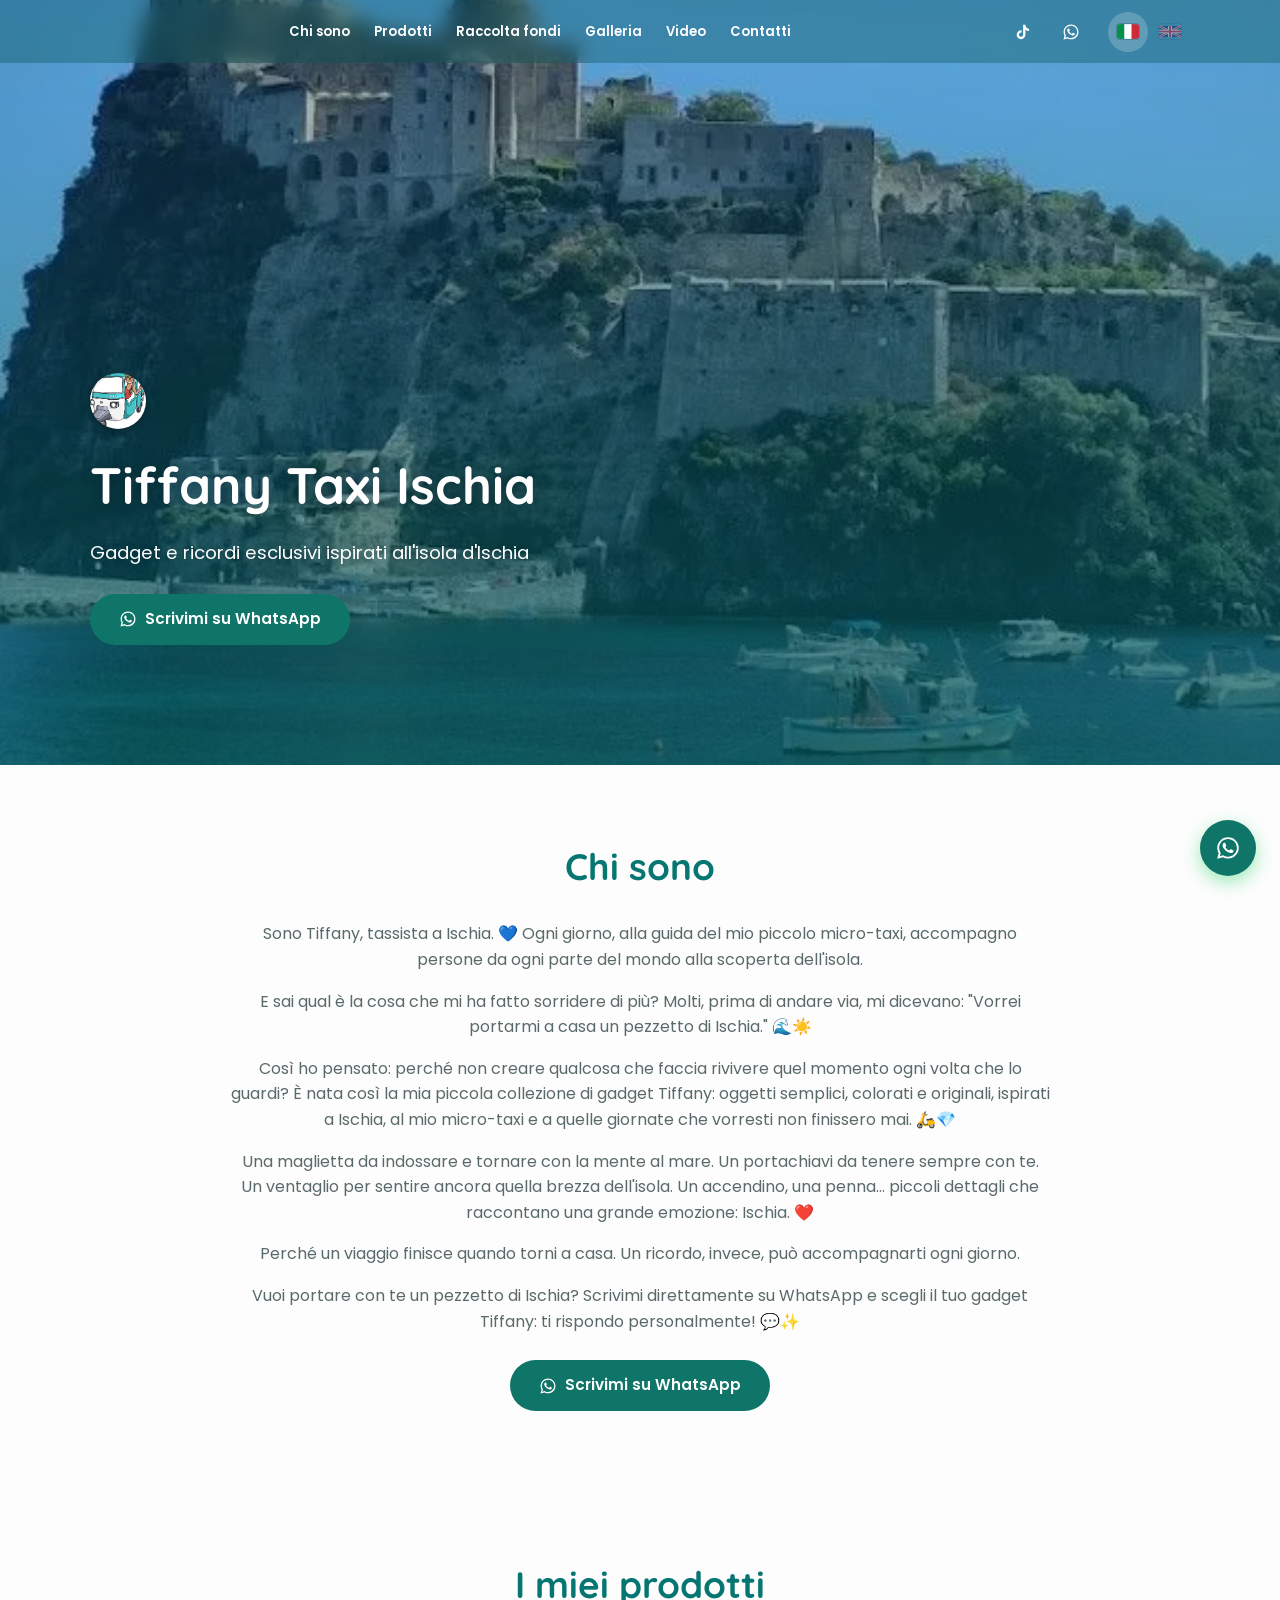
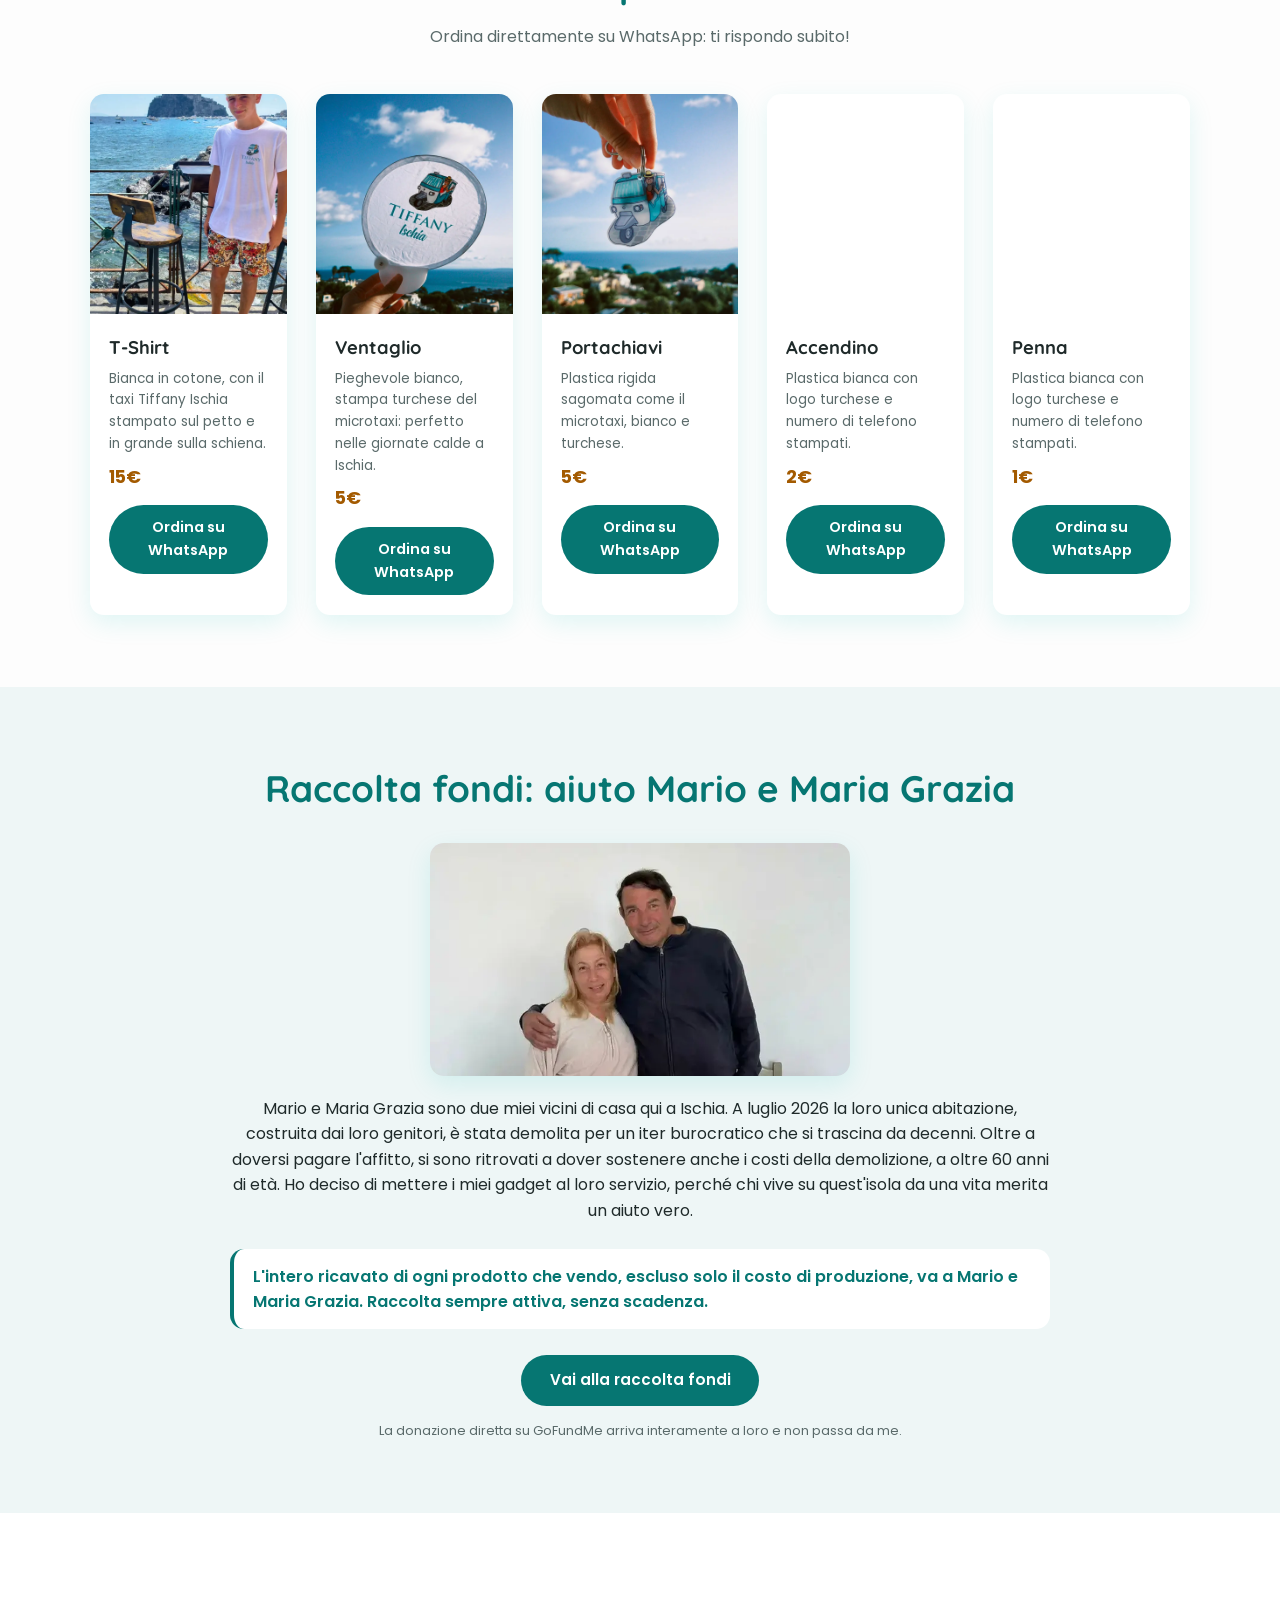
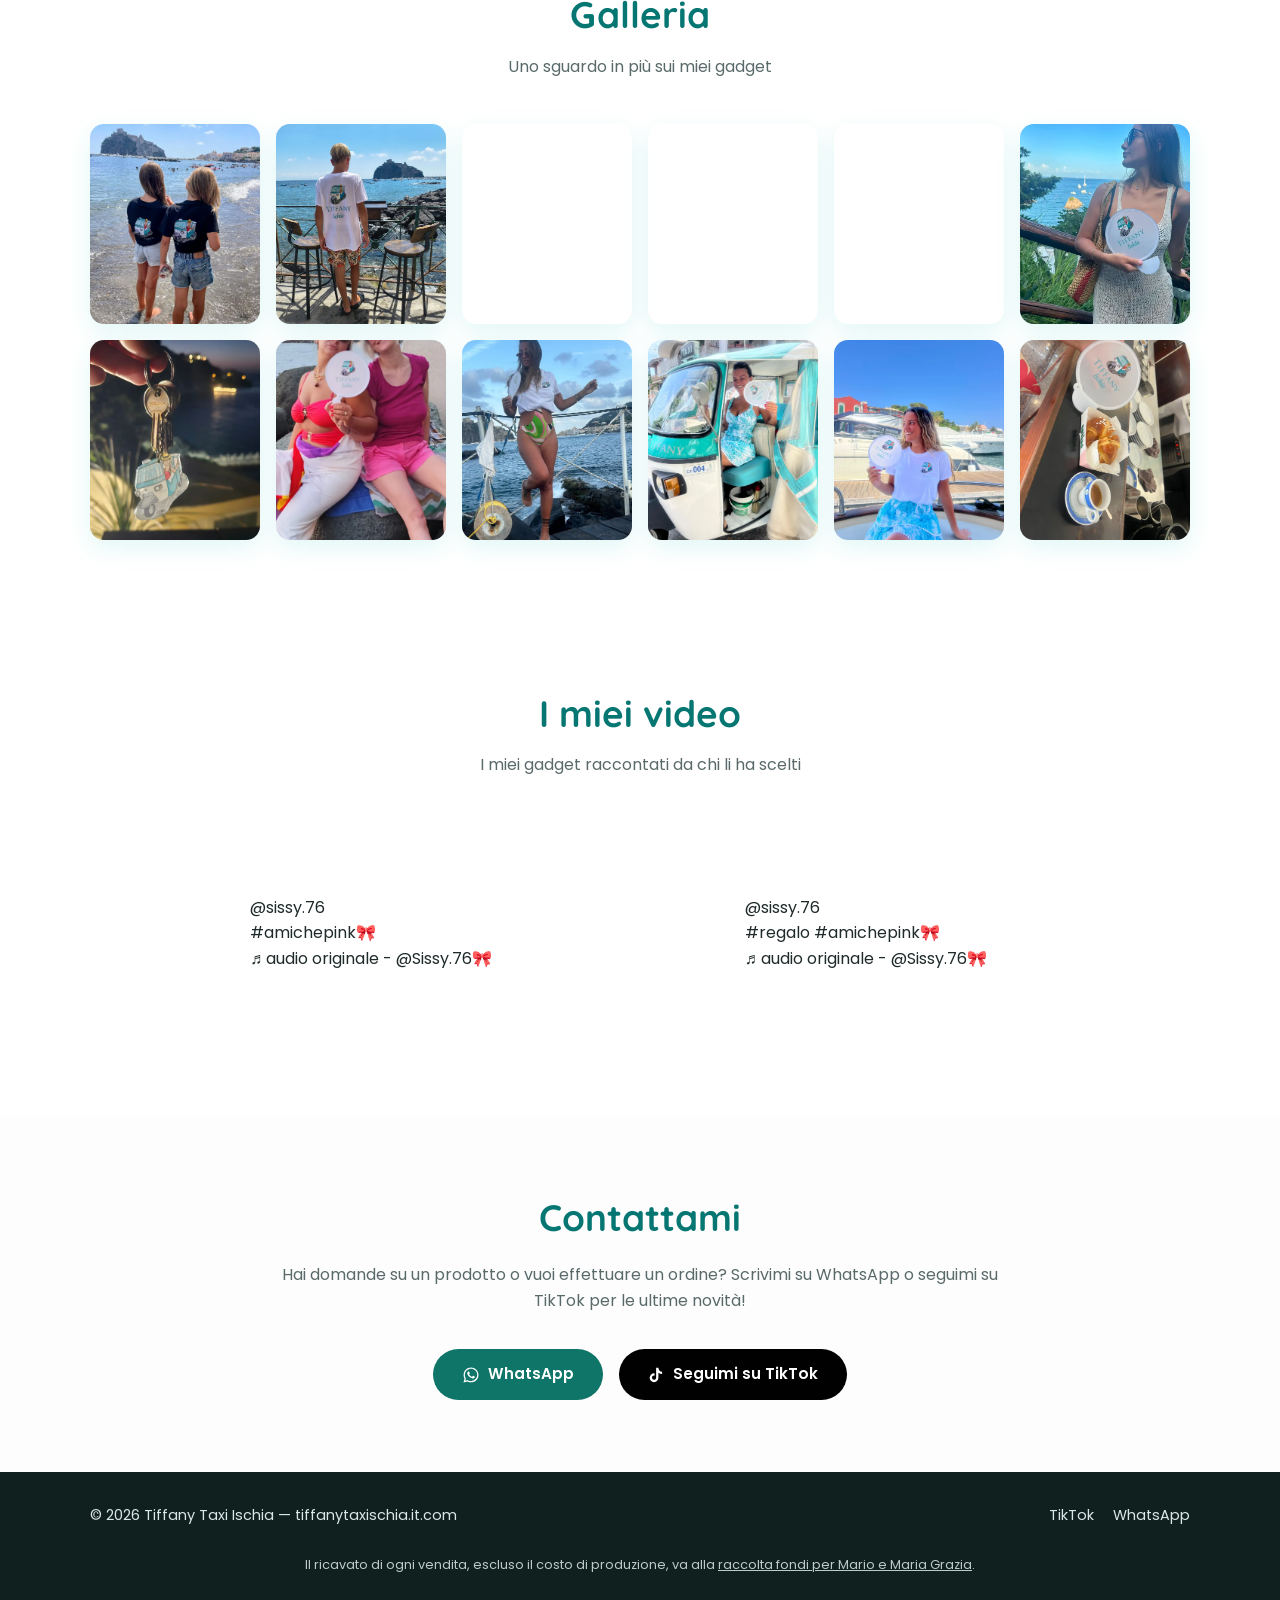
==== commit 4567bc4f: "Fix flag icons stacking/shrinking on Safari The flag SVGs were missing explicit width/height attribu" ====
--- a/index.html
+++ b/index.html
@@ -6,6 +6,9 @@
 <title>Tiffany Taxi Ischia | Gadget e prodotti esclusivi da Ischia</title>
 <meta name="description" content="Tiffany Taxi Ischia: gadget esclusivi ispirati a Ischia. Il ricavato delle vendite sostiene una raccolta fondi per una famiglia dell'isola. Ordina su WhatsApp!">
 <link rel="canonical" href="https://tiffanytaxischia.it.com/">
+<link rel="alternate" hreflang="it" href="https://tiffanytaxischia.it.com/">
+<link rel="alternate" hreflang="en" href="https://tiffanytaxischia.it.com/en.html">
+<link rel="alternate" hreflang="x-default" href="https://tiffanytaxischia.it.com/">
 <link rel="icon" type="image/png" sizes="32x32" href="assets/img/favicon.png">
 <link rel="apple-touch-icon" sizes="180x180" href="assets/img/apple-touch-icon.png">
 <meta property="og:title" content="Tiffany Taxi Ischia">
@@ -68,6 +71,14 @@
         <svg viewBox="0 0 24 24" width="18" height="18" fill="currentColor" aria-hidden="true"><path d="M12.04 2C6.58 2 2.13 6.45 2.13 11.91c0 1.75.46 3.39 1.26 4.81L2 22l5.4-1.42a9.87 9.87 0 0 0 4.64 1.18h.01c5.46 0 9.9-4.45 9.9-9.91C21.96 6.45 17.5 2 12.04 2Zm0 18.06h-.01a8.2 8.2 0 0 1-4.18-1.15l-.3-.18-3.12.82.83-3.04-.2-.31a8.19 8.19 0 0 1-1.26-4.38c0-4.53 3.69-8.22 8.24-8.22 2.2 0 4.27.86 5.82 2.42a8.18 8.18 0 0 1 2.41 5.81c0 4.53-3.69 8.23-8.23 8.23Zm4.52-6.16c-.25-.12-1.47-.72-1.7-.81-.23-.08-.39-.12-.56.13-.17.25-.64.81-.78.97-.14.17-.29.19-.53.06-.25-.12-1.04-.38-1.99-1.22-.73-.66-1.23-1.47-1.37-1.72-.14-.25-.02-.38.11-.51.11-.11.25-.29.37-.43.12-.14.16-.25.25-.41.08-.17.04-.31-.02-.44-.06-.12-.56-1.36-.77-1.86-.2-.48-.41-.42-.56-.43h-.48c-.17 0-.44.06-.67.31-.23.25-.87.86-.87 2.08 0 1.23.9 2.42 1.02 2.58.12.17 1.77 2.72 4.29 3.81.6.26 1.07.42 1.43.53.6.19 1.15.16 1.58.1.48-.07 1.47-.6 1.68-1.18.21-.58.21-1.08.14-1.18-.06-.1-.23-.17-.48-.29Z"/></svg>
       </a>
     </div>
+    <div class="nav-lang">
+      <a href="/" class="lang-link lang-active" hreflang="it" aria-current="page" aria-label="Italiano">
+        <svg class="flag-icon" width="22" height="15" viewBox="0 0 3 2" aria-hidden="true"><rect width="1" height="2" x="0" fill="#009246"/><rect width="1" height="2" x="1" fill="#fff"/><rect width="1" height="2" x="2" fill="#ce2b37"/></svg>
+      </a>
+      <a href="/en.html" class="lang-link" hreflang="en" aria-label="English">
+        <svg class="flag-icon" width="22" height="15" viewBox="0 0 60 30" aria-hidden="true"><rect width="60" height="30" fill="#012169"/><path d="M0 0L60 30M60 0L0 30" stroke="#fff" stroke-width="6"/><path d="M0 0L25 12.5M60 0L35 12.5M0 30L25 17.5M60 30L35 17.5" stroke="#C8102E" stroke-width="4"/><path d="M30 0V30M0 15H60" stroke="#fff" stroke-width="10"/><path d="M30 0V30M0 15H60" stroke="#C8102E" stroke-width="6"/></svg>
+      </a>
+    </div>
   </div>
 </header>
 
--- a/style.css
+++ b/style.css
@@ -137,12 +137,14 @@
 
 .nav-social {
   display: flex;
+  flex-shrink: 0;
   gap: 0.25rem;
   margin-left: auto;
 }
 
 .nav-icon {
   display: inline-flex;
+  flex-shrink: 0;
   align-items: center;
   justify-content: center;
   width: 44px;
@@ -161,6 +163,47 @@
 }
 
 .site-header.scrolled .nav-icon:hover {
+  background: rgba(4, 85, 81, 0.1);
+}
+
+.nav-lang {
+  display: flex;
+  flex-shrink: 0;
+  gap: 0.15rem;
+  margin-left: 0.15rem;
+}
+
+.lang-link {
+  display: inline-flex;
+  flex-shrink: 0;
+  align-items: center;
+  justify-content: center;
+  width: 40px;
+  height: 40px;
+  border-radius: 50%;
+  opacity: 0.5;
+  transition: opacity 0.2s ease, background-color 0.2s ease;
+}
+
+.flag-icon {
+  display: block;
+  width: 22px;
+  height: 15px;
+  border-radius: 3px;
+  box-shadow: 0 0 0 1px rgba(0, 0, 0, 0.15);
+}
+
+.lang-link:hover {
+  opacity: 0.85;
+}
+
+.lang-link.lang-active {
+  opacity: 1;
+  background: rgba(255, 255, 255, 0.2);
+  cursor: default;
+}
+
+.site-header.scrolled .lang-link.lang-active {
   background: rgba(4, 85, 81, 0.1);
 }
 
